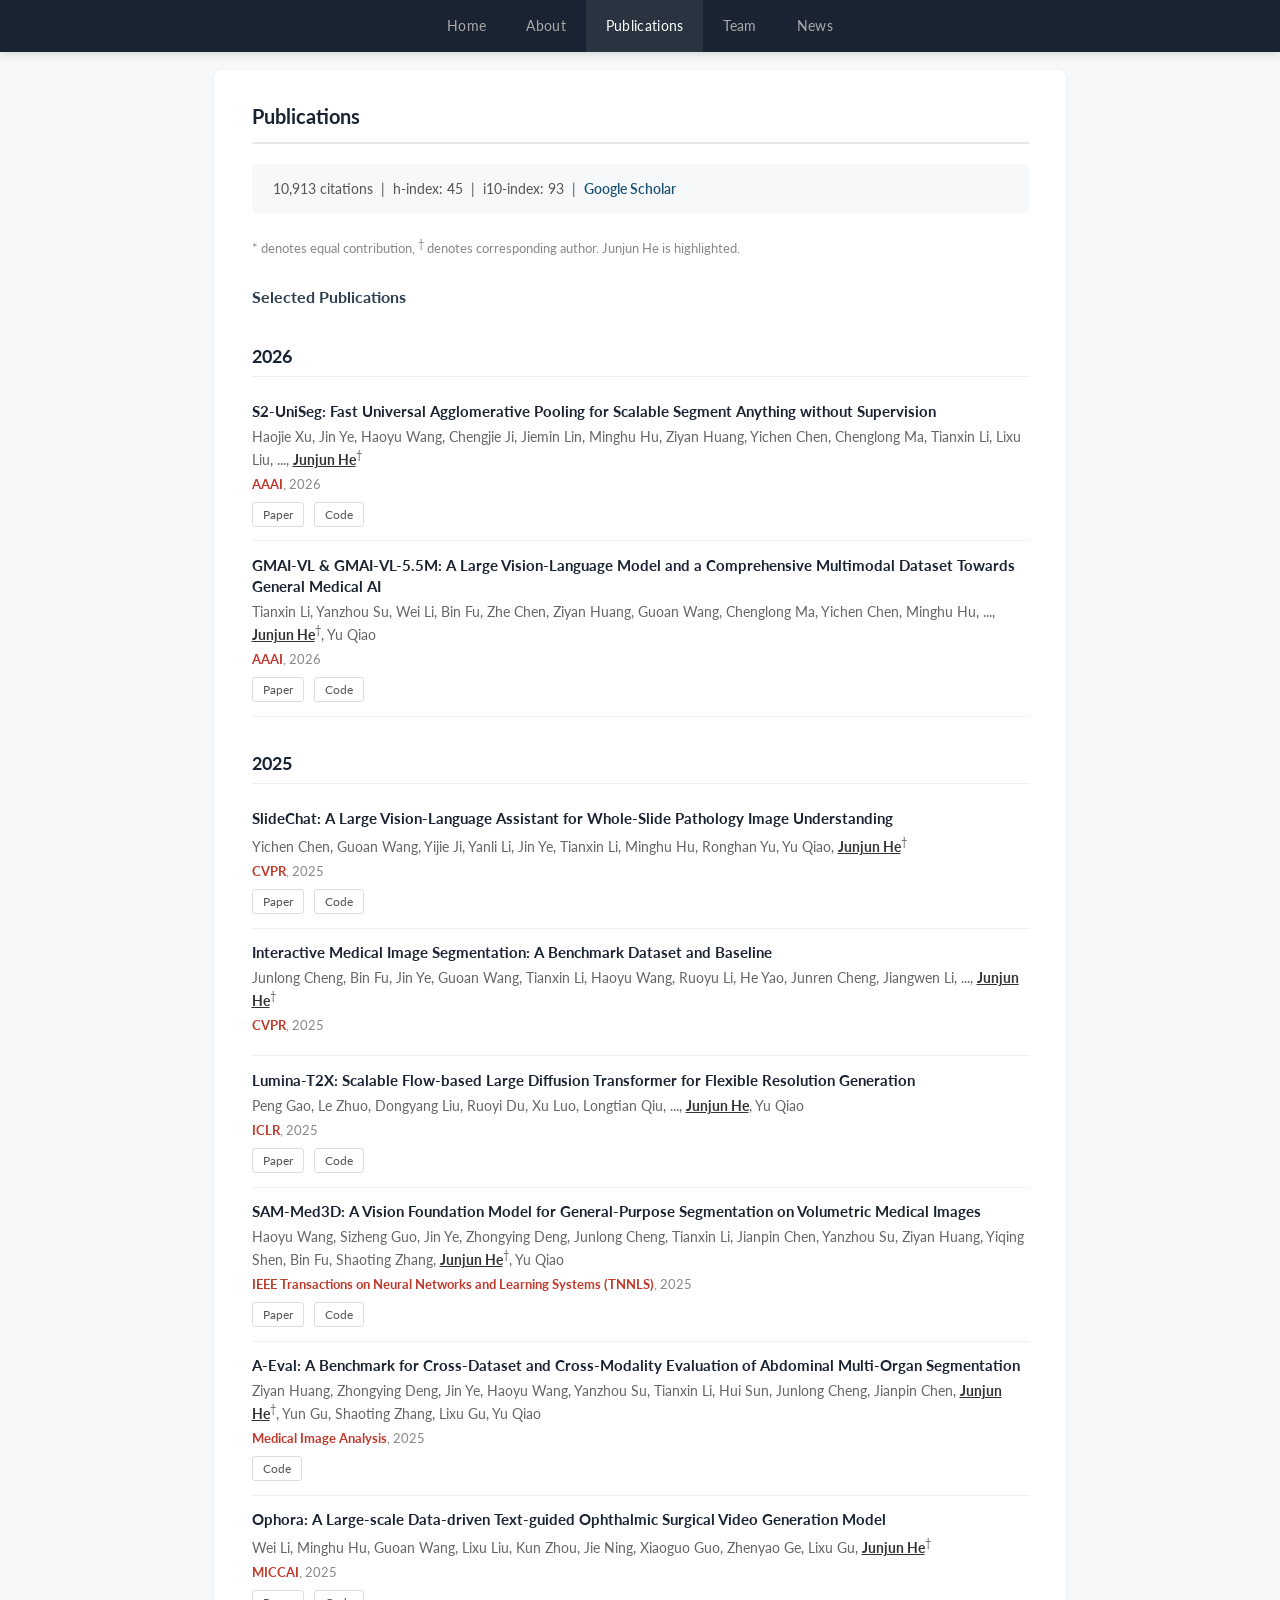
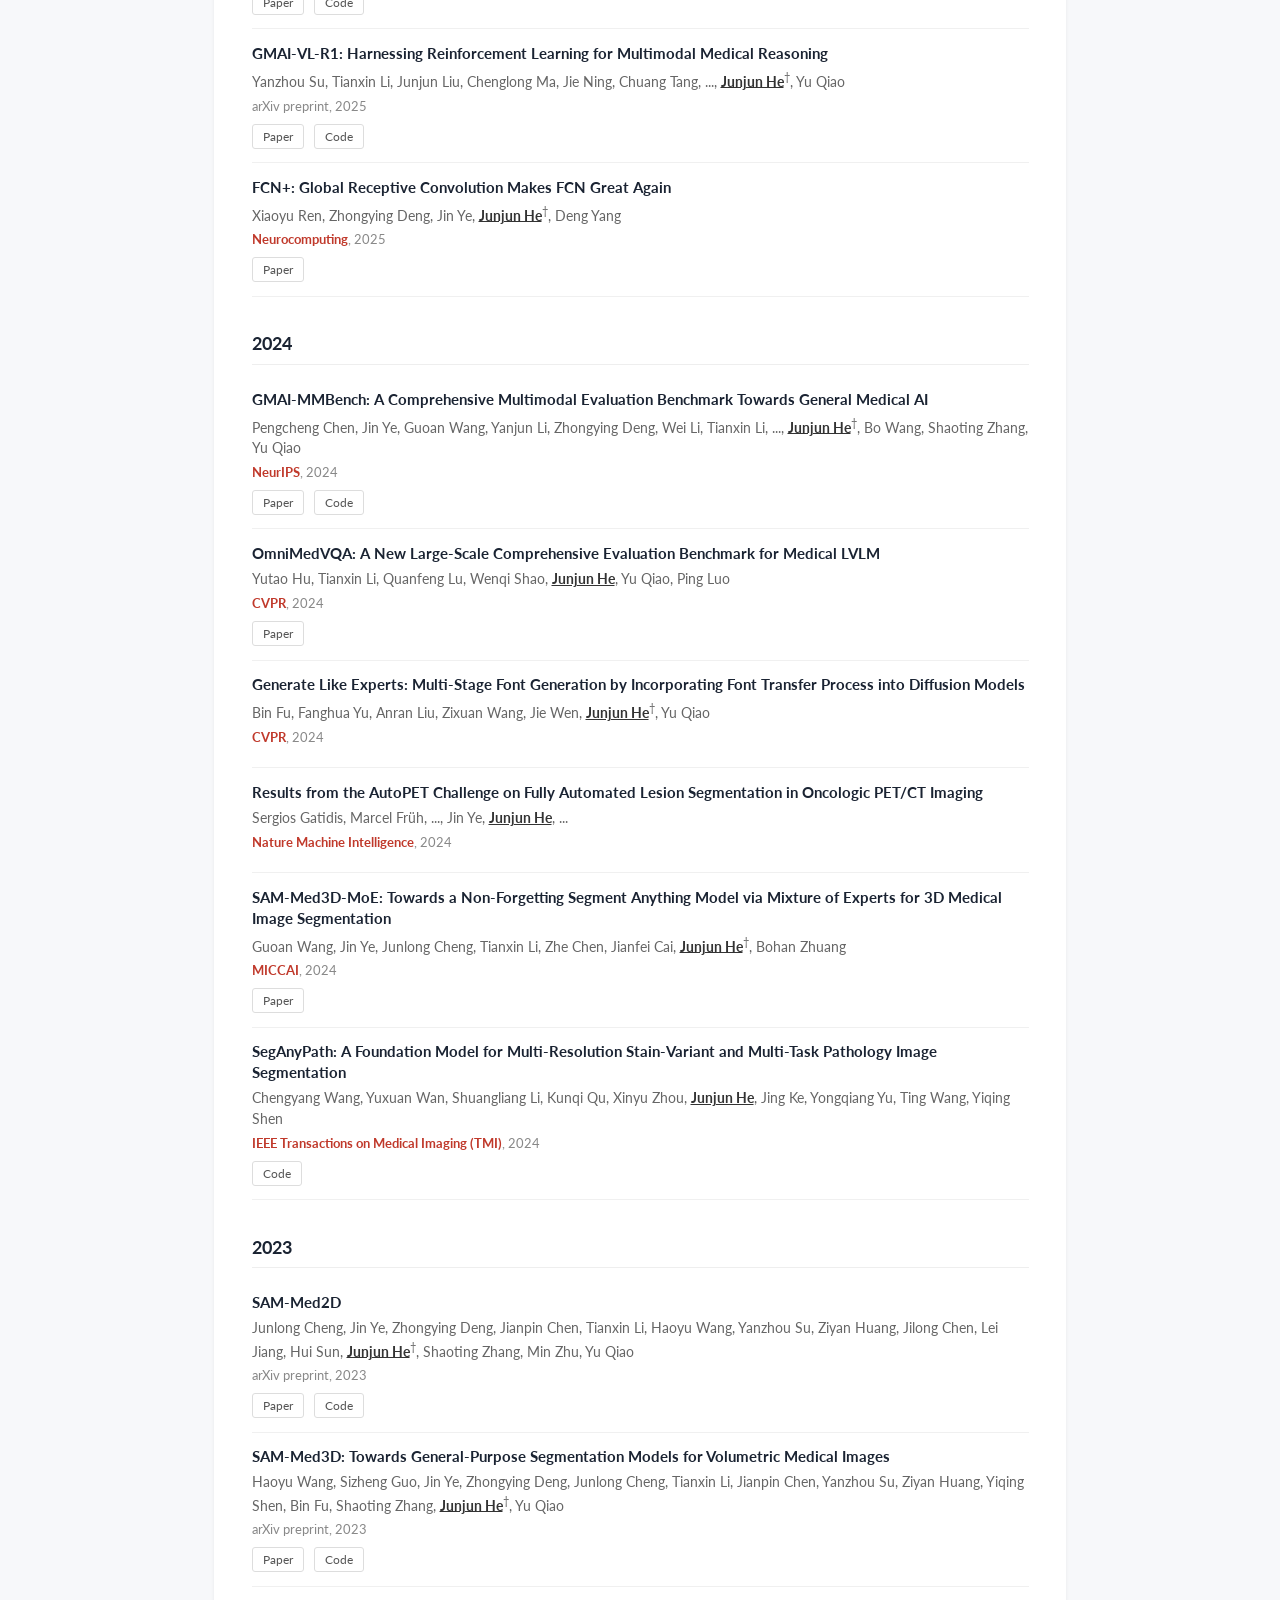
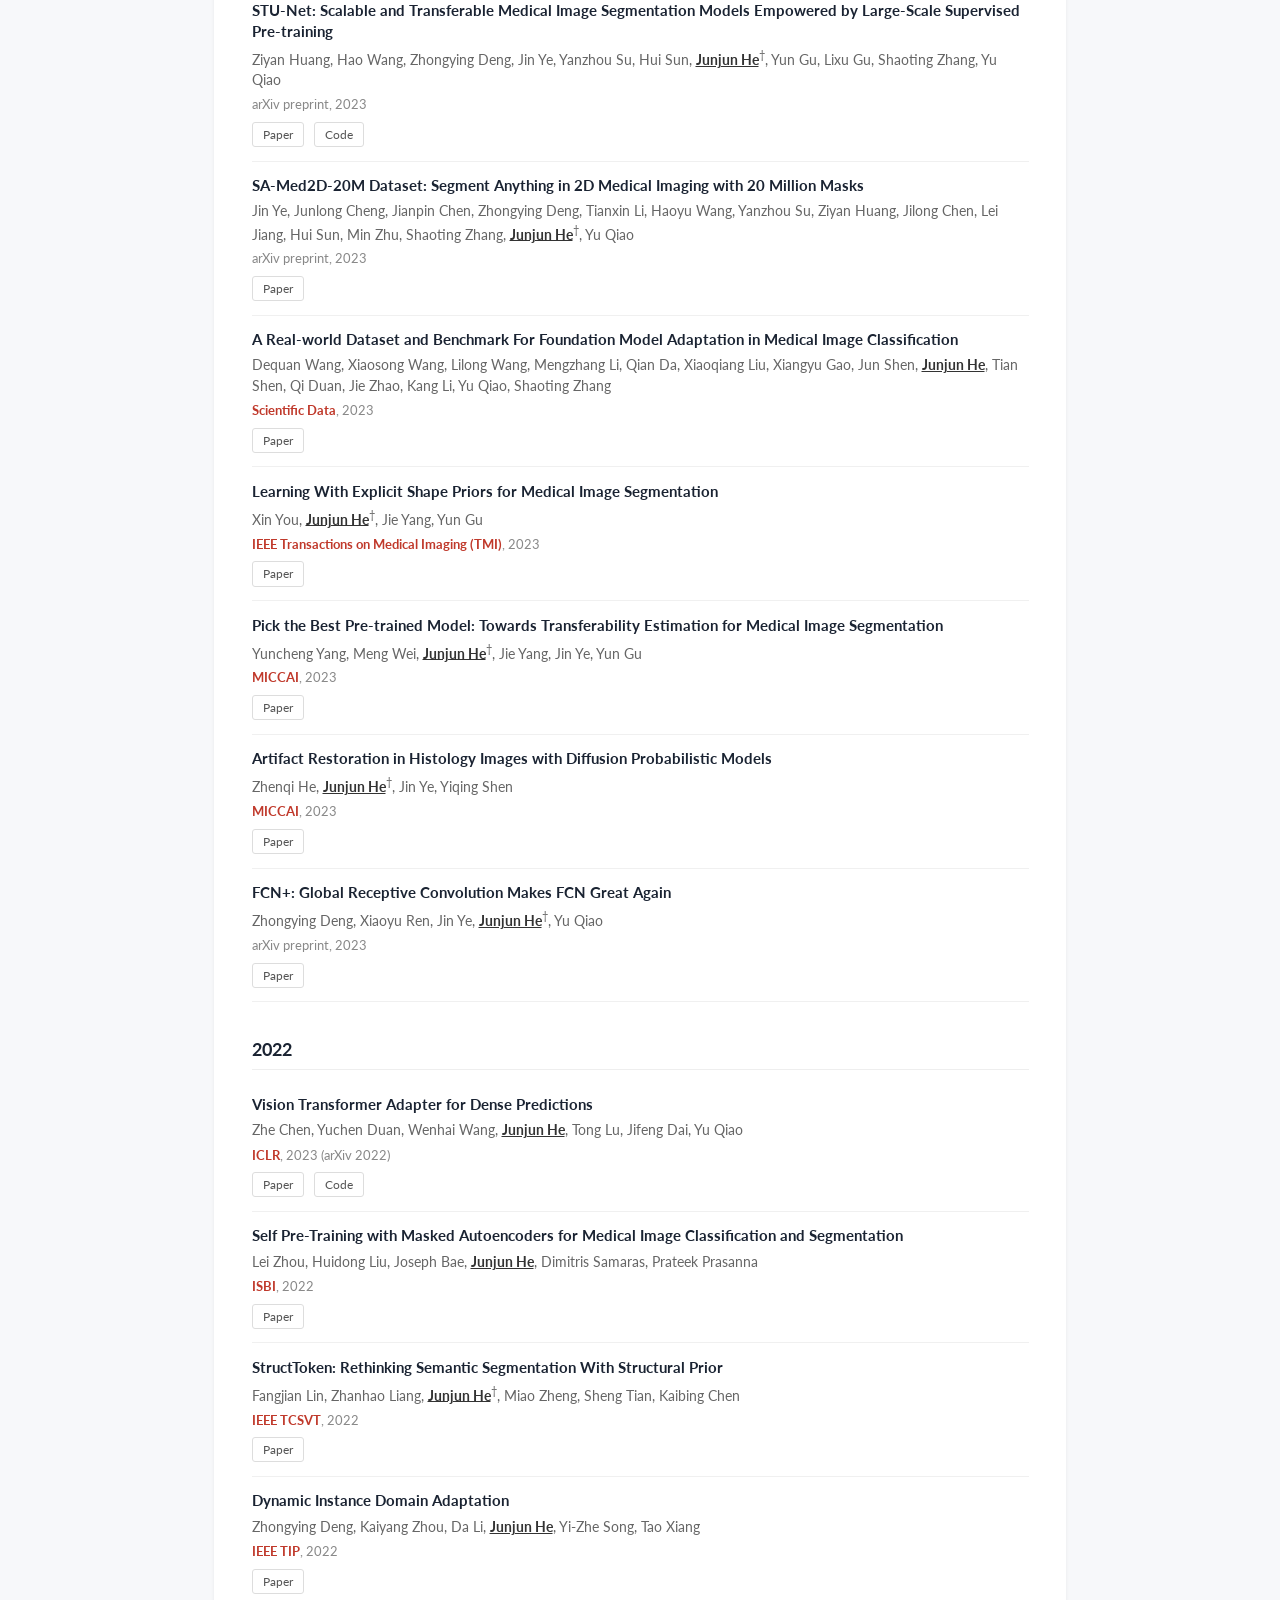
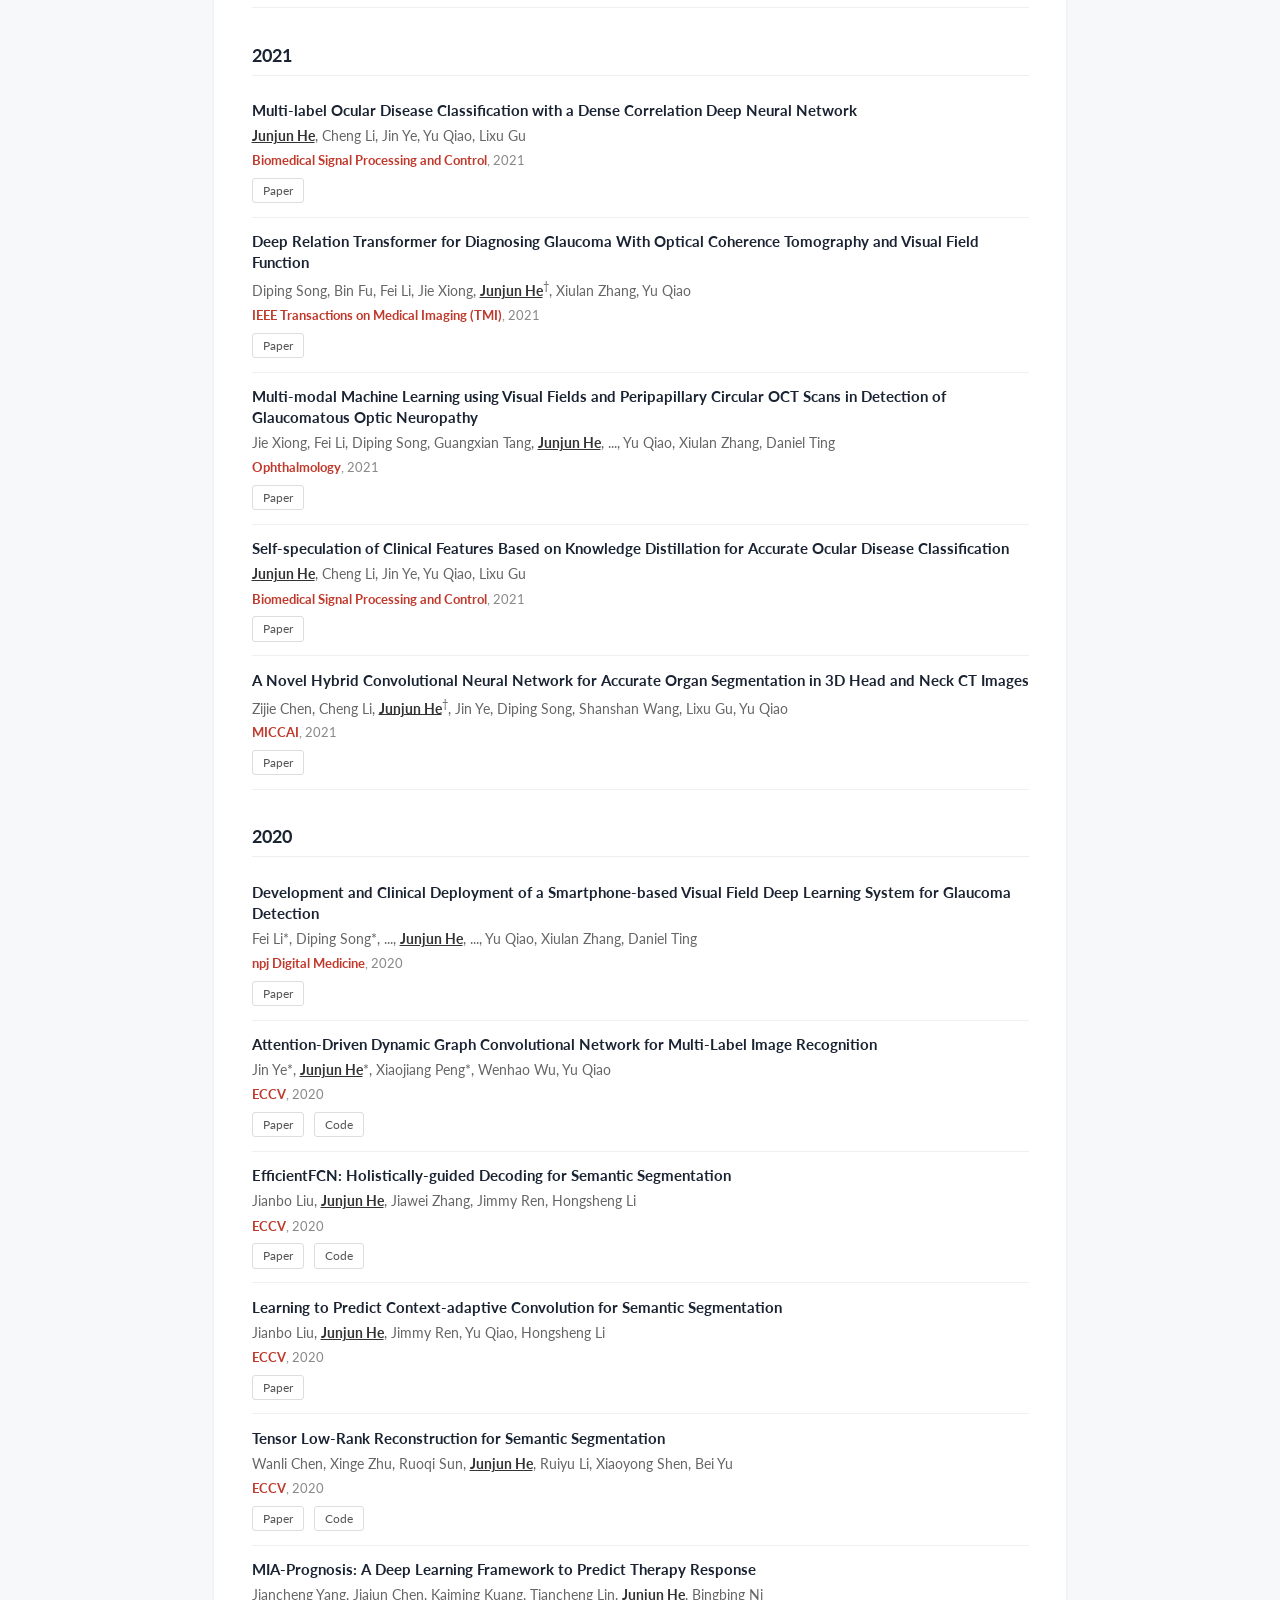
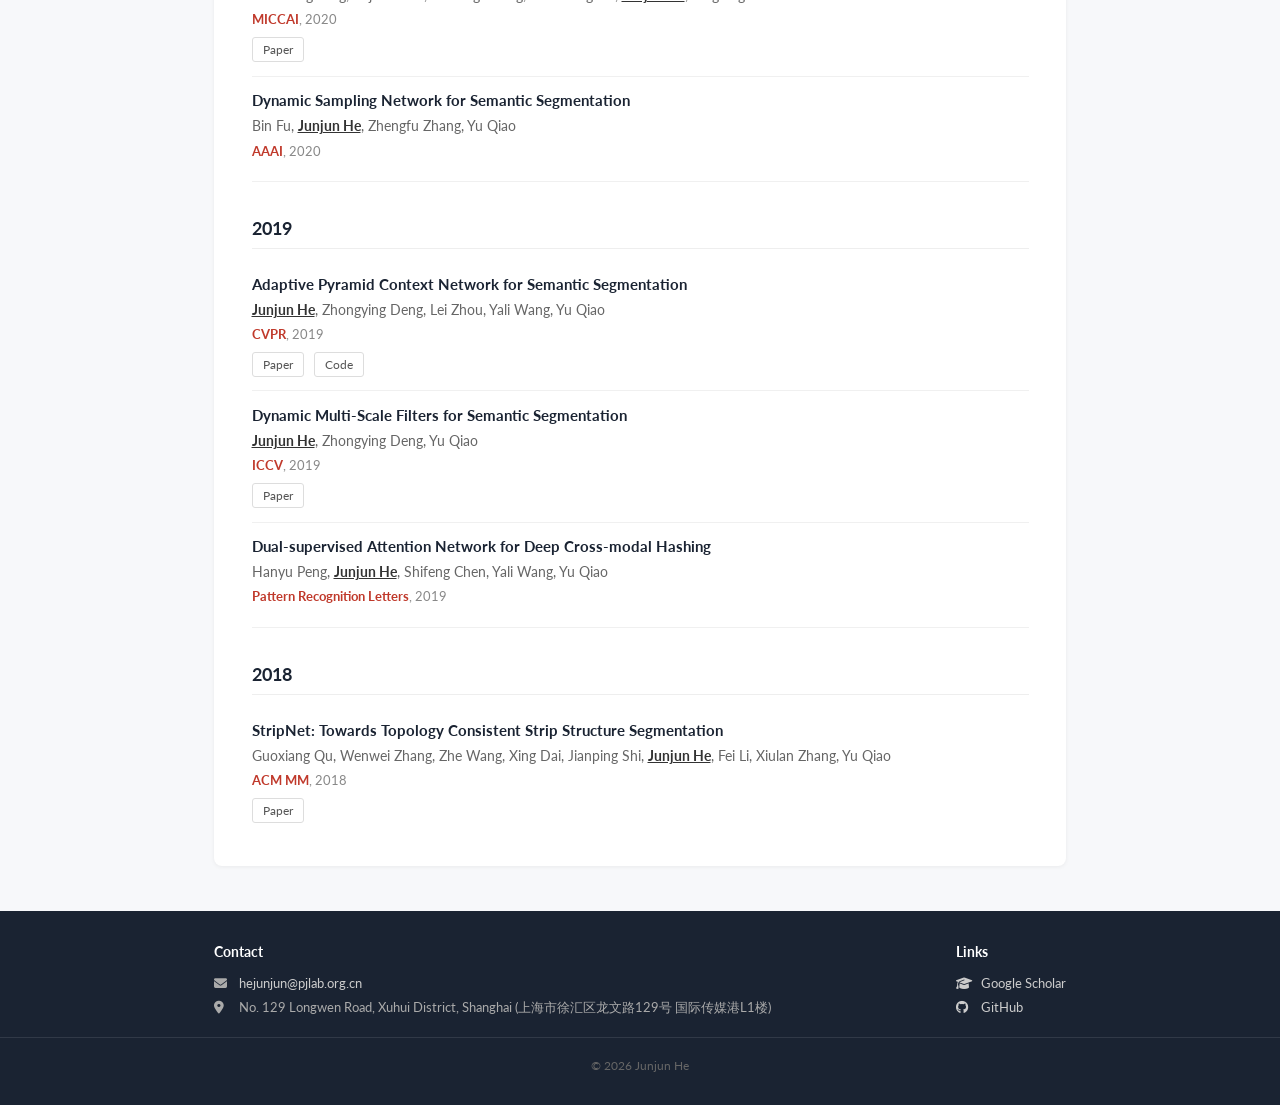
==== publications.html @ 6ff938e6 "chore: update Google Scholar citation stats" ====
<!DOCTYPE html>
<html lang="en">
<head>
  <meta charset="UTF-8" />
  <meta name="viewport" content="width=device-width, initial-scale=1.0" />
  <title>Publications - Junjun He</title>
  <link href="https://fonts.googleapis.com/css2?family=Lato:wght@300;400;700&display=swap" rel="stylesheet" />
  <link rel="stylesheet" href="https://cdnjs.cloudflare.com/ajax/libs/font-awesome/6.4.0/css/all.min.css" />
  <link rel="stylesheet" href="style.css" />
</head>
<body>

  <nav class="navbar">
    <div class="navbar-inner">
      <ul class="nav-links">
        <li><a href="index.html">Home</a></li>
        <li><a href="about.html">About</a></li>
        <li><a href="publications.html" class="active">Publications</a></li>
        <li><a href="team.html">Team</a></li>
        <li><a href="news.html">News</a></li>
      </ul>
    </div>
  </nav>

  <div class="container page-body">
    <div class="card">
      <h2>Publications</h2>

      <div class="pub-stats">
        10,913 citations &nbsp;|&nbsp;
        h-index: 45 &nbsp;|&nbsp;
        i10-index: 93
        &nbsp;|&nbsp; <a href="https://scholar.google.com/citations?user=Z4LgebkAAAAJ&hl=zh-CN">Google Scholar</a>
      </div>

      <p style="font-size:13px; color:#888; margin-bottom:0.5em;">
        * denotes equal contribution, <sup>&dagger;</sup> denotes corresponding author.
        <span class="me" style="font-size:13px;">Junjun He</span> is highlighted.
      </p>

      <!-- ============================================================ -->
      <!--                    SELECTED PUBLICATIONS                     -->
      <!-- ============================================================ -->

      <h3 style="margin-top:1.5em;">Selected Publications</h3>

      <!-- ===== 2026 ===== -->
      <div class="pub-year-divider">2026</div>

      <div class="pub-item-text">
        <div class="pub-title">S2-UniSeg: Fast Universal Agglomerative Pooling for Scalable Segment Anything without Supervision</div>
        <div class="pub-authors">
          Haojie Xu, Jin Ye, Haoyu Wang, Chengjie Ji, Jiemin Lin, Minghu Hu, Ziyan Huang, Yichen Chen, Chenglong Ma, Tianxin Li, Lixu Liu, ..., <span class="me">Junjun He</span><sup>&dagger;</sup>
        </div>
        <div class="pub-venue"><b>AAAI</b>, 2026</div>
        <div class="pub-links">
          <a href="https://arxiv.org/abs/2508.06995">Paper</a>
          <a href="https://github.com/bio-mlhui/S2-UniSeg">Code</a>
        </div>
      </div>

      <div class="pub-item-text">
        <div class="pub-title">GMAI-VL &amp; GMAI-VL-5.5M: A Large Vision-Language Model and a Comprehensive Multimodal Dataset Towards General Medical AI</div>
        <div class="pub-authors">
          Tianxin Li, Yanzhou Su, Wei Li, Bin Fu, Zhe Chen, Ziyan Huang, Guoan Wang, Chenglong Ma, Yichen Chen, Minghu Hu, ..., <span class="me">Junjun He</span><sup>&dagger;</sup>, Yu Qiao
        </div>
        <div class="pub-venue"><b>AAAI</b>, 2026</div>
        <div class="pub-links">
          <a href="https://arxiv.org/abs/2411.14522">Paper</a>
          <a href="https://github.com/uni-medical/GMAI-VL">Code</a>
        </div>
      </div>

      <!-- ===== 2025 ===== -->
      <div class="pub-year-divider">2025</div>

      <div class="pub-item-text">
        <div class="pub-title">SlideChat: A Large Vision-Language Assistant for Whole-Slide Pathology Image Understanding</div>
        <div class="pub-authors">
          Yichen Chen, Guoan Wang, Yijie Ji, Yanli Li, Jin Ye, Tianxin Li, Minghu Hu, Ronghan Yu, Yu Qiao, <span class="me">Junjun He</span><sup>&dagger;</sup>
        </div>
        <div class="pub-venue"><b>CVPR</b>, 2025</div>
        <div class="pub-links">
          <a href="https://arxiv.org/abs/2410.11761">Paper</a>
          <a href="https://github.com/uni-medical/SlideChat">Code</a>
        </div>
      </div>

      <div class="pub-item-text">
        <div class="pub-title">Interactive Medical Image Segmentation: A Benchmark Dataset and Baseline</div>
        <div class="pub-authors">
          Junlong Cheng, Bin Fu, Jin Ye, Guoan Wang, Tianxin Li, Haoyu Wang, Ruoyu Li, He Yao, Junren Cheng, Jiangwen Li, ..., <span class="me">Junjun He</span><sup>&dagger;</sup>
        </div>
        <div class="pub-venue"><b>CVPR</b>, 2025</div>
      </div>

      <div class="pub-item-text">
        <div class="pub-title">Lumina-T2X: Scalable Flow-based Large Diffusion Transformer for Flexible Resolution Generation</div>
        <div class="pub-authors">
          Peng Gao, Le Zhuo, Dongyang Liu, Ruoyi Du, Xu Luo, Longtian Qiu, ..., <span class="me">Junjun He</span>, Yu Qiao
        </div>
        <div class="pub-venue"><b>ICLR</b>, 2025</div>
        <div class="pub-links">
          <a href="https://arxiv.org/abs/2405.05945">Paper</a>
          <a href="https://github.com/Alpha-VLLM/Lumina-T2X">Code</a>
        </div>
      </div>

      <div class="pub-item-text">
        <div class="pub-title">SAM-Med3D: A Vision Foundation Model for General-Purpose Segmentation on Volumetric Medical Images</div>
        <div class="pub-authors">
          Haoyu Wang, Sizheng Guo, Jin Ye, Zhongying Deng, Junlong Cheng, Tianxin Li, Jianpin Chen, Yanzhou Su, Ziyan Huang, Yiqing Shen, Bin Fu, Shaoting Zhang, <span class="me">Junjun He</span><sup>&dagger;</sup>, Yu Qiao
        </div>
        <div class="pub-venue"><b>IEEE Transactions on Neural Networks and Learning Systems (TNNLS)</b>, 2025</div>
        <div class="pub-links">
          <a href="https://arxiv.org/abs/2310.15161">Paper</a>
          <a href="https://github.com/uni-medical/SAM-Med3D">Code</a>
        </div>
      </div>

      <div class="pub-item-text">
        <div class="pub-title">A-Eval: A Benchmark for Cross-Dataset and Cross-Modality Evaluation of Abdominal Multi-Organ Segmentation</div>
        <div class="pub-authors">
          Ziyan Huang, Zhongying Deng, Jin Ye, Haoyu Wang, Yanzhou Su, Tianxin Li, Hui Sun, Junlong Cheng, Jianpin Chen, <span class="me">Junjun He</span><sup>&dagger;</sup>, Yun Gu, Shaoting Zhang, Lixu Gu, Yu Qiao
        </div>
        <div class="pub-venue"><b>Medical Image Analysis</b>, 2025</div>
        <div class="pub-links">
          <a href="https://github.com/uni-medical/A-Eval">Code</a>
        </div>
      </div>

      <div class="pub-item-text">
        <div class="pub-title">Ophora: A Large-scale Data-driven Text-guided Ophthalmic Surgical Video Generation Model</div>
        <div class="pub-authors">
          Wei Li, Minghu Hu, Guoan Wang, Lixu Liu, Kun Zhou, Jie Ning, Xiaoguo Guo, Zhenyao Ge, Lixu Gu, <span class="me">Junjun He</span><sup>&dagger;</sup>
        </div>
        <div class="pub-venue"><b>MICCAI</b>, 2025</div>
        <div class="pub-links">
          <a href="https://arxiv.org/abs/2505.07449">Paper</a>
          <a href="https://github.com/uni-medical/Ophora">Code</a>
        </div>
      </div>

      <div class="pub-item-text">
        <div class="pub-title">GMAI-VL-R1: Harnessing Reinforcement Learning for Multimodal Medical Reasoning</div>
        <div class="pub-authors">
          Yanzhou Su, Tianxin Li, Junjun Liu, Chenglong Ma, Jie Ning, Chuang Tang, ..., <span class="me">Junjun He</span><sup>&dagger;</sup>, Yu Qiao
        </div>
        <div class="pub-venue">arXiv preprint, 2025</div>
        <div class="pub-links">
          <a href="https://arxiv.org/abs/2504.01886">Paper</a>
          <a href="https://github.com/uni-medical/GMAI-VL-R1">Code</a>
        </div>
      </div>

      <div class="pub-item-text">
        <div class="pub-title">FCN+: Global Receptive Convolution Makes FCN Great Again</div>
        <div class="pub-authors">
          Xiaoyu Ren, Zhongying Deng, Jin Ye, <span class="me">Junjun He</span><sup>&dagger;</sup>, Deng Yang
        </div>
        <div class="pub-venue"><b>Neurocomputing</b>, 2025</div>
        <div class="pub-links">
          <a href="https://arxiv.org/abs/2303.04589">Paper</a>
        </div>
      </div>

      <!-- ===== 2024 ===== -->
      <div class="pub-year-divider">2024</div>

      <div class="pub-item-text">
        <div class="pub-title">GMAI-MMBench: A Comprehensive Multimodal Evaluation Benchmark Towards General Medical AI</div>
        <div class="pub-authors">
          Pengcheng Chen, Jin Ye, Guoan Wang, Yanjun Li, Zhongying Deng, Wei Li, Tianxin Li, ..., <span class="me">Junjun He</span><sup>&dagger;</sup>, Bo Wang, Shaoting Zhang, Yu Qiao
        </div>
        <div class="pub-venue"><b>NeurIPS</b>, 2024</div>
        <div class="pub-links">
          <a href="https://arxiv.org/abs/2408.03361">Paper</a>
          <a href="https://github.com/uni-medical/GMAI-MMBench">Code</a>
        </div>
      </div>

      <div class="pub-item-text">
        <div class="pub-title">OmniMedVQA: A New Large-Scale Comprehensive Evaluation Benchmark for Medical LVLM</div>
        <div class="pub-authors">
          Yutao Hu, Tianxin Li, Quanfeng Lu, Wenqi Shao, <span class="me">Junjun He</span>, Yu Qiao, Ping Luo
        </div>
        <div class="pub-venue"><b>CVPR</b>, 2024</div>
        <div class="pub-links">
          <a href="https://arxiv.org/abs/2402.09181">Paper</a>
        </div>
      </div>

      <div class="pub-item-text">
        <div class="pub-title">Generate Like Experts: Multi-Stage Font Generation by Incorporating Font Transfer Process into Diffusion Models</div>
        <div class="pub-authors">
          Bin Fu, Fanghua Yu, Anran Liu, Zixuan Wang, Jie Wen, <span class="me">Junjun He</span><sup>&dagger;</sup>, Yu Qiao
        </div>
        <div class="pub-venue"><b>CVPR</b>, 2024</div>
      </div>

      <div class="pub-item-text">
        <div class="pub-title">Results from the AutoPET Challenge on Fully Automated Lesion Segmentation in Oncologic PET/CT Imaging</div>
        <div class="pub-authors">
          Sergios Gatidis, Marcel Früh, ..., Jin Ye, <span class="me">Junjun He</span>, ...
        </div>
        <div class="pub-venue"><b>Nature Machine Intelligence</b>, 2024</div>
      </div>

      <div class="pub-item-text">
        <div class="pub-title">SAM-Med3D-MoE: Towards a Non-Forgetting Segment Anything Model via Mixture of Experts for 3D Medical Image Segmentation</div>
        <div class="pub-authors">
          Guoan Wang, Jin Ye, Junlong Cheng, Tianxin Li, Zhe Chen, Jianfei Cai, <span class="me">Junjun He</span><sup>&dagger;</sup>, Bohan Zhuang
        </div>
        <div class="pub-venue"><b>MICCAI</b>, 2024</div>
        <div class="pub-links">
          <a href="https://arxiv.org/abs/2407.04938">Paper</a>
        </div>
      </div>

      <div class="pub-item-text">
        <div class="pub-title">SegAnyPath: A Foundation Model for Multi-Resolution Stain-Variant and Multi-Task Pathology Image Segmentation</div>
        <div class="pub-authors">
          Chengyang Wang, Yuxuan Wan, Shuangliang Li, Kunqi Qu, Xinyu Zhou, <span class="me">Junjun He</span>, Jing Ke, Yongqiang Yu, Ting Wang, Yiqing Shen
        </div>
        <div class="pub-venue"><b>IEEE Transactions on Medical Imaging (TMI)</b>, 2024</div>
        <div class="pub-links">
          <a href="https://github.com/wagnchogn/SegAnyPath">Code</a>
        </div>
      </div>

      <!-- ===== 2023 ===== -->
      <div class="pub-year-divider">2023</div>

      <div class="pub-item-text">
        <div class="pub-title">SAM-Med2D</div>
        <div class="pub-authors">
          Junlong Cheng, Jin Ye, Zhongying Deng, Jianpin Chen, Tianxin Li, Haoyu Wang, Yanzhou Su, Ziyan Huang, Jilong Chen, Lei Jiang, Hui Sun, <span class="me">Junjun He</span><sup>&dagger;</sup>, Shaoting Zhang, Min Zhu, Yu Qiao
        </div>
        <div class="pub-venue">arXiv preprint, 2023</div>
        <div class="pub-links">
          <a href="https://arxiv.org/abs/2308.16184">Paper</a>
          <a href="https://github.com/OpenGVLab/SAM-Med2D">Code</a>
        </div>
      </div>

      <div class="pub-item-text">
        <div class="pub-title">SAM-Med3D: Towards General-Purpose Segmentation Models for Volumetric Medical Images</div>
        <div class="pub-authors">
          Haoyu Wang, Sizheng Guo, Jin Ye, Zhongying Deng, Junlong Cheng, Tianxin Li, Jianpin Chen, Yanzhou Su, Ziyan Huang, Yiqing Shen, Bin Fu, Shaoting Zhang, <span class="me">Junjun He</span><sup>&dagger;</sup>, Yu Qiao
        </div>
        <div class="pub-venue">arXiv preprint, 2023</div>
        <div class="pub-links">
          <a href="https://arxiv.org/abs/2310.15161">Paper</a>
          <a href="https://github.com/uni-medical/SAM-Med3D">Code</a>
        </div>
      </div>

      <div class="pub-item-text">
        <div class="pub-title">STU-Net: Scalable and Transferable Medical Image Segmentation Models Empowered by Large-Scale Supervised Pre-training</div>
        <div class="pub-authors">
          Ziyan Huang, Hao Wang, Zhongying Deng, Jin Ye, Yanzhou Su, Hui Sun, <span class="me">Junjun He</span><sup>&dagger;</sup>, Yun Gu, Lixu Gu, Shaoting Zhang, Yu Qiao
        </div>
        <div class="pub-venue">arXiv preprint, 2023</div>
        <div class="pub-links">
          <a href="https://arxiv.org/abs/2304.06716">Paper</a>
          <a href="https://github.com/OpenGVLab/STU-Net">Code</a>
        </div>
      </div>

      <div class="pub-item-text">
        <div class="pub-title">SA-Med2D-20M Dataset: Segment Anything in 2D Medical Imaging with 20 Million Masks</div>
        <div class="pub-authors">
          Jin Ye, Junlong Cheng, Jianpin Chen, Zhongying Deng, Tianxin Li, Haoyu Wang, Yanzhou Su, Ziyan Huang, Jilong Chen, Lei Jiang, Hui Sun, Min Zhu, Shaoting Zhang, <span class="me">Junjun He</span><sup>&dagger;</sup>, Yu Qiao
        </div>
        <div class="pub-venue">arXiv preprint, 2023</div>
        <div class="pub-links">
          <a href="https://arxiv.org/abs/2311.11969">Paper</a>
        </div>
      </div>

      <div class="pub-item-text">
        <div class="pub-title">A Real-world Dataset and Benchmark For Foundation Model Adaptation in Medical Image Classification</div>
        <div class="pub-authors">
          Dequan Wang, Xiaosong Wang, Lilong Wang, Mengzhang Li, Qian Da, Xiaoqiang Liu, Xiangyu Gao, Jun Shen, <span class="me">Junjun He</span>, Tian Shen, Qi Duan, Jie Zhao, Kang Li, Yu Qiao, Shaoting Zhang
        </div>
        <div class="pub-venue"><b>Scientific Data</b>, 2023</div>
        <div class="pub-links">
          <a href="https://www.nature.com/articles/s41597-023-02460-0">Paper</a>
        </div>
      </div>

      <div class="pub-item-text">
        <div class="pub-title">Learning With Explicit Shape Priors for Medical Image Segmentation</div>
        <div class="pub-authors">
          Xin You, <span class="me">Junjun He</span><sup>&dagger;</sup>, Jie Yang, Yun Gu
        </div>
        <div class="pub-venue"><b>IEEE Transactions on Medical Imaging (TMI)</b>, 2023</div>
        <div class="pub-links">
          <a href="https://ieeexplore.ieee.org/document/10197276">Paper</a>
        </div>
      </div>

      <div class="pub-item-text">
        <div class="pub-title">Pick the Best Pre-trained Model: Towards Transferability Estimation for Medical Image Segmentation</div>
        <div class="pub-authors">
          Yuncheng Yang, Meng Wei, <span class="me">Junjun He</span><sup>&dagger;</sup>, Jie Yang, Jin Ye, Yun Gu
        </div>
        <div class="pub-venue"><b>MICCAI</b>, 2023</div>
        <div class="pub-links">
          <a href="https://arxiv.org/abs/2307.11958">Paper</a>
        </div>
      </div>

      <div class="pub-item-text">
        <div class="pub-title">Artifact Restoration in Histology Images with Diffusion Probabilistic Models</div>
        <div class="pub-authors">
          Zhenqi He, <span class="me">Junjun He</span><sup>&dagger;</sup>, Jin Ye, Yiqing Shen
        </div>
        <div class="pub-venue"><b>MICCAI</b>, 2023</div>
        <div class="pub-links">
          <a href="https://arxiv.org/abs/2307.14262">Paper</a>
        </div>
      </div>

      <div class="pub-item-text">
        <div class="pub-title">FCN+: Global Receptive Convolution Makes FCN Great Again</div>
        <div class="pub-authors">
          Zhongying Deng, Xiaoyu Ren, Jin Ye, <span class="me">Junjun He</span><sup>&dagger;</sup>, Yu Qiao
        </div>
        <div class="pub-venue">arXiv preprint, 2023</div>
        <div class="pub-links">
          <a href="https://arxiv.org/abs/2307.12084">Paper</a>
        </div>
      </div>

      <!-- ===== 2022 ===== -->
      <div class="pub-year-divider">2022</div>

      <div class="pub-item-text">
        <div class="pub-title">Vision Transformer Adapter for Dense Predictions</div>
        <div class="pub-authors">
          Zhe Chen, Yuchen Duan, Wenhai Wang, <span class="me">Junjun He</span>, Tong Lu, Jifeng Dai, Yu Qiao
        </div>
        <div class="pub-venue"><b>ICLR</b>, 2023 (arXiv 2022)</div>
        <div class="pub-links">
          <a href="https://arxiv.org/abs/2205.08534">Paper</a>
          <a href="https://github.com/czczup/ViT-Adapter">Code</a>
        </div>
      </div>

      <div class="pub-item-text">
        <div class="pub-title">Self Pre-Training with Masked Autoencoders for Medical Image Classification and Segmentation</div>
        <div class="pub-authors">
          Lei Zhou, Huidong Liu, Joseph Bae, <span class="me">Junjun He</span>, Dimitris Samaras, Prateek Prasanna
        </div>
        <div class="pub-venue"><b>ISBI</b>, 2022</div>
        <div class="pub-links">
          <a href="https://arxiv.org/abs/2203.05573">Paper</a>
        </div>
      </div>

      <div class="pub-item-text">
        <div class="pub-title">StructToken: Rethinking Semantic Segmentation With Structural Prior</div>
        <div class="pub-authors">
          Fangjian Lin, Zhanhao Liang, <span class="me">Junjun He</span><sup>&dagger;</sup>, Miao Zheng, Sheng Tian, Kaibing Chen
        </div>
        <div class="pub-venue"><b>IEEE TCSVT</b>, 2022</div>
        <div class="pub-links">
          <a href="https://ieeexplore.ieee.org/document/9881701">Paper</a>
        </div>
      </div>

      <div class="pub-item-text">
        <div class="pub-title">Dynamic Instance Domain Adaptation</div>
        <div class="pub-authors">
          Zhongying Deng, Kaiyang Zhou, Da Li, <span class="me">Junjun He</span>, Yi-Zhe Song, Tao Xiang
        </div>
        <div class="pub-venue"><b>IEEE TIP</b>, 2022</div>
        <div class="pub-links">
          <a href="https://ieeexplore.ieee.org/document/9868084">Paper</a>
        </div>
      </div>

      <!-- ===== 2021 ===== -->
      <div class="pub-year-divider">2021</div>

      <div class="pub-item-text">
        <div class="pub-title">Multi-label Ocular Disease Classification with a Dense Correlation Deep Neural Network</div>
        <div class="pub-authors">
          <span class="me">Junjun He</span>, Cheng Li, Jin Ye, Yu Qiao, Lixu Gu
        </div>
        <div class="pub-venue"><b>Biomedical Signal Processing and Control</b>, 2021</div>
        <div class="pub-links">
          <a href="https://www.sciencedirect.com/science/article/pii/S1746809421000367">Paper</a>
        </div>
      </div>

      <div class="pub-item-text">
        <div class="pub-title">Deep Relation Transformer for Diagnosing Glaucoma With Optical Coherence Tomography and Visual Field Function</div>
        <div class="pub-authors">
          Diping Song, Bin Fu, Fei Li, Jie Xiong, <span class="me">Junjun He</span><sup>&dagger;</sup>, Xiulan Zhang, Yu Qiao
        </div>
        <div class="pub-venue"><b>IEEE Transactions on Medical Imaging (TMI)</b>, 2021</div>
        <div class="pub-links">
          <a href="https://ieeexplore.ieee.org/document/9585498">Paper</a>
        </div>
      </div>

      <div class="pub-item-text">
        <div class="pub-title">Multi-modal Machine Learning using Visual Fields and Peripapillary Circular OCT Scans in Detection of Glaucomatous Optic Neuropathy</div>
        <div class="pub-authors">
          Jie Xiong, Fei Li, Diping Song, Guangxian Tang, <span class="me">Junjun He</span>, ..., Yu Qiao, Xiulan Zhang, Daniel Ting
        </div>
        <div class="pub-venue"><b>Ophthalmology</b>, 2021</div>
        <div class="pub-links">
          <a href="https://pubmed.ncbi.nlm.nih.gov/34562542/">Paper</a>
        </div>
      </div>

      <div class="pub-item-text">
        <div class="pub-title">Self-speculation of Clinical Features Based on Knowledge Distillation for Accurate Ocular Disease Classification</div>
        <div class="pub-authors">
          <span class="me">Junjun He</span>, Cheng Li, Jin Ye, Yu Qiao, Lixu Gu
        </div>
        <div class="pub-venue"><b>Biomedical Signal Processing and Control</b>, 2021</div>
        <div class="pub-links">
          <a href="https://www.sciencedirect.com/science/article/pii/S1746809421003104">Paper</a>
        </div>
      </div>

      <div class="pub-item-text">
        <div class="pub-title">A Novel Hybrid Convolutional Neural Network for Accurate Organ Segmentation in 3D Head and Neck CT Images</div>
        <div class="pub-authors">
          Zijie Chen, Cheng Li, <span class="me">Junjun He</span><sup>&dagger;</sup>, Jin Ye, Diping Song, Shanshan Wang, Lixu Gu, Yu Qiao
        </div>
        <div class="pub-venue"><b>MICCAI</b>, 2021</div>
        <div class="pub-links">
          <a href="https://link.springer.com/chapter/10.1007/978-3-030-87193-2_52">Paper</a>
        </div>
      </div>

      <!-- ===== 2020 ===== -->
      <div class="pub-year-divider">2020</div>

      <div class="pub-item-text">
        <div class="pub-title">Development and Clinical Deployment of a Smartphone-based Visual Field Deep Learning System for Glaucoma Detection</div>
        <div class="pub-authors">
          Fei Li*, Diping Song*, ..., <span class="me">Junjun He</span>, ..., Yu Qiao, Xiulan Zhang, Daniel Ting
        </div>
        <div class="pub-venue"><b>npj Digital Medicine</b>, 2020</div>
        <div class="pub-links">
          <a href="https://www.nature.com/articles/s41746-020-0229-y">Paper</a>
        </div>
      </div>

      <div class="pub-item-text">
        <div class="pub-title">Attention-Driven Dynamic Graph Convolutional Network for Multi-Label Image Recognition</div>
        <div class="pub-authors">
          Jin Ye*, <span class="me">Junjun He</span>*, Xiaojiang Peng*, Wenhao Wu, Yu Qiao
        </div>
        <div class="pub-venue"><b>ECCV</b>, 2020</div>
        <div class="pub-links">
          <a href="https://arxiv.org/abs/2012.02994">Paper</a>
          <a href="https://github.com/Yejin0111/ADD-GCN">Code</a>
        </div>
      </div>

      <div class="pub-item-text">
        <div class="pub-title">EfficientFCN: Holistically-guided Decoding for Semantic Segmentation</div>
        <div class="pub-authors">
          Jianbo Liu, <span class="me">Junjun He</span>, Jiawei Zhang, Jimmy Ren, Hongsheng Li
        </div>
        <div class="pub-venue"><b>ECCV</b>, 2020</div>
        <div class="pub-links">
          <a href="http://www.ecva.net/papers/eccv_2020/papers_ECCV/papers/123710001.pdf">Paper</a>
          <a href="https://github.com/jianbo909/efficientFCN">Code</a>
        </div>
      </div>

      <div class="pub-item-text">
        <div class="pub-title">Learning to Predict Context-adaptive Convolution for Semantic Segmentation</div>
        <div class="pub-authors">
          Jianbo Liu, <span class="me">Junjun He</span>, Jimmy Ren, Yu Qiao, Hongsheng Li
        </div>
        <div class="pub-venue"><b>ECCV</b>, 2020</div>
        <div class="pub-links">
          <a href="https://arxiv.org/abs/2004.08222">Paper</a>
        </div>
      </div>

      <div class="pub-item-text">
        <div class="pub-title">Tensor Low-Rank Reconstruction for Semantic Segmentation</div>
        <div class="pub-authors">
          Wanli Chen, Xinge Zhu, Ruoqi Sun, <span class="me">Junjun He</span>, Ruiyu Li, Xiaoyong Shen, Bei Yu
        </div>
        <div class="pub-venue"><b>ECCV</b>, 2020</div>
        <div class="pub-links">
          <a href="https://arxiv.org/abs/2008.00490">Paper</a>
          <a href="https://github.com/CWanli/RecoNet">Code</a>
        </div>
      </div>

      <div class="pub-item-text">
        <div class="pub-title">MIA-Prognosis: A Deep Learning Framework to Predict Therapy Response</div>
        <div class="pub-authors">
          Jiancheng Yang, Jiajun Chen, Kaiming Kuang, Tiancheng Lin, <span class="me">Junjun He</span>, Bingbing Ni
        </div>
        <div class="pub-venue"><b>MICCAI</b>, 2020</div>
        <div class="pub-links">
          <a href="https://arxiv.org/abs/2010.04062">Paper</a>
        </div>
      </div>

      <div class="pub-item-text">
        <div class="pub-title">Dynamic Sampling Network for Semantic Segmentation</div>
        <div class="pub-authors">
          Bin Fu, <span class="me">Junjun He</span>, Zhengfu Zhang, Yu Qiao
        </div>
        <div class="pub-venue"><b>AAAI</b>, 2020</div>
      </div>

      <!-- ===== 2019 ===== -->
      <div class="pub-year-divider">2019</div>

      <div class="pub-item-text">
        <div class="pub-title">Adaptive Pyramid Context Network for Semantic Segmentation</div>
        <div class="pub-authors">
          <span class="me">Junjun He</span>, Zhongying Deng, Lei Zhou, Yali Wang, Yu Qiao
        </div>
        <div class="pub-venue"><b>CVPR</b>, 2019</div>
        <div class="pub-links">
          <a href="https://openaccess.thecvf.com/content_CVPR_2019/papers/He_Adaptive_Pyramid_Context_Network_for_Semantic_Segmentation_CVPR_2019_paper.pdf">Paper</a>
          <a href="https://github.com/Junjun2016/APCNet">Code</a>
        </div>
      </div>

      <div class="pub-item-text">
        <div class="pub-title">Dynamic Multi-Scale Filters for Semantic Segmentation</div>
        <div class="pub-authors">
          <span class="me">Junjun He</span>, Zhongying Deng, Yu Qiao
        </div>
        <div class="pub-venue"><b>ICCV</b>, 2019</div>
        <div class="pub-links">
          <a href="https://openaccess.thecvf.com/content_ICCV_2019/papers/He_Dynamic_Multi-Scale_Filters_for_Semantic_Segmentation_ICCV_2019_paper.pdf">Paper</a>
        </div>
      </div>

      <div class="pub-item-text">
        <div class="pub-title">Dual-supervised Attention Network for Deep Cross-modal Hashing</div>
        <div class="pub-authors">
          Hanyu Peng, <span class="me">Junjun He</span>, Shifeng Chen, Yali Wang, Yu Qiao
        </div>
        <div class="pub-venue"><b>Pattern Recognition Letters</b>, 2019</div>
      </div>

      <!-- ===== 2018 ===== -->
      <div class="pub-year-divider">2018</div>

      <div class="pub-item-text">
        <div class="pub-title">StripNet: Towards Topology Consistent Strip Structure Segmentation</div>
        <div class="pub-authors">
          Guoxiang Qu, Wenwei Zhang, Zhe Wang, Xing Dai, Jianping Shi, <span class="me">Junjun He</span>, Fei Li, Xiulan Zhang, Yu Qiao
        </div>
        <div class="pub-venue"><b>ACM MM</b>, 2018</div>
        <div class="pub-links">
          <a href="https://wang-zhe.me/welcome_files/papers/stripnet-topology-consistent_1xz.pdf">Paper</a>
        </div>
      </div>

    </div>
  </div>

  <footer class="footer">
    <div class="footer-inner">
      <div>
        <h4>Contact</h4>
        <p>
          <i class="fas fa-envelope"></i> <a href="mailto:hejunjun@pjlab.org.cn">hejunjun@pjlab.org.cn</a><br/>
          <i class="fas fa-map-marker-alt"></i> No. 129 Longwen Road, Xuhui District, Shanghai (上海市徐汇区龙文路129号 国际传媒港L1楼)
        </p>
      </div>
      <div>
        <h4>Links</h4>
        <p>
          <a href="https://scholar.google.com/citations?user=Z4LgebkAAAAJ&hl=zh-CN"><i class="fas fa-graduation-cap"></i> Google Scholar</a><br/>
          <a href="https://github.com/Junjun2016"><i class="fab fa-github"></i> GitHub</a>
        </p>
      </div>
    </div>
    <div class="footer-bottom">&copy; 2026 Junjun He</div>
  </footer>

</body>
</html>
---- style.css ----
/* ========== Reset & Base ========== */
* {
  margin: 0;
  padding: 0;
  box-sizing: border-box;
}

body {
  font-family: 'Lato', 'Helvetica Neue', Arial, sans-serif;
  font-size: 15px;
  color: #333;
  background-color: #f7f8fa;
  line-height: 1.6;
}

a {
  color: #1a5276;
  text-decoration: none;
  transition: color 0.2s;
}

a:hover {
  color: #e67e22;
}

/* ========== Navigation ========== */
.navbar {
  position: fixed;
  top: 0;
  width: 100%;
  background: #1a2332;
  z-index: 1000;
  box-shadow: 0 2px 8px rgba(0, 0, 0, 0.15);
}

.navbar-inner {
  max-width: 960px;
  margin: 0 auto;
  display: flex;
  align-items: center;
  justify-content: center;
  padding: 0 20px;
}

.nav-links {
  display: flex;
  list-style: none;
}

.nav-links li a {
  display: block;
  color: #aaa;
  padding: 15px 20px;
  font-size: 14px;
  font-weight: 400;
  letter-spacing: 0.3px;
  transition: color 0.2s, background 0.2s;
}

.nav-links li a:hover,
.nav-links li a.active {
  color: #fff;
  background: rgba(255, 255, 255, 0.07);
}

/* ========== Layout ========== */
.container {
  max-width: 900px;
  margin: 0 auto;
  padding: 0 24px;
}

.page-body {
  margin-top: 70px;
}

/* ========== Card ========== */
.card {
  background: #fff;
  border-radius: 8px;
  padding: 2em 2.5em;
  box-shadow: 0 1px 4px rgba(0, 0, 0, 0.06);
  margin-bottom: 1.8em;
}

.card h2 {
  font-size: 20px;
  font-weight: 700;
  color: #1a2332;
  margin-bottom: 1em;
  padding-bottom: 0.5em;
  border-bottom: 2px solid #e8e8e8;
}

.card h3 {
  font-size: 16px;
  font-weight: 700;
  color: #2c3e50;
  margin-top: 1.4em;
  margin-bottom: 0.6em;
}

/* ========== Hero (index.html) ========== */
.hero {
  display: flex;
  align-items: center;
  gap: 2.8em;
}

.hero-photo {
  width: 190px;
  height: 190px;
  border-radius: 50%;
  object-fit: cover;
  flex-shrink: 0;
  border: 3px solid #e8e8e8;
}

.hero-info h1 {
  font-size: 30px;
  font-weight: 700;
  color: #1a2332;
  margin-bottom: 4px;
}

.hero-info .title {
  font-size: 16px;
  color: #555;
  margin-bottom: 3px;
}

.hero-info .affiliation {
  font-size: 14px;
  color: #777;
  margin-bottom: 14px;
}

.hero-info .bio-brief {
  font-size: 14.5px;
  color: #555;
  line-height: 1.6;
  margin-bottom: 14px;
}

.hero-links {
  display: flex;
  gap: 16px;
  flex-wrap: wrap;
  align-items: center;
}

.hero-links a {
  font-size: 14px;
  color: #555;
  display: flex;
  align-items: center;
  gap: 5px;
}

.hero-links a:hover {
  color: #e67e22;
}

.hero-links i {
  font-size: 16px;
}

/* ========== Highlight boxes on Home ========== */
.highlights {
  display: grid;
  grid-template-columns: 1fr 1fr;
  gap: 1.2em;
}

.highlight-box {
  background: #fff;
  border-radius: 8px;
  padding: 1.5em 1.8em;
  box-shadow: 0 1px 4px rgba(0, 0, 0, 0.06);
  transition: box-shadow 0.2s;
}

.highlight-box:hover {
  box-shadow: 0 2px 12px rgba(0, 0, 0, 0.1);
}

.highlight-box h3 {
  font-size: 15px;
  font-weight: 700;
  color: #1a2332;
  margin-bottom: 0.5em;
}

.highlight-box h3 i {
  margin-right: 6px;
  color: #1a5276;
}

.highlight-box p,
.highlight-box li {
  font-size: 13.5px;
  color: #666;
  line-height: 1.5;
}

.highlight-box ul {
  list-style: none;
  padding: 0;
}

.highlight-box ul li {
  padding: 3px 0;
}

.highlight-box .more-link {
  display: inline-block;
  margin-top: 0.8em;
  font-size: 13px;
  color: #1a5276;
  font-weight: 600;
}

/* ========== Bio text ========== */
.bio-text {
  line-height: 1.75;
  color: #444;
  font-size: 14.5px;
}

.bio-text p {
  margin-bottom: 0.8em;
}

/* ========== Timeline ========== */
.timeline {
  list-style: none;
}

.timeline li {
  position: relative;
  padding-left: 22px;
  margin-bottom: 0.7em;
  font-size: 14px;
  color: #444;
}

.timeline li::before {
  content: '';
  position: absolute;
  left: 0;
  top: 8px;
  width: 8px;
  height: 8px;
  border-radius: 50%;
  background: #1a5276;
}

.timeline .time {
  font-weight: 700;
  color: #1a2332;
  min-width: 100px;
  display: inline-block;
}

.timeline .role {
  font-weight: 600;
}

.timeline .org {
  color: #666;
}

/* ========== Research interests ========== */
.interests-grid {
  display: grid;
  grid-template-columns: 1fr 1fr;
  gap: 1em;
}

.interest-item {
  background: #f7f8fa;
  border-radius: 6px;
  padding: 1em 1.2em;
}

.interest-item h4 {
  font-size: 14px;
  font-weight: 700;
  color: #1a2332;
  margin-bottom: 0.3em;
}

.interest-item p {
  font-size: 13px;
  color: #666;
  line-height: 1.5;
}

/* ========== Awards ========== */
.awards-list {
  list-style: none;
}

.awards-list li {
  padding: 0.45em 0;
  font-size: 14px;
  color: #444;
}

.awards-list li i {
  color: #e67e22;
  margin-right: 8px;
  width: 16px;
}

/* ========== Publications ========== */
.pub-stats {
  background: #f7f8fa;
  border-radius: 6px;
  padding: 1em 1.5em;
  margin-bottom: 1.5em;
  font-size: 14px;
  color: #555;
}

.pub-stats a {
  font-weight: 600;
}

.pub-year-divider {
  font-size: 18px;
  font-weight: 700;
  color: #1a2332;
  margin-top: 1.8em;
  margin-bottom: 0.6em;
  padding-bottom: 0.3em;
  border-bottom: 1px solid #eee;
}

.pub-year-divider:first-of-type {
  margin-top: 0.5em;
}

.pub-item {
  display: flex;
  gap: 1.2em;
  padding: 1em 0;
  border-bottom: 1px solid #f0f0f0;
}

.pub-item:last-of-type {
  border-bottom: none;
}

.pub-thumb {
  width: 180px;
  min-width: 180px;
  height: auto;
  border-radius: 4px;
  object-fit: contain;
  align-self: flex-start;
}

.pub-info {
  flex: 1;
}

.pub-title {
  font-weight: 700;
  font-size: 14px;
  color: #1a2332;
  margin-bottom: 4px;
  line-height: 1.45;
}

.pub-authors {
  font-size: 13px;
  color: #666;
  margin-bottom: 4px;
  line-height: 1.4;
}

.pub-authors .me {
  font-weight: 700;
  color: #333;
  text-decoration: underline;
}

.pub-venue {
  font-size: 13px;
  color: #888;
  margin-bottom: 6px;
}

.pub-venue b {
  color: #c0392b;
}

/* Text-only pub item (no thumbnail) */
.pub-item-text {
  padding: 0.9em 0;
  border-bottom: 1px solid #f0f0f0;
}

.pub-item-text:last-of-type {
  border-bottom: none;
}

.pub-item-text .pub-title {
  font-weight: 700;
  font-size: 14.5px;
  color: #1a2332;
  margin-bottom: 5px;
  line-height: 1.45;
}

.pub-item-text .pub-authors {
  font-size: 13.5px;
  color: #666;
  margin-bottom: 4px;
  line-height: 1.5;
}

.pub-item-text .pub-authors .me {
  font-weight: 700;
  color: #333;
  text-decoration: underline;
}

.pub-item-text .pub-venue {
  font-size: 13px;
  color: #888;
  margin-bottom: 6px;
}

.pub-item-text .pub-venue b {
  color: #c0392b;
}

.cite-count {
  display: inline-block;
  background: #eef2f7;
  color: #1a5276;
  font-size: 11.5px;
  font-weight: 600;
  padding: 1px 8px;
  border-radius: 3px;
  margin-left: 4px;
  vertical-align: middle;
}

.pub-links a {
  display: inline-block;
  font-size: 12px;
  padding: 2px 10px;
  border: 1px solid #ddd;
  border-radius: 3px;
  color: #555;
  margin-right: 6px;
  transition: all 0.2s;
}

.pub-links a:hover {
  border-color: #e67e22;
  color: #e67e22;
}

.pub-full-list {
  list-style: none;
}

.pub-full-list li {
  padding: 0.5em 0;
  font-size: 13.5px;
  color: #444;
  line-height: 1.55;
  border-bottom: 1px solid #f5f5f5;
}

.pub-full-list li:last-child {
  border-bottom: none;
}

.pub-full-list .me {
  font-weight: 700;
  text-decoration: underline;
}

/* ========== Team ========== */
.opening-box {
  background: linear-gradient(135deg, #fef9e7, #fdebd0);
  border-left: 4px solid #e67e22;
  border-radius: 4px;
  padding: 1em 1.5em;
  margin-bottom: 1.5em;
  font-size: 14px;
  color: #7d6608;
}

.opening-box strong {
  color: #c0392b;
}

.team-group {
  margin-bottom: 1.5em;
}

.team-sub-title {
  font-size: 14px;
  color: #888;
  font-weight: 400;
  margin-top: 0.8em;
  margin-bottom: 0.4em;
}

.team-member {
  padding: 0.4em 0;
  font-size: 14px;
  color: #444;
}

.team-member .name {
  font-weight: 600;
}

.team-member .info {
  color: #888;
  font-size: 13px;
}

/* ========== News ========== */
.news-list {
  list-style: none;
}

.news-list li {
  padding: 0.5em 0;
  font-size: 14px;
  color: #444;
  border-bottom: 1px solid #f5f5f5;
}

.news-list li:last-child {
  border-bottom: none;
}

.news-date {
  font-weight: 700;
  color: #1a2332;
  display: inline-block;
  min-width: 80px;
}

.news-list b {
  color: #c0392b;
}

/* ========== Contact / Footer ========== */
.footer {
  background: #1a2332;
  color: #aaa;
  margin-top: 3em;
  padding: 2em 0;
}

.footer-inner {
  max-width: 900px;
  margin: 0 auto;
  padding: 0 24px;
  display: flex;
  justify-content: space-between;
  align-items: flex-start;
  gap: 2em;
}

.footer h4 {
  color: #fff;
  font-size: 14px;
  margin-bottom: 0.6em;
}

.footer p {
  font-size: 13px;
  line-height: 1.8;
}

.footer a {
  color: #ccc;
}

.footer a:hover {
  color: #e67e22;
}

.footer i {
  width: 18px;
  margin-right: 4px;
}

.footer-bottom {
  text-align: center;
  padding-top: 1.5em;
  margin-top: 1.5em;
  border-top: 1px solid rgba(255, 255, 255, 0.1);
  font-size: 12px;
  color: #666;
}

/* ========== Responsive ========== */
@media (max-width: 768px) {
  .hero {
    flex-direction: column;
    text-align: center;
    gap: 1.5em;
  }

  .hero-links {
    justify-content: center;
  }

  .card {
    padding: 1.5em;
  }

  .highlights {
    grid-template-columns: 1fr;
  }

  .interests-grid {
    grid-template-columns: 1fr;
  }

  .pub-item {
    flex-direction: column;
  }

  .pub-thumb {
    width: 100%;
    min-width: auto;
    max-width: 300px;
  }

  .nav-links li a {
    padding: 12px 12px;
    font-size: 13px;
  }

  .navbar .site-name {
    font-size: 14px;
  }

  .footer-inner {
    flex-direction: column;
  }
}

@media (max-width: 480px) {
  .nav-links li a {
    padding: 10px 8px;
    font-size: 12px;
  }
}
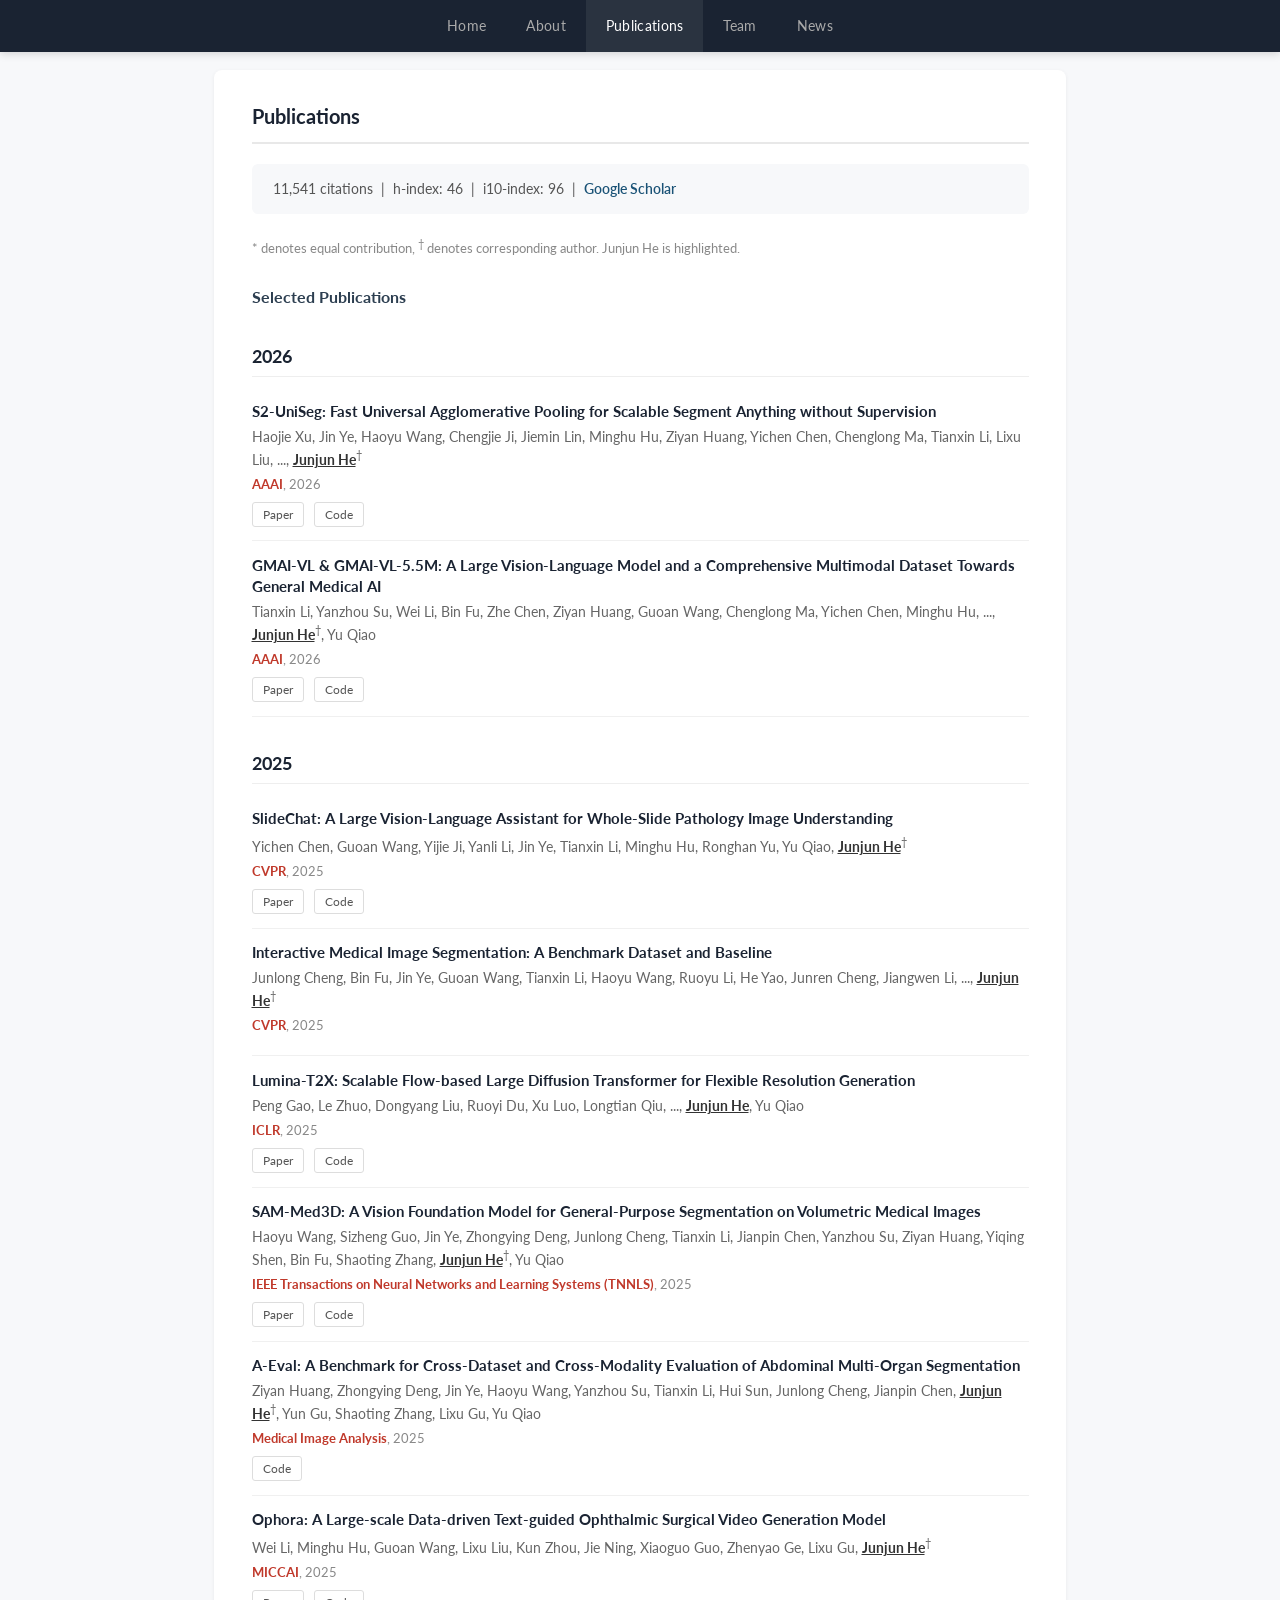
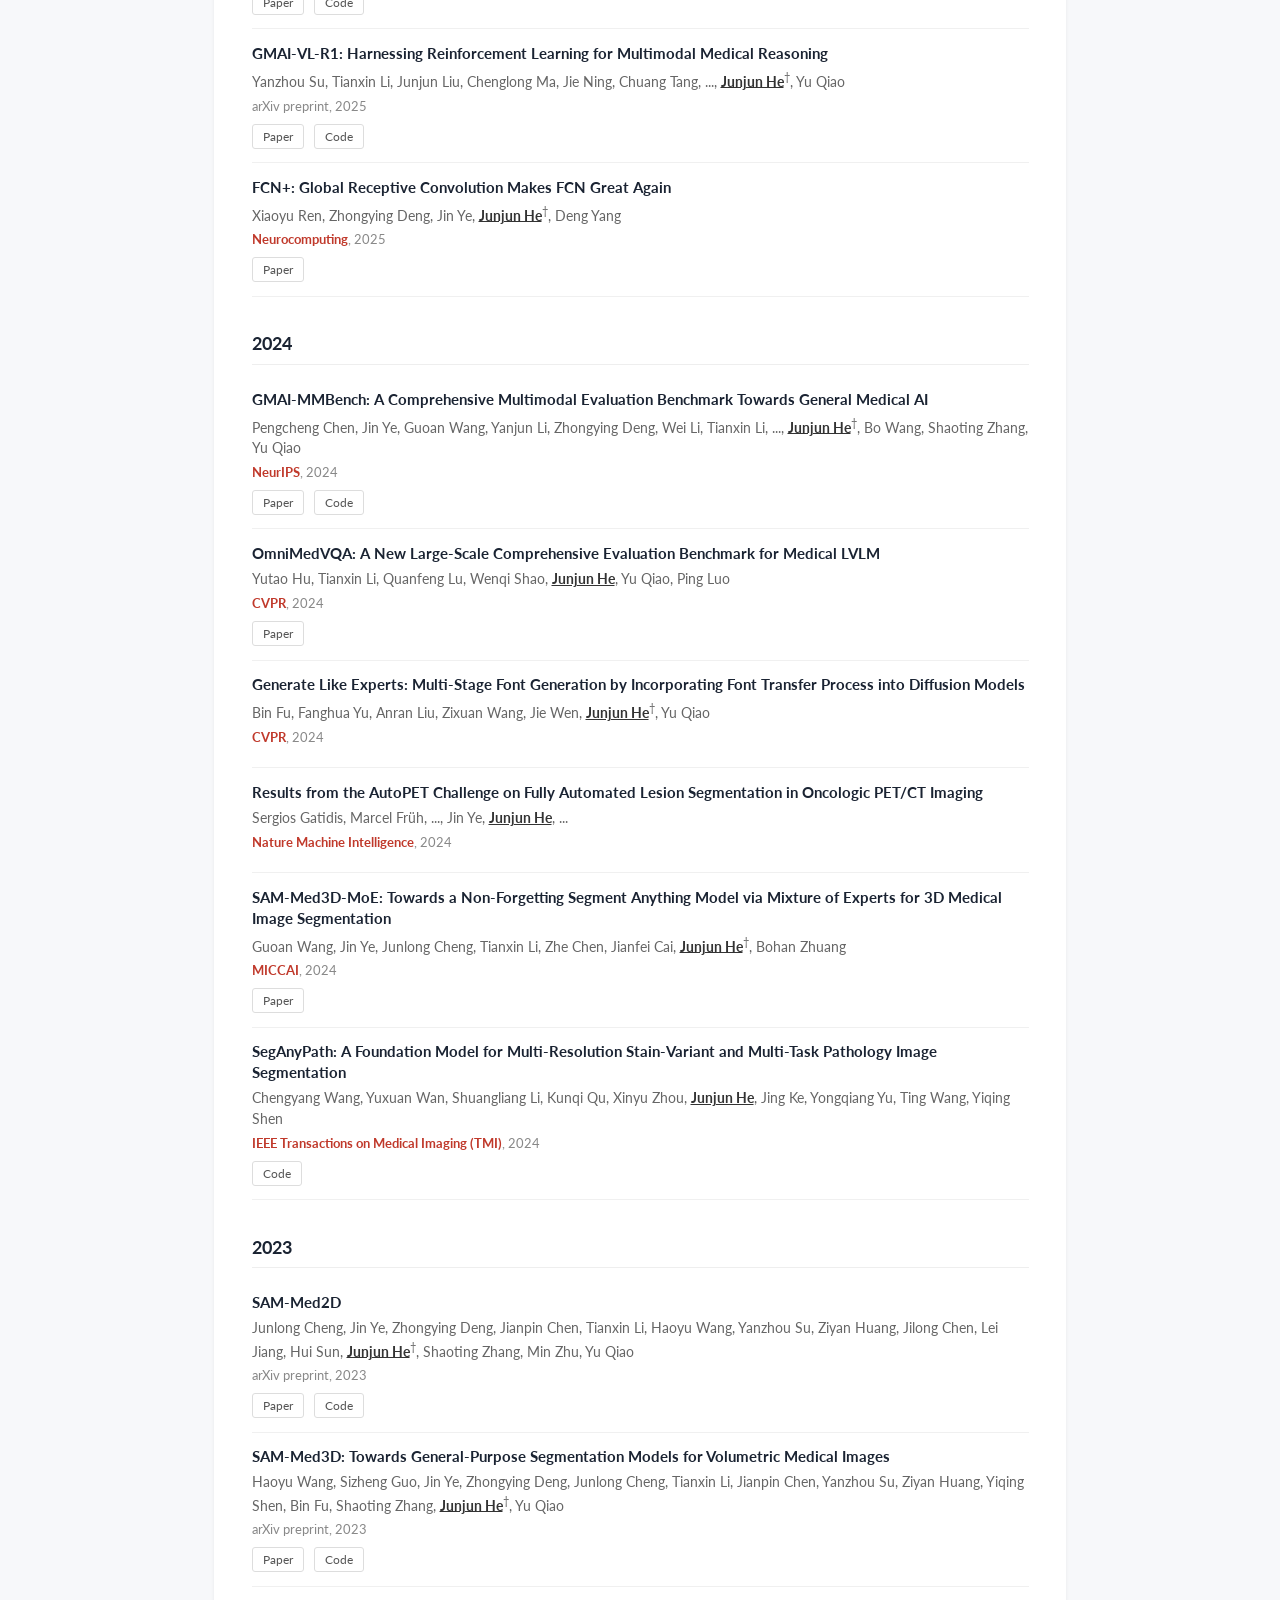
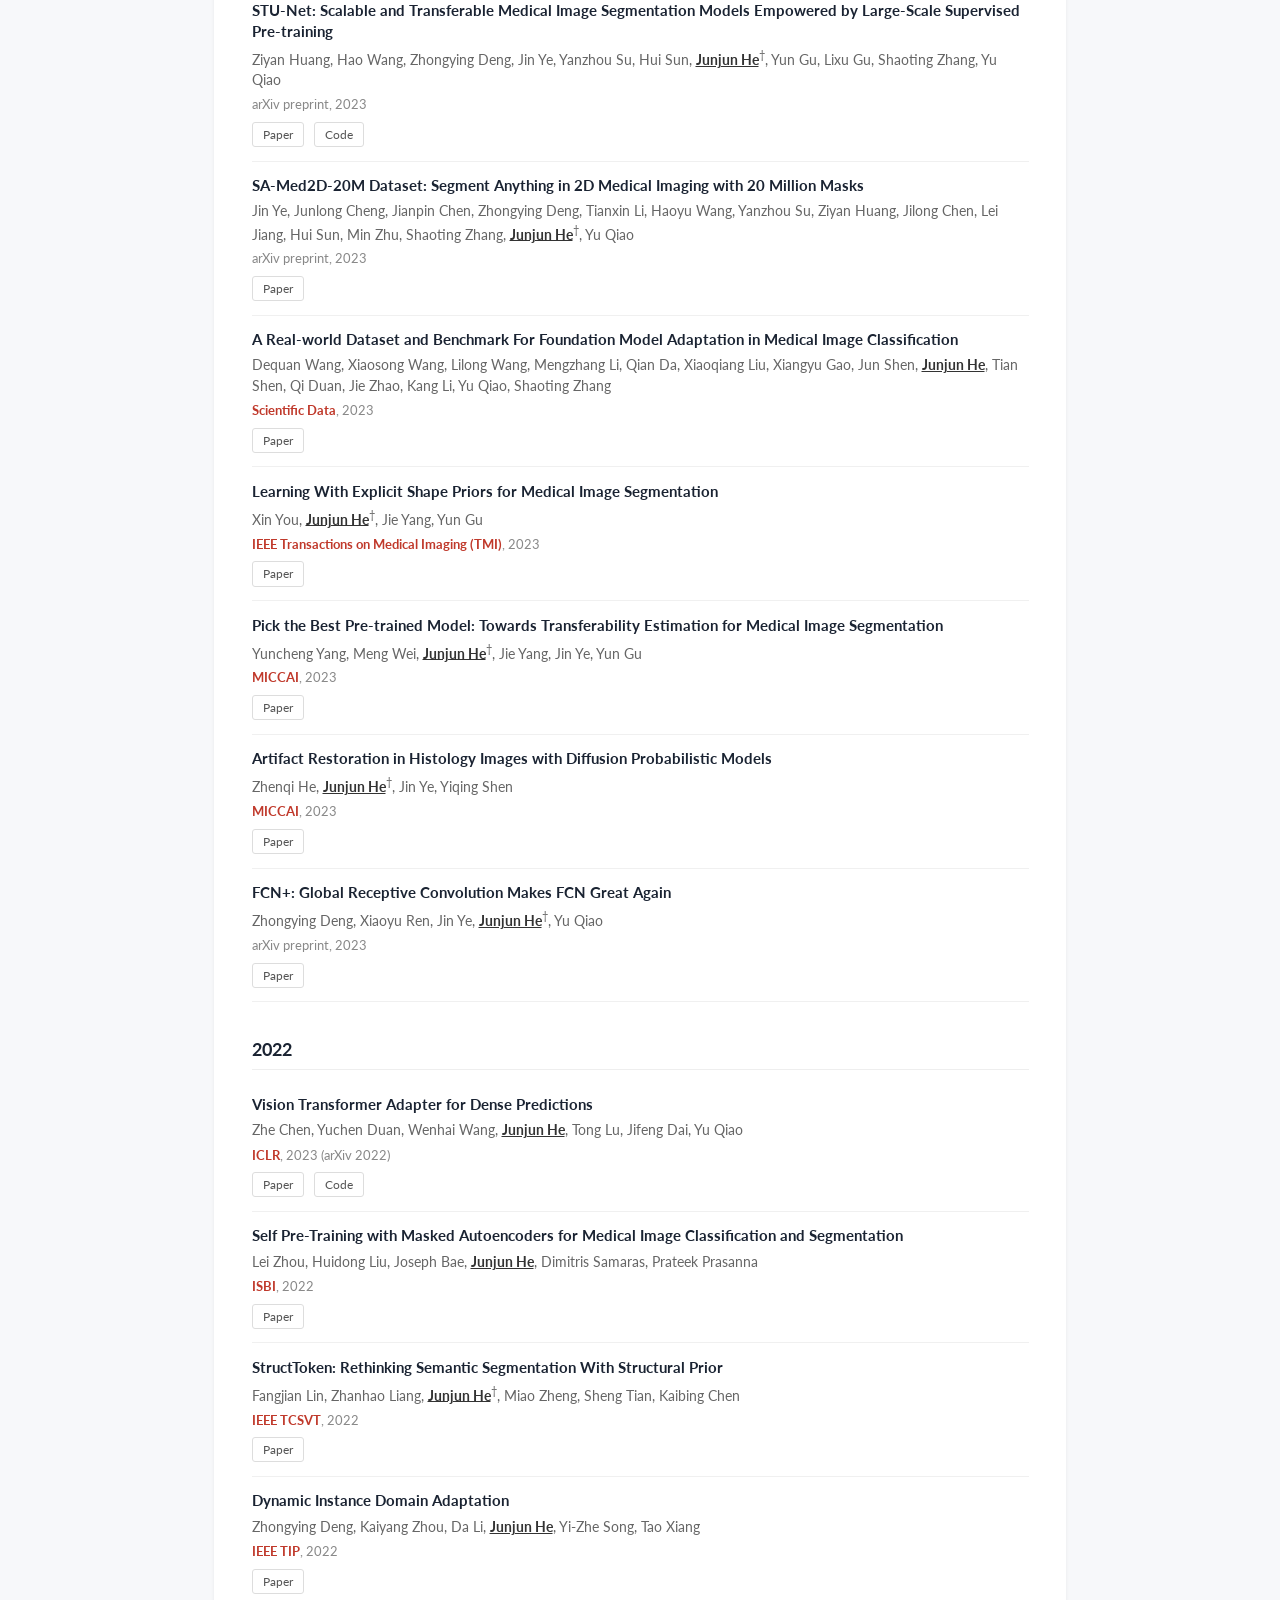
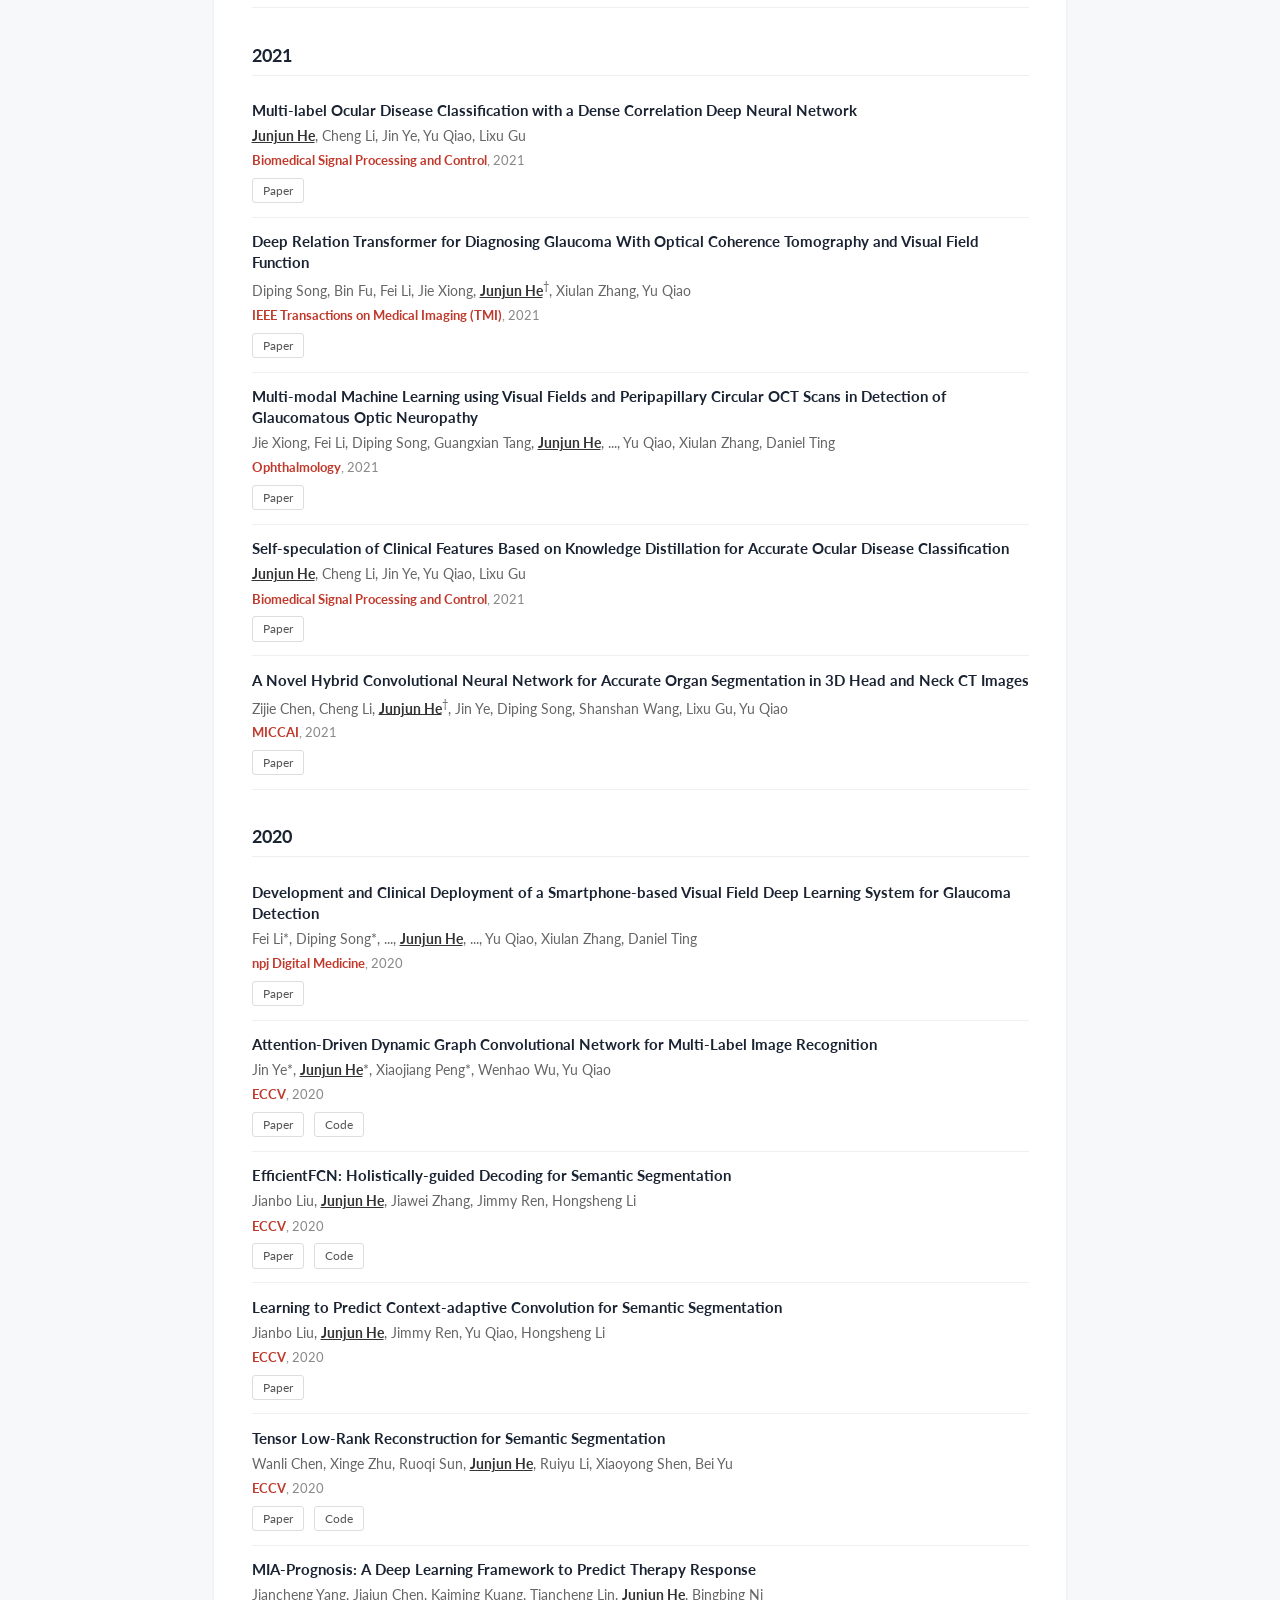
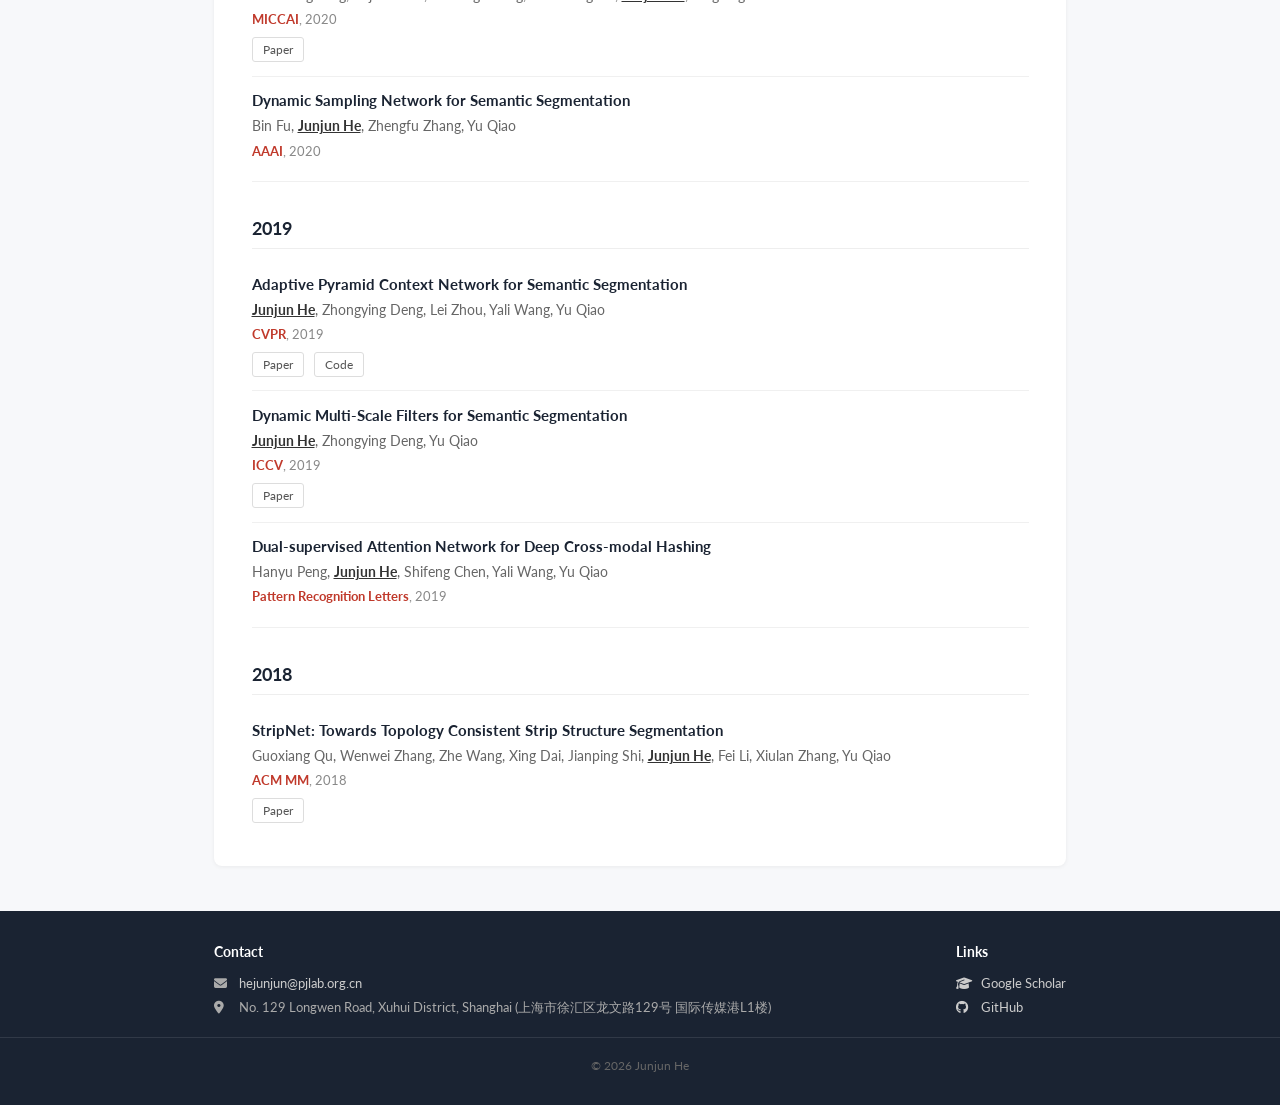
==== commit 1c9bed3f: "chore: update Google Scholar citation stats" ====
--- a/publications.html
+++ b/publications.html
@@ -27,9 +27,9 @@
       <h2>Publications</h2>
 
       <div class="pub-stats">
-        10,913 citations &nbsp;|&nbsp;
-        h-index: 45 &nbsp;|&nbsp;
-        i10-index: 93
+        11,541 citations &nbsp;|&nbsp;
+        h-index: 46 &nbsp;|&nbsp;
+        i10-index: 96
         &nbsp;|&nbsp; <a href="https://scholar.google.com/citations?user=Z4LgebkAAAAJ&hl=zh-CN">Google Scholar</a>
       </div>
 
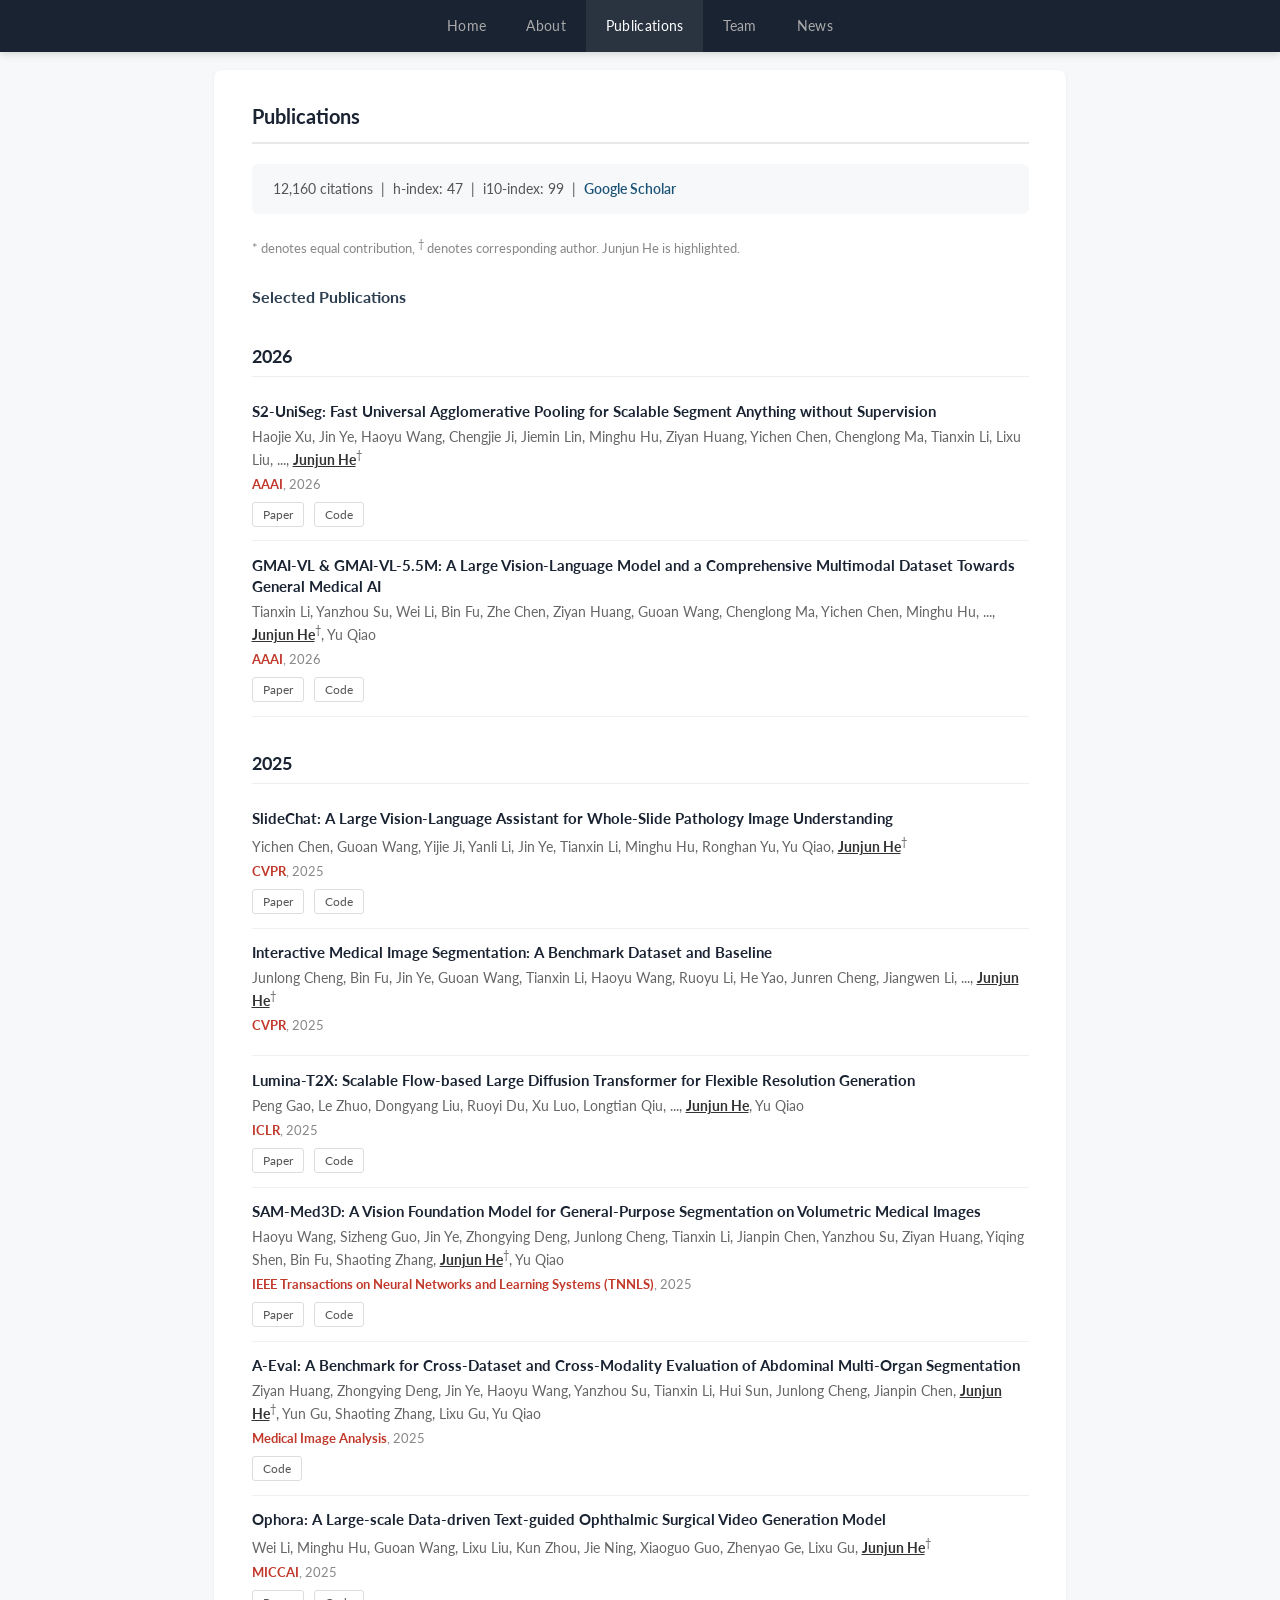
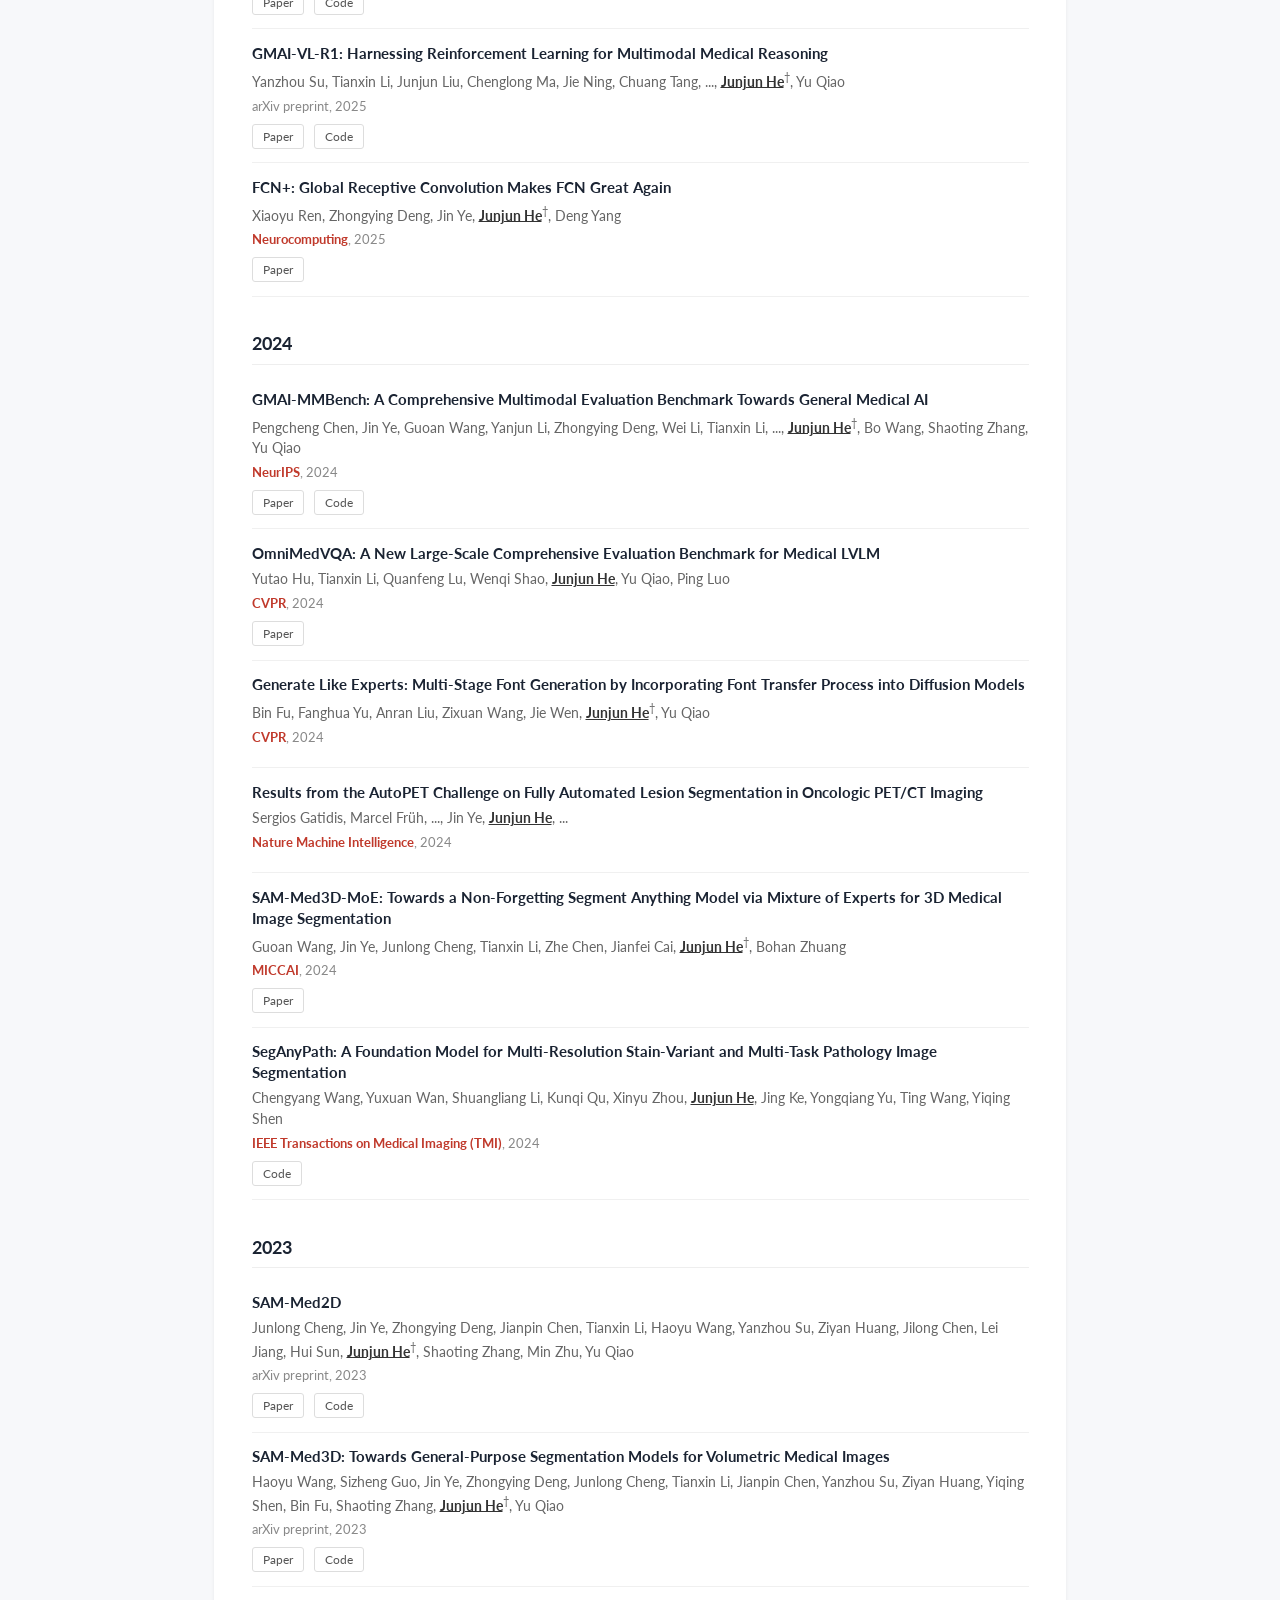
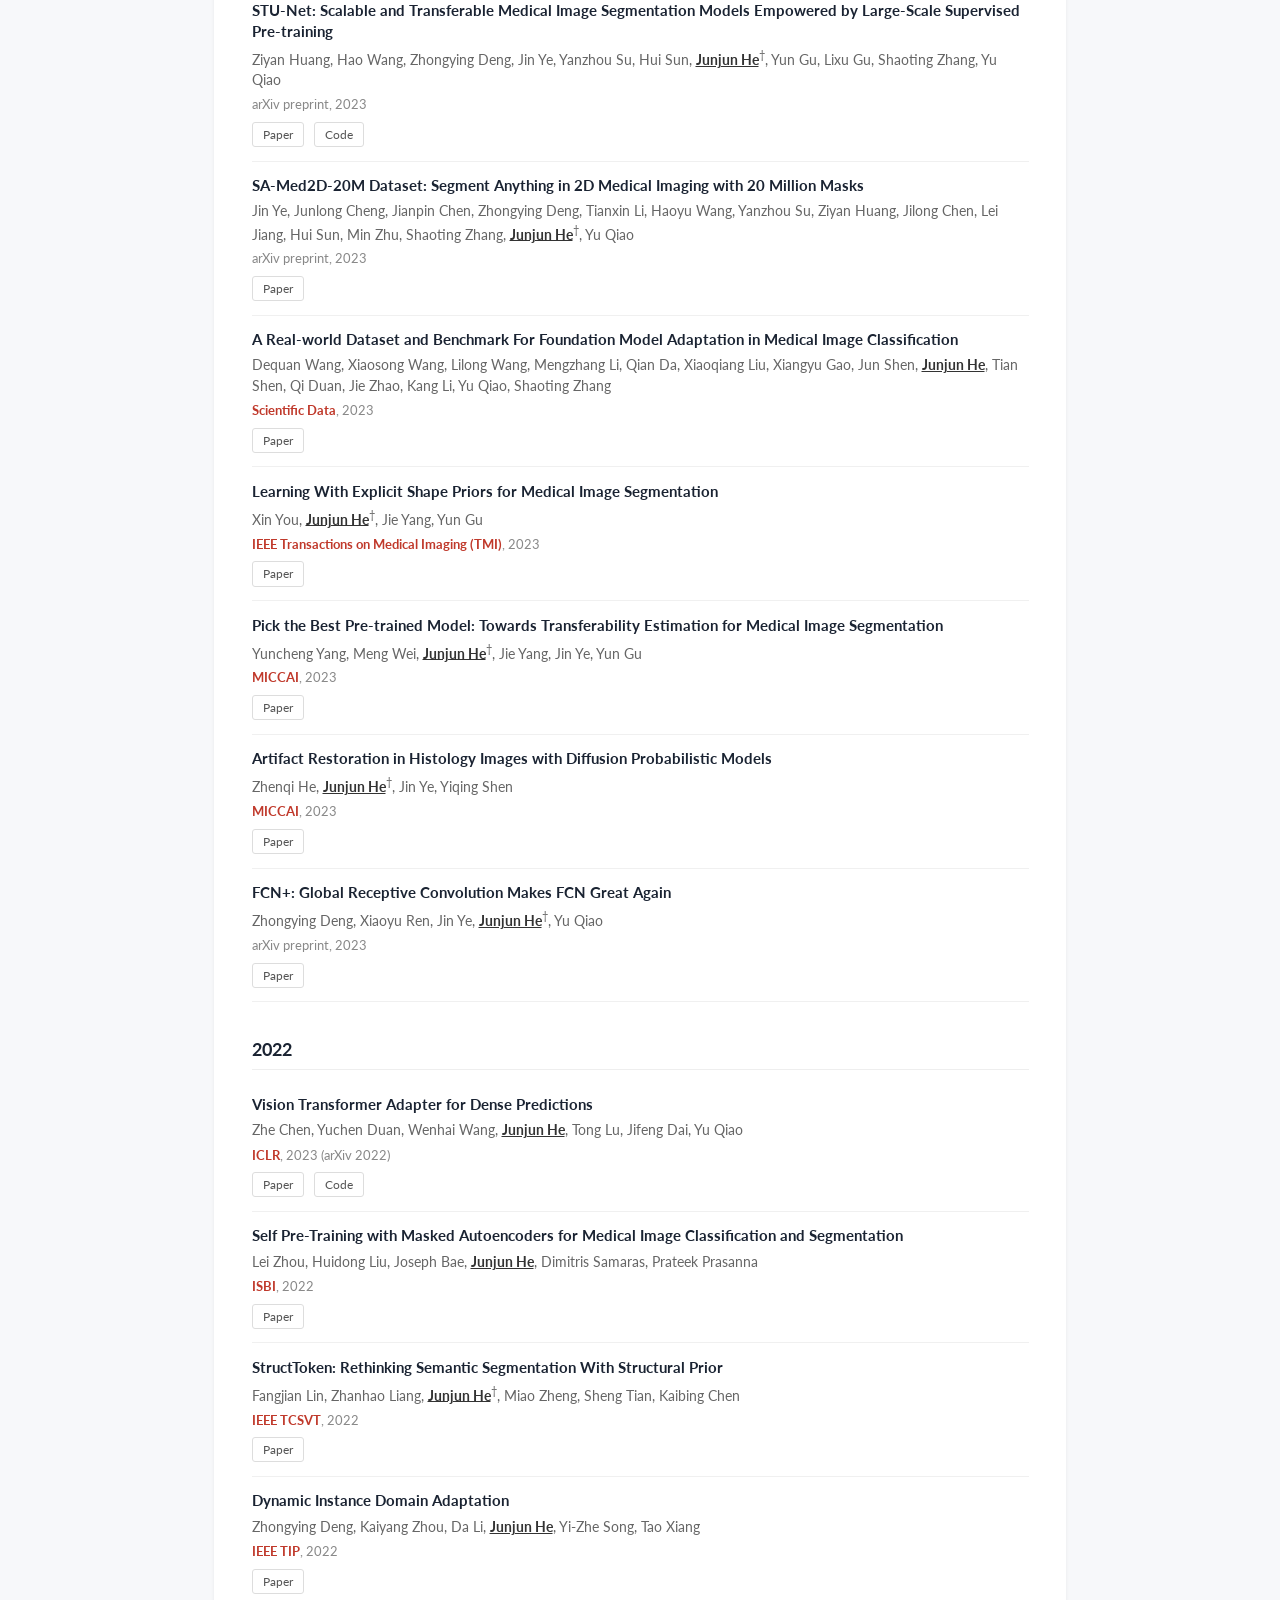
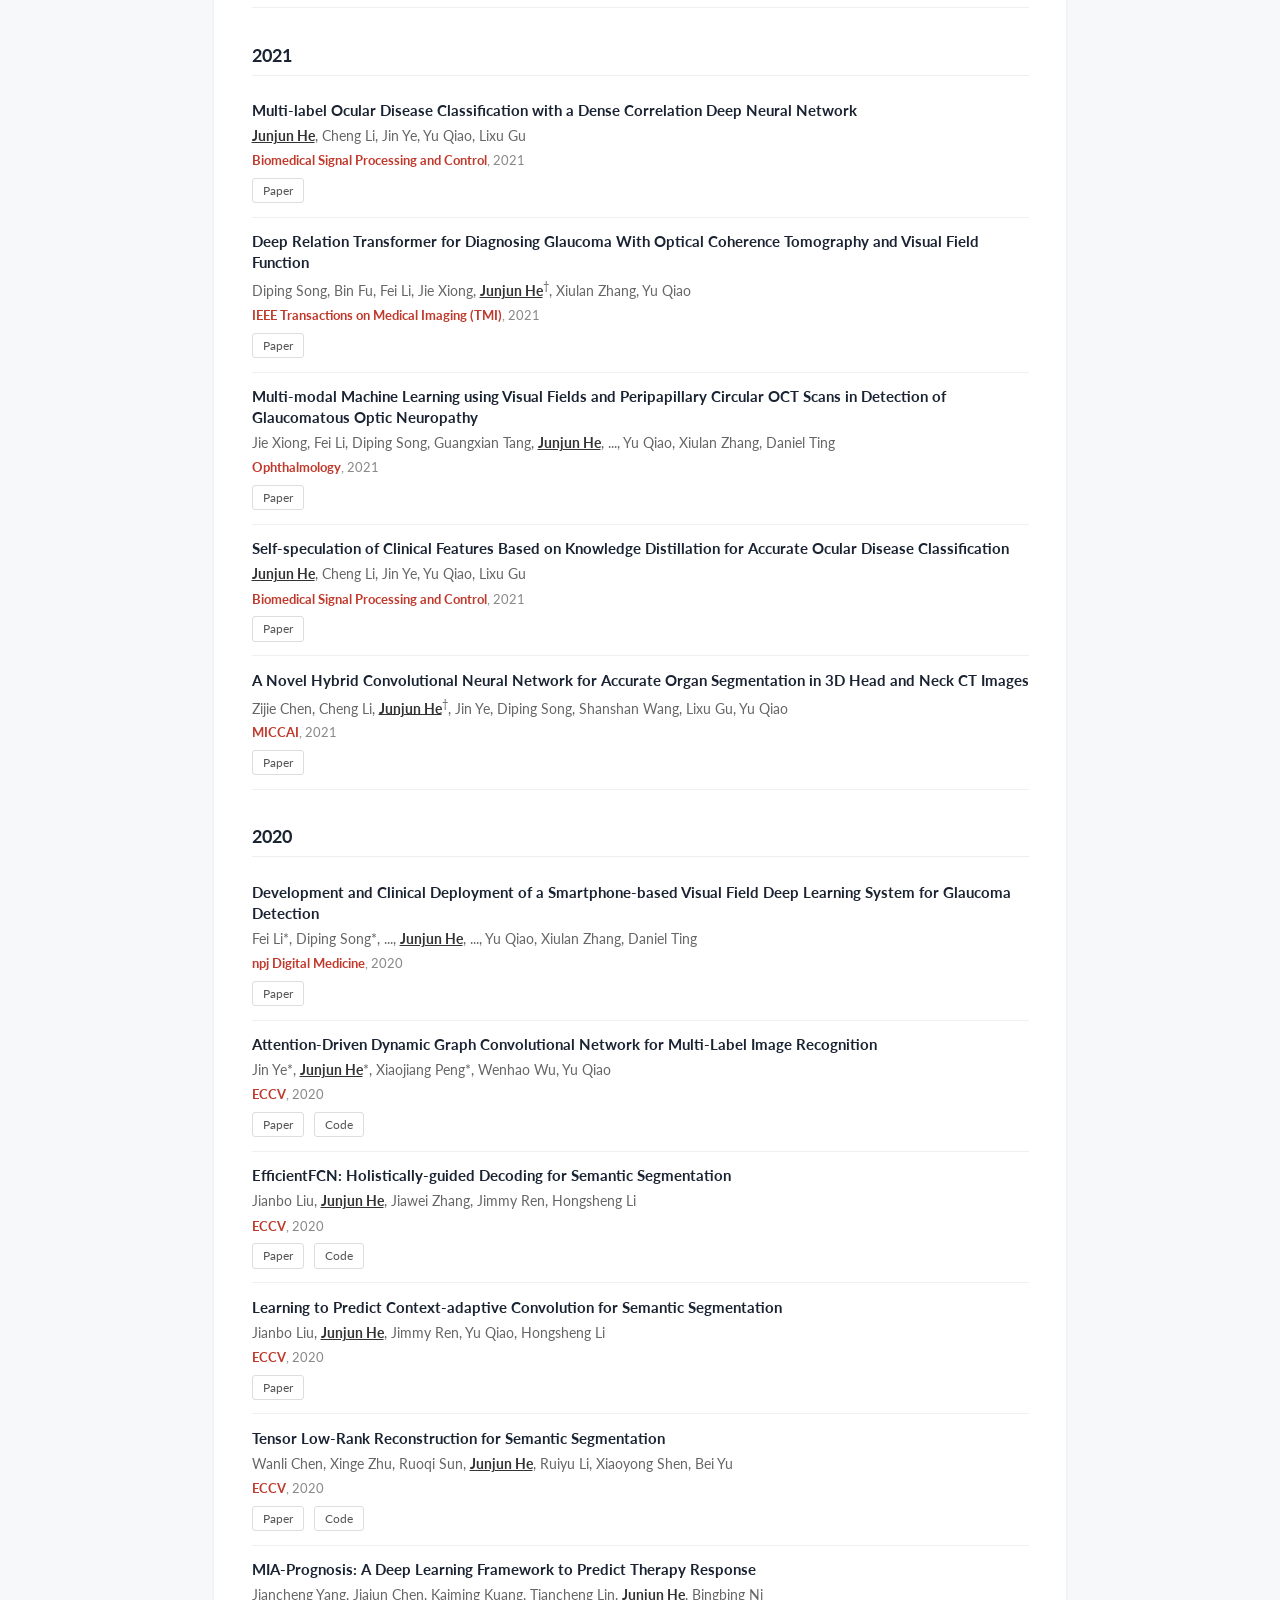
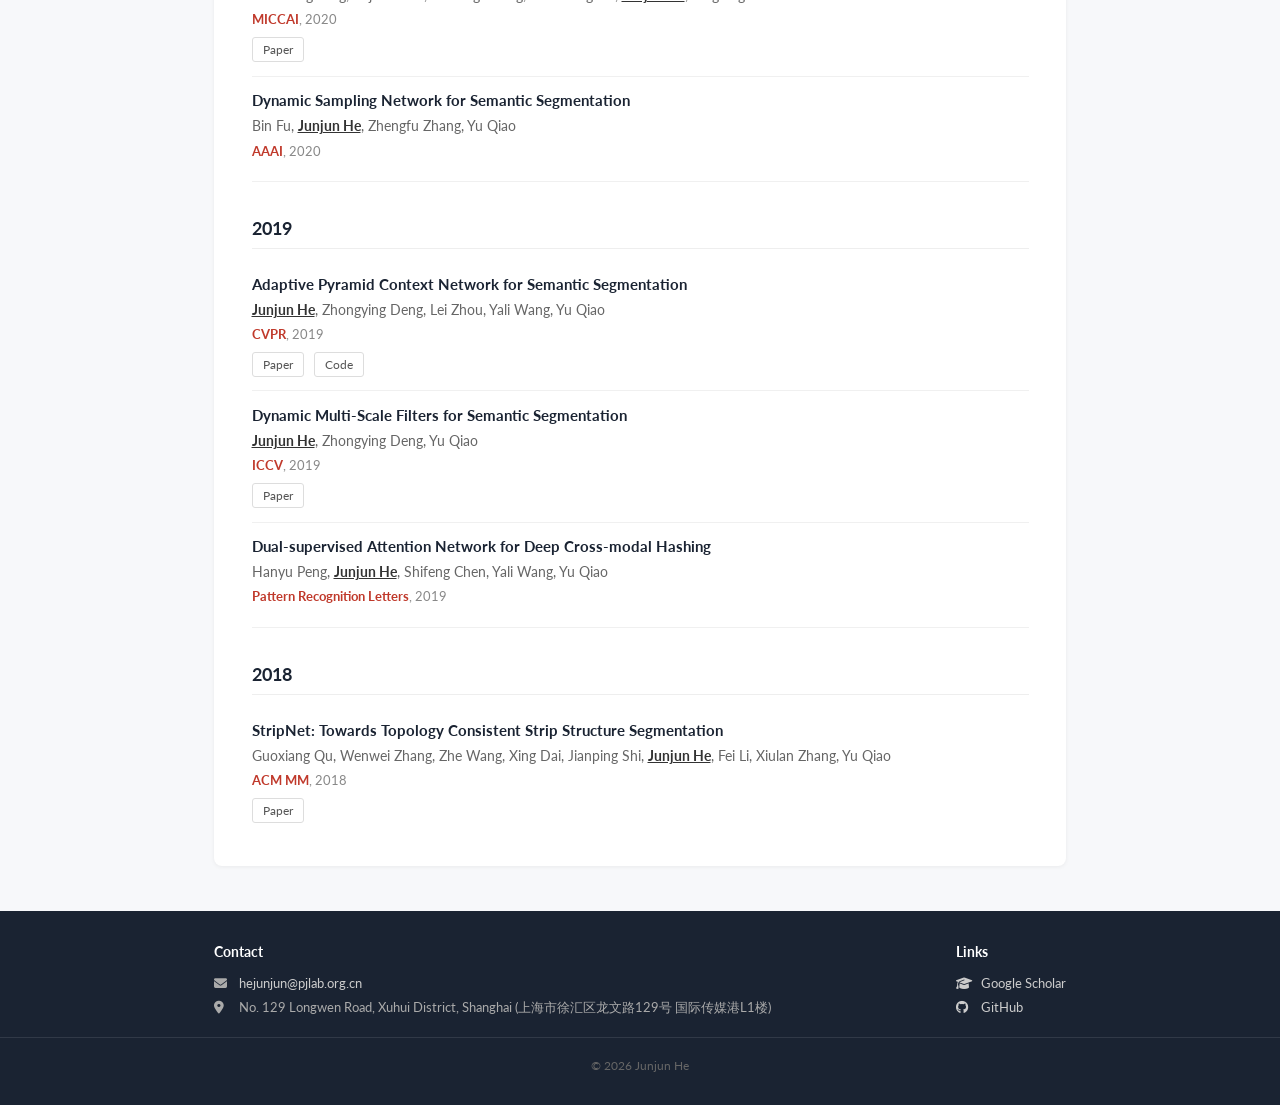
==== commit 0949d7eb: "chore: update Google Scholar citation stats" ====
--- a/publications.html
+++ b/publications.html
@@ -27,9 +27,9 @@
       <h2>Publications</h2>
 
       <div class="pub-stats">
-        11,541 citations &nbsp;|&nbsp;
-        h-index: 46 &nbsp;|&nbsp;
-        i10-index: 96
+        12,160 citations &nbsp;|&nbsp;
+        h-index: 47 &nbsp;|&nbsp;
+        i10-index: 99
         &nbsp;|&nbsp; <a href="https://scholar.google.com/citations?user=Z4LgebkAAAAJ&hl=zh-CN">Google Scholar</a>
       </div>
 
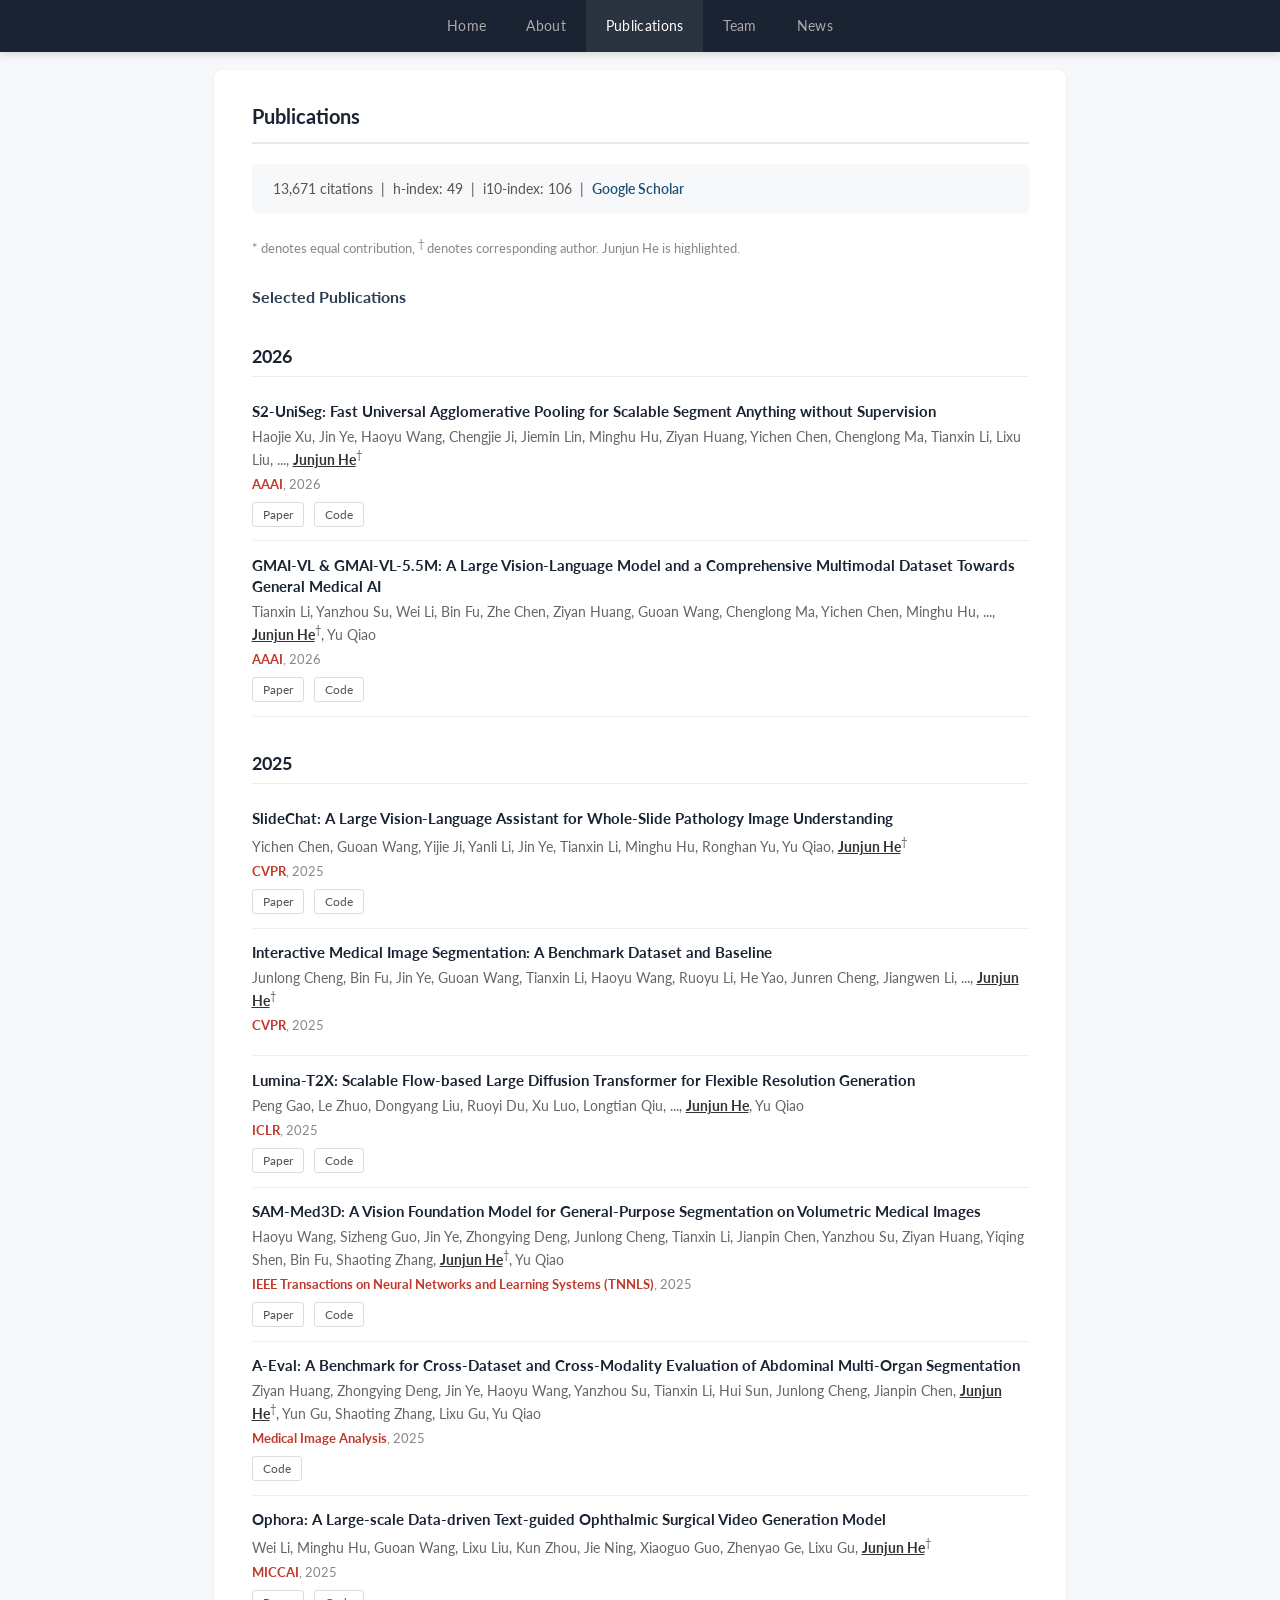
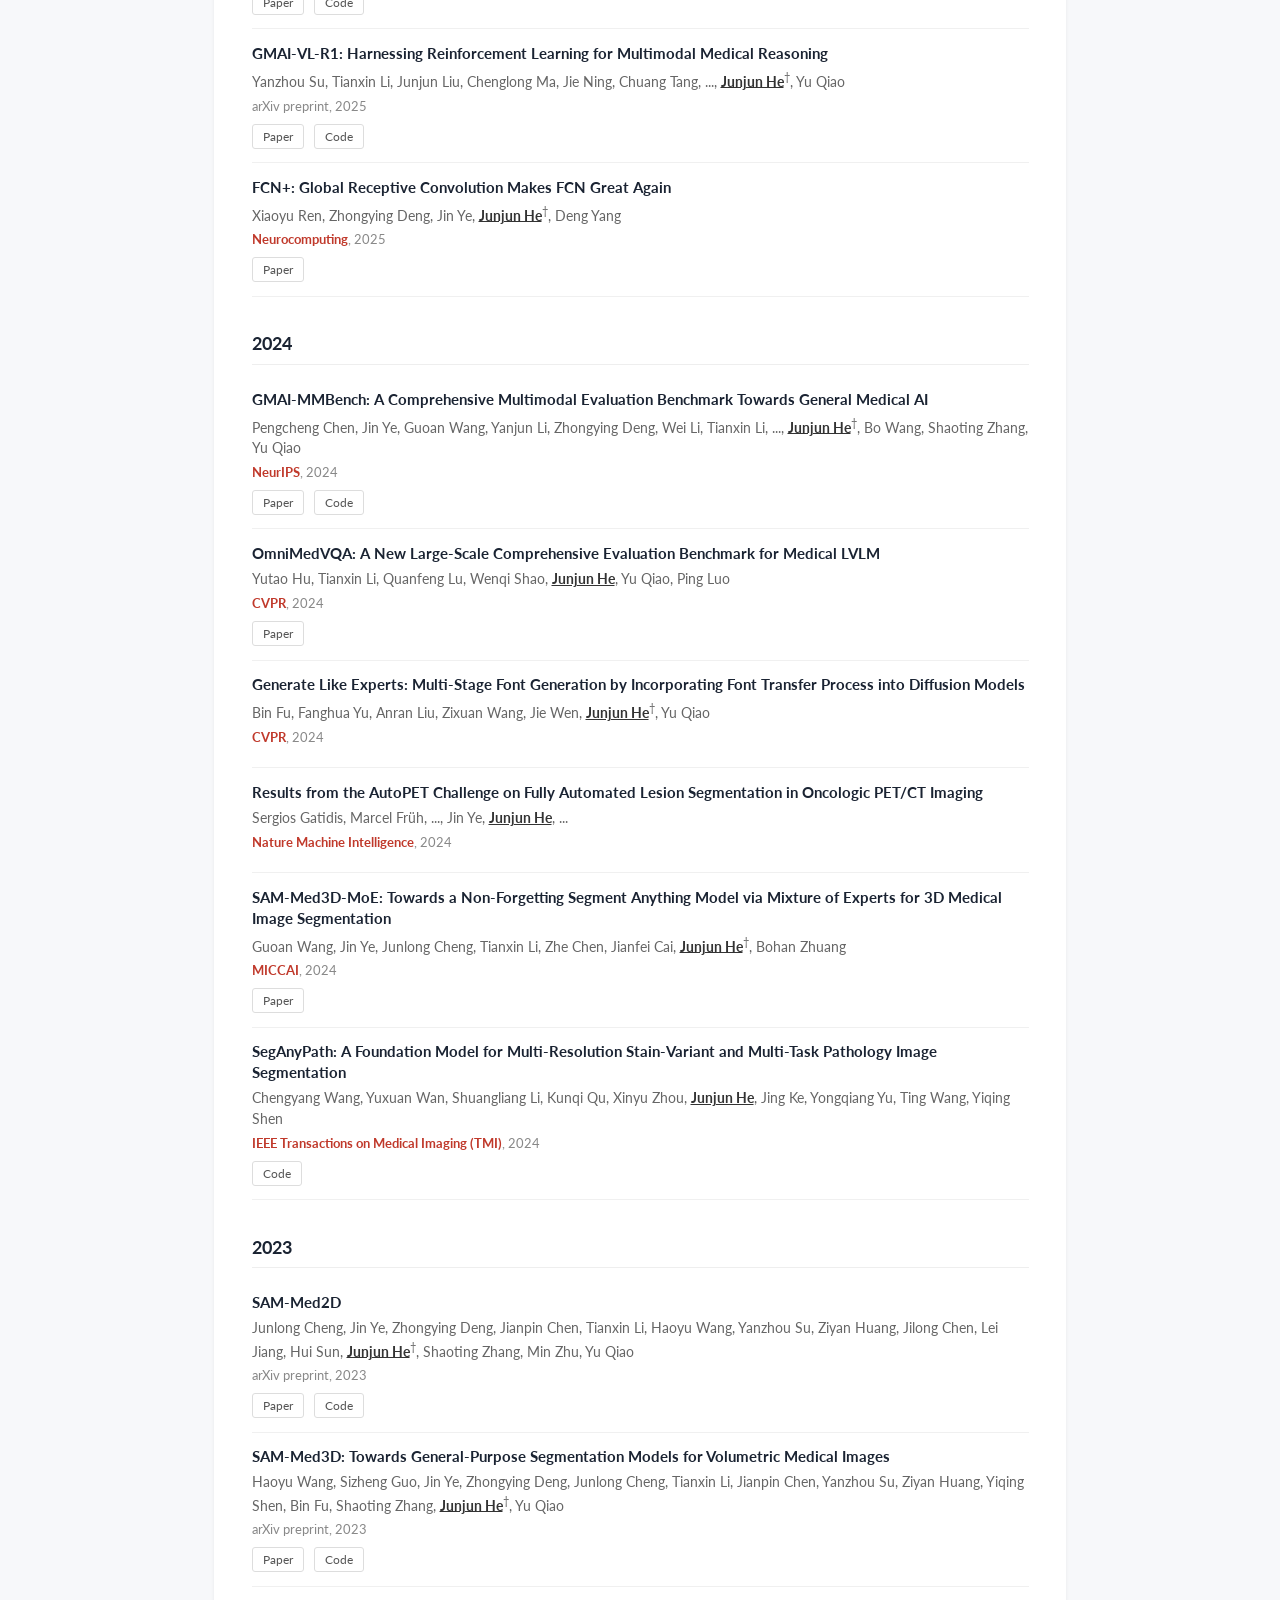
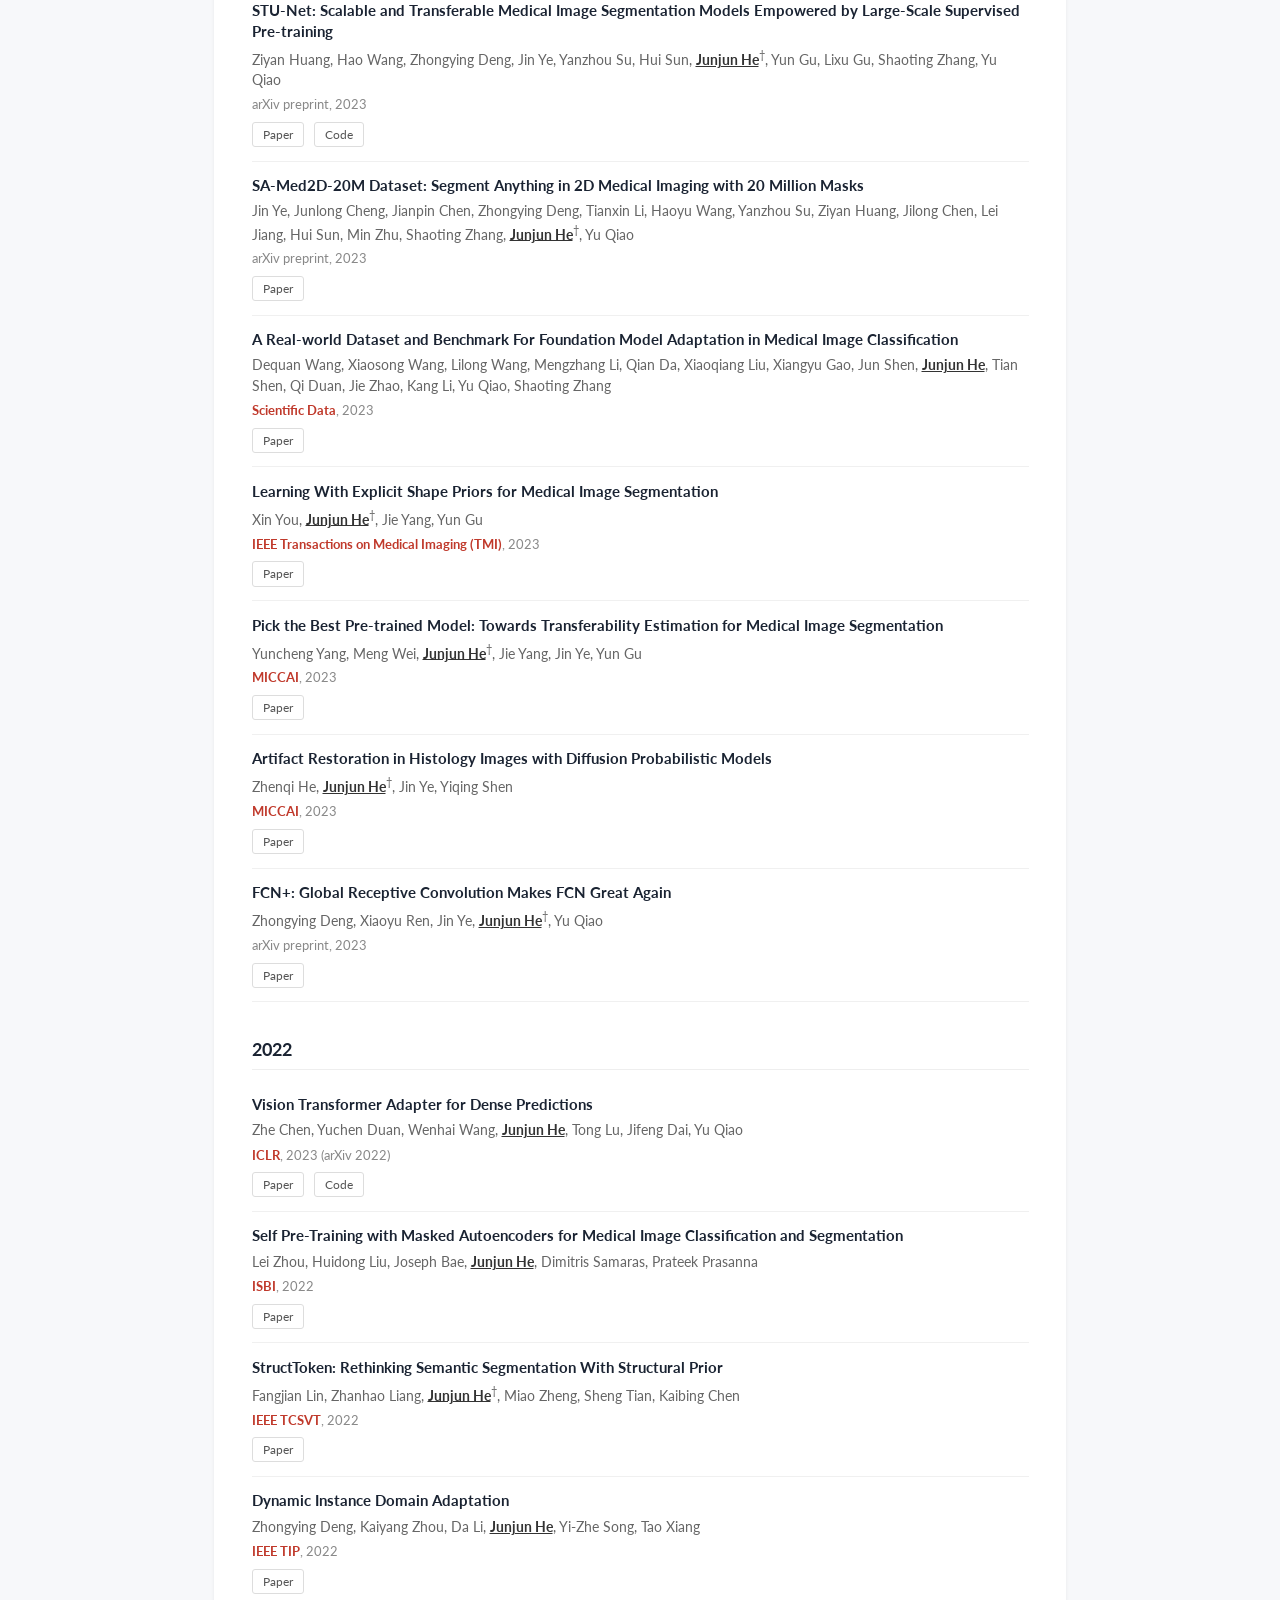
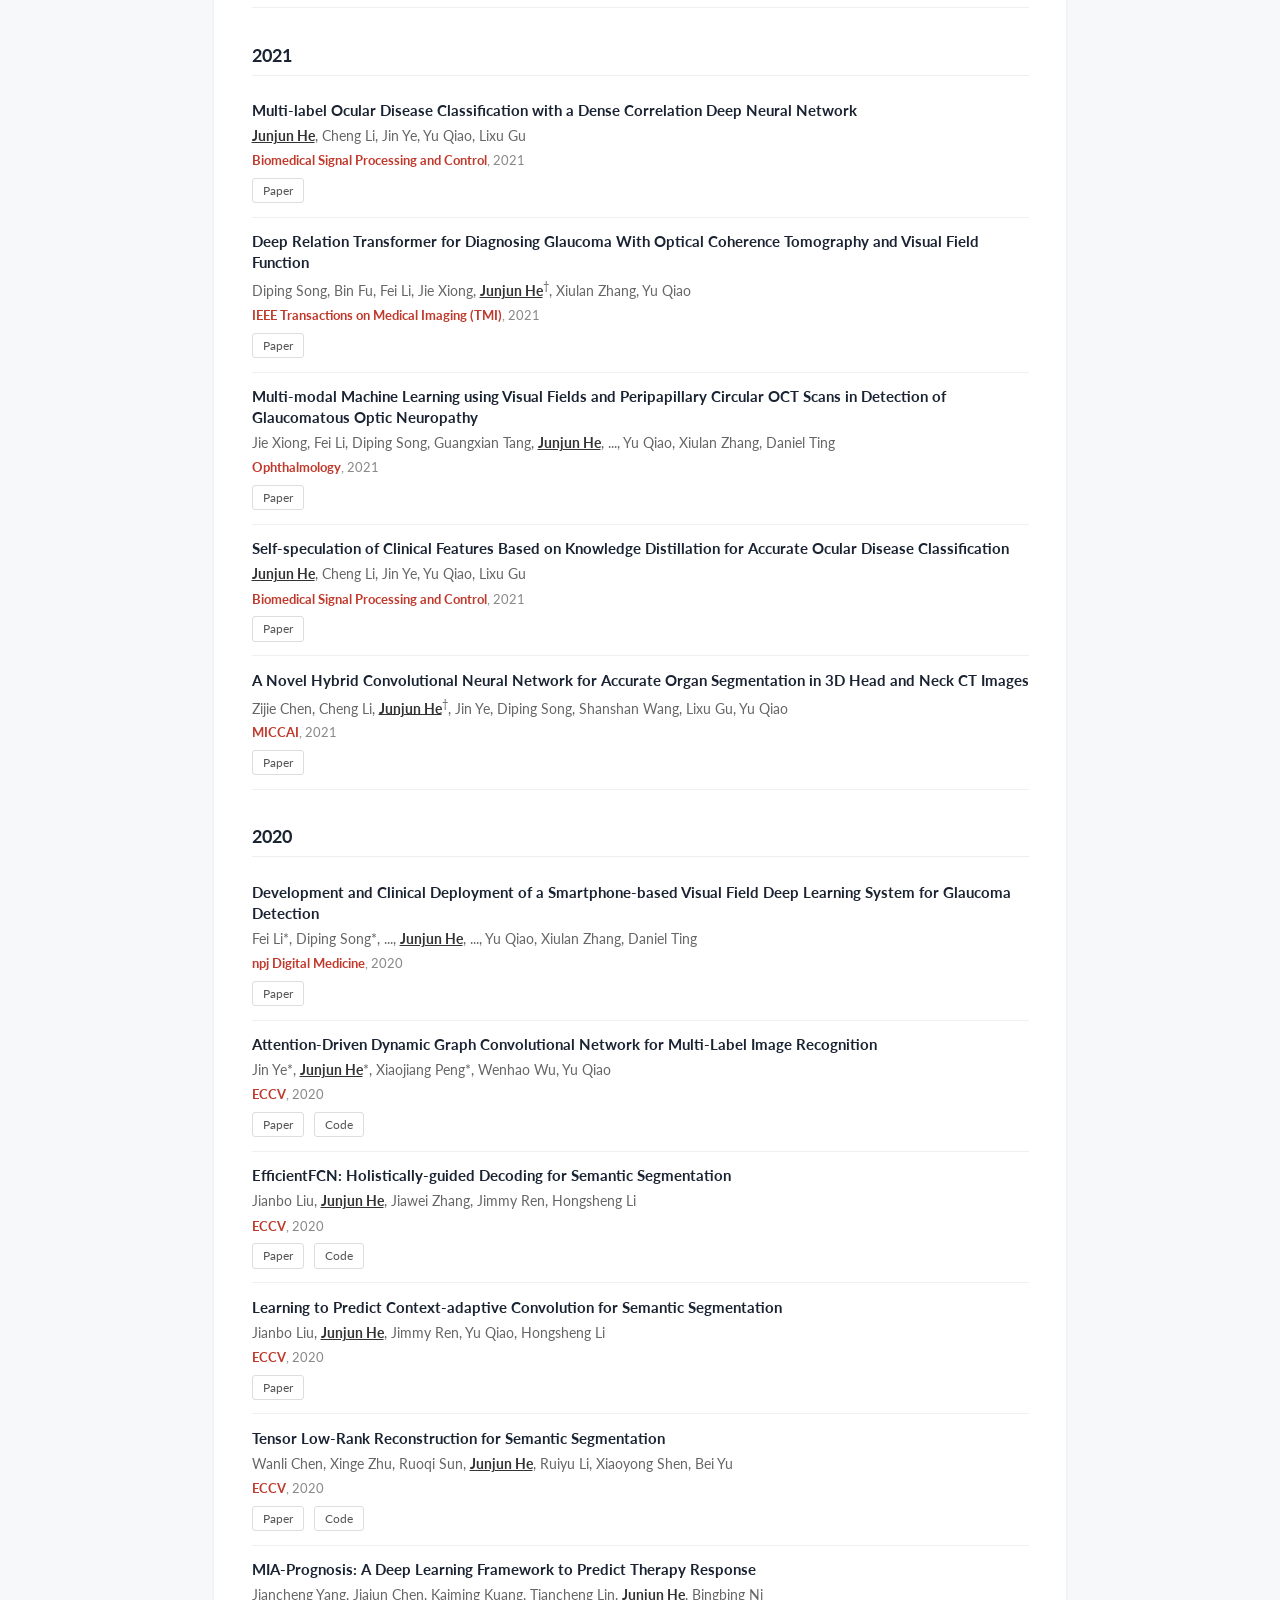
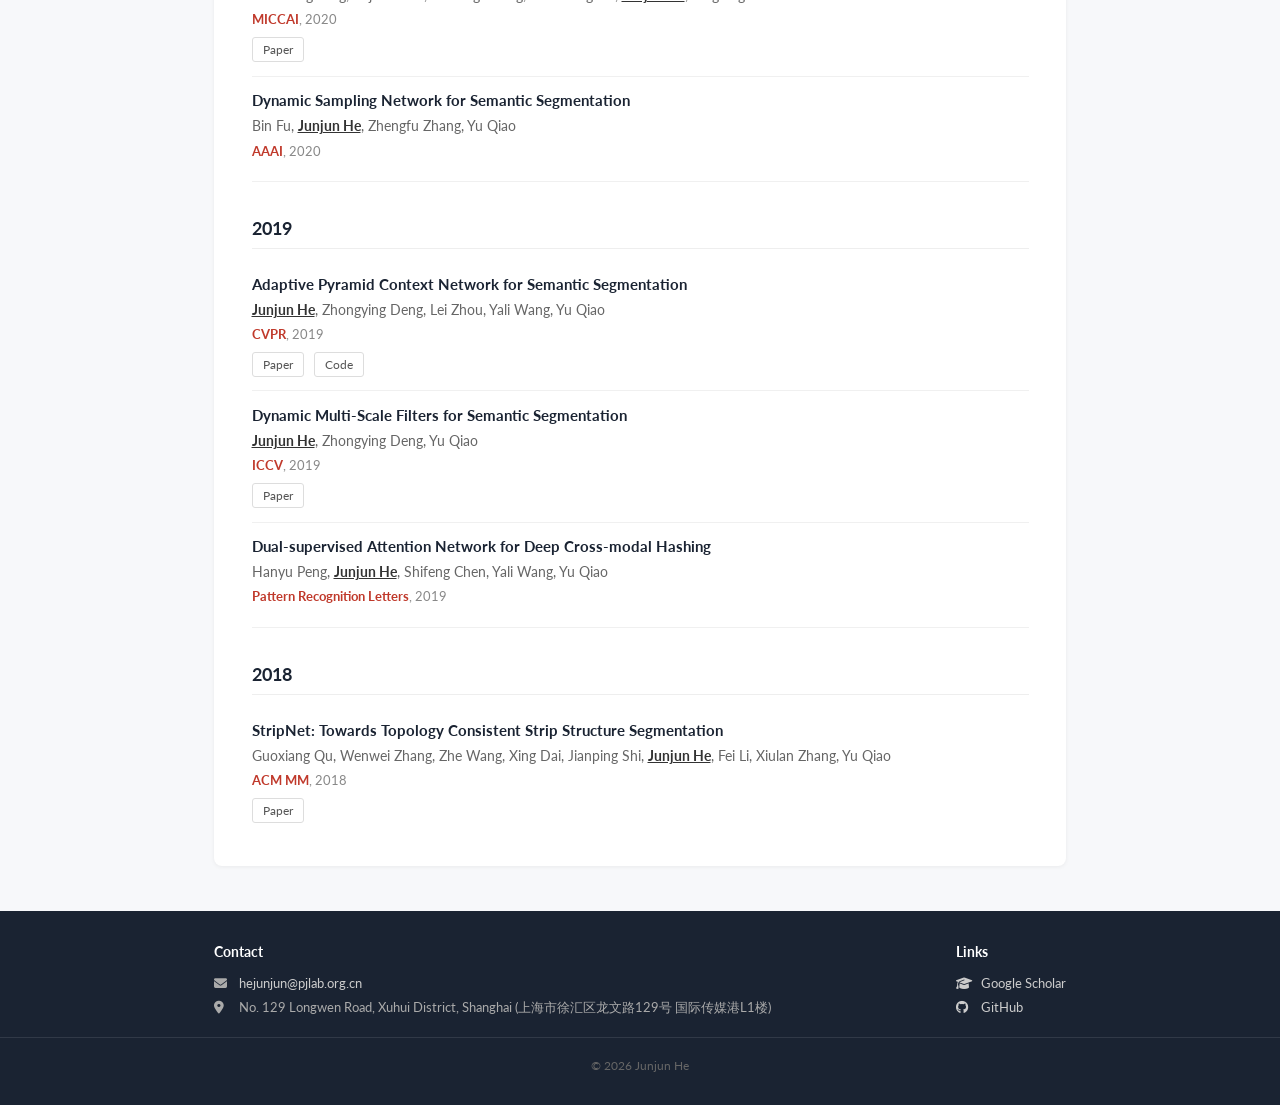
==== commit 77da37c3: "chore: update Google Scholar citation stats" ====
--- a/publications.html
+++ b/publications.html
@@ -27,9 +27,9 @@
       <h2>Publications</h2>
 
       <div class="pub-stats">
-        12,160 citations &nbsp;|&nbsp;
-        h-index: 47 &nbsp;|&nbsp;
-        i10-index: 99
+        13,671 citations &nbsp;|&nbsp;
+        h-index: 49 &nbsp;|&nbsp;
+        i10-index: 106
         &nbsp;|&nbsp; <a href="https://scholar.google.com/citations?user=Z4LgebkAAAAJ&hl=zh-CN">Google Scholar</a>
       </div>
 
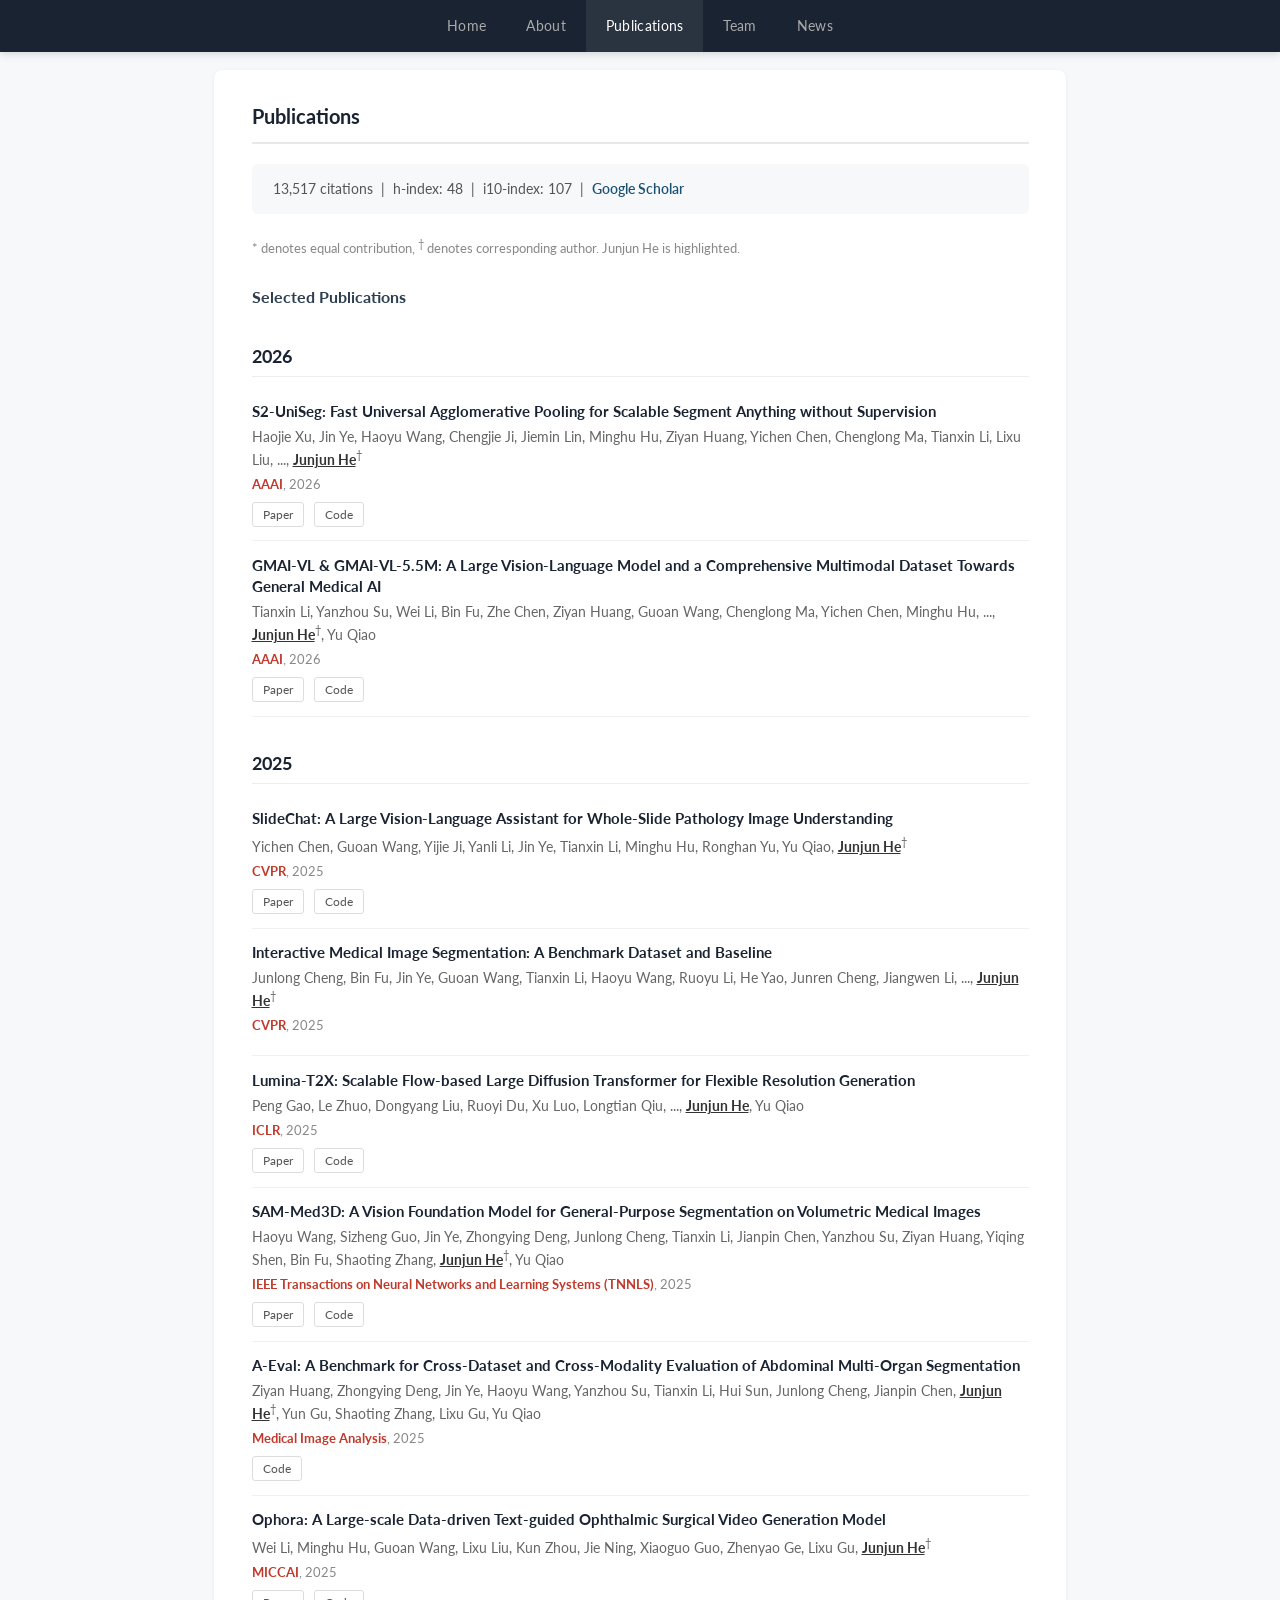
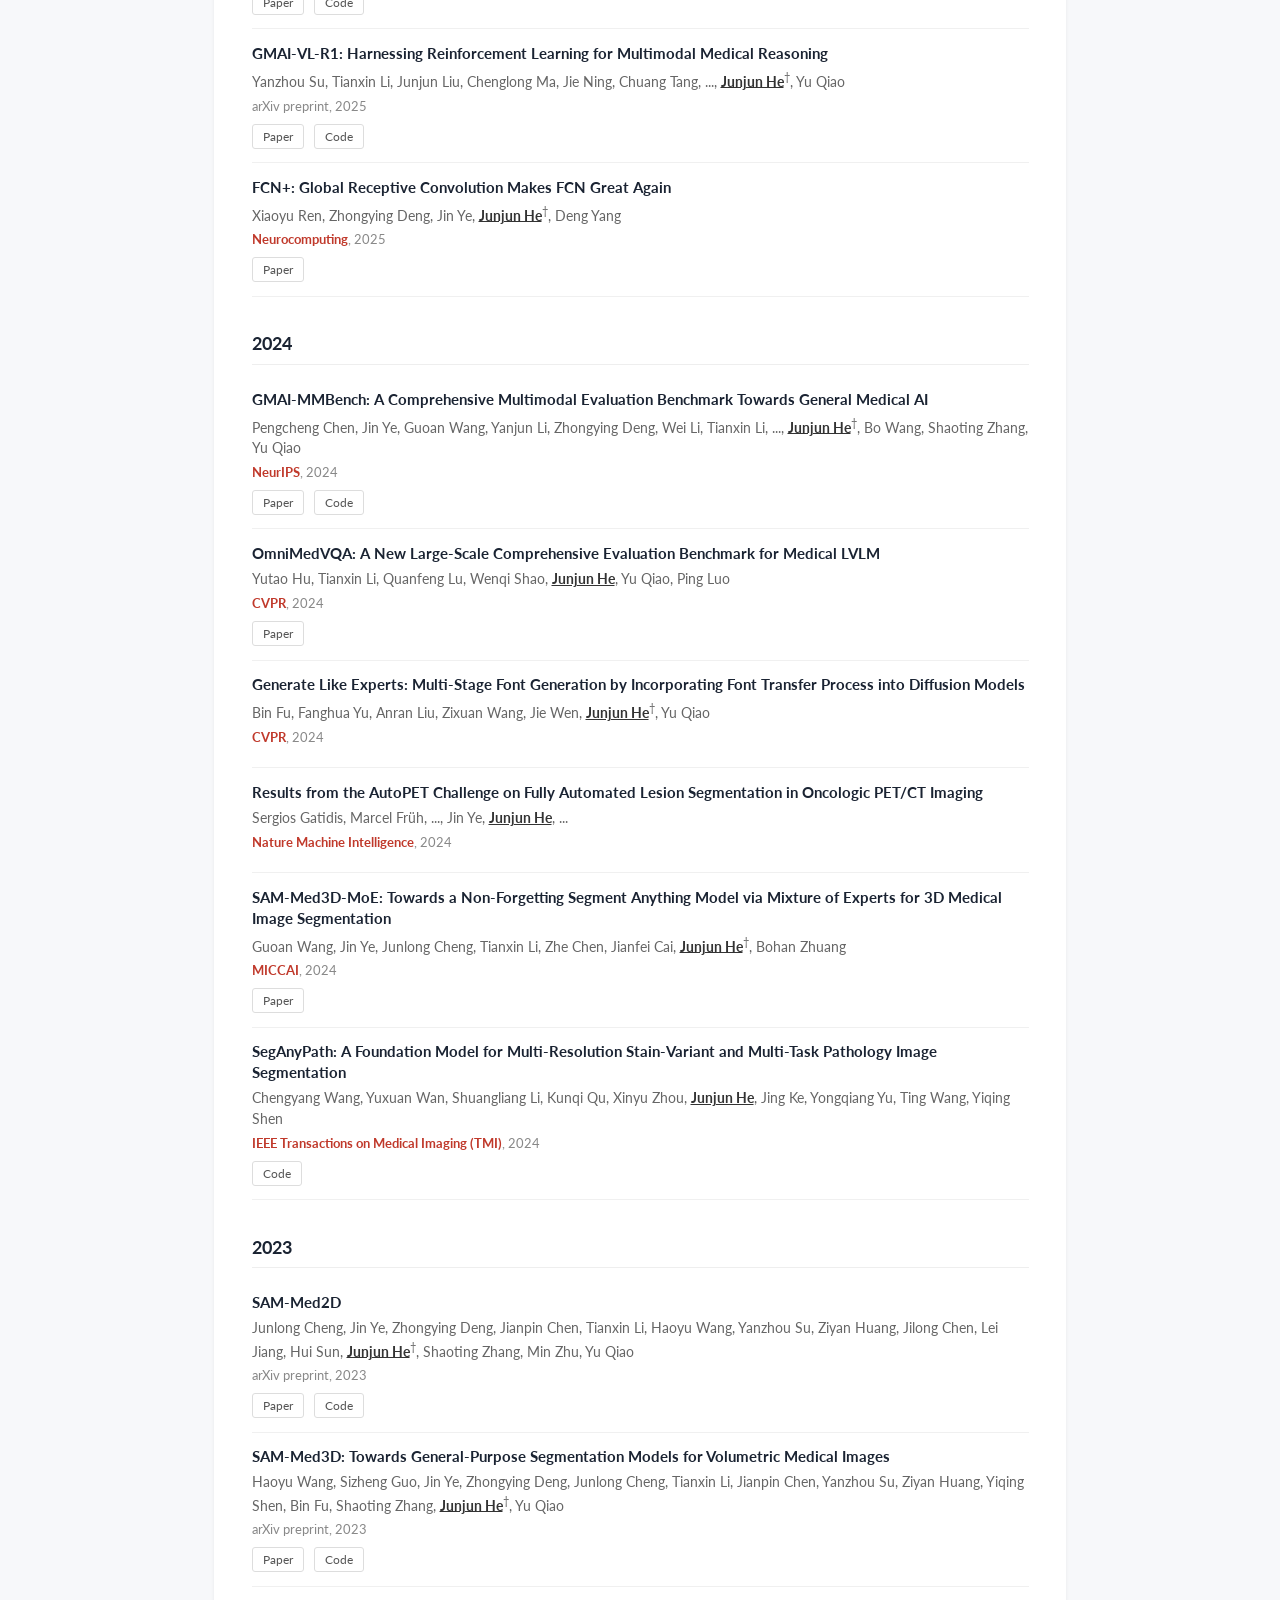
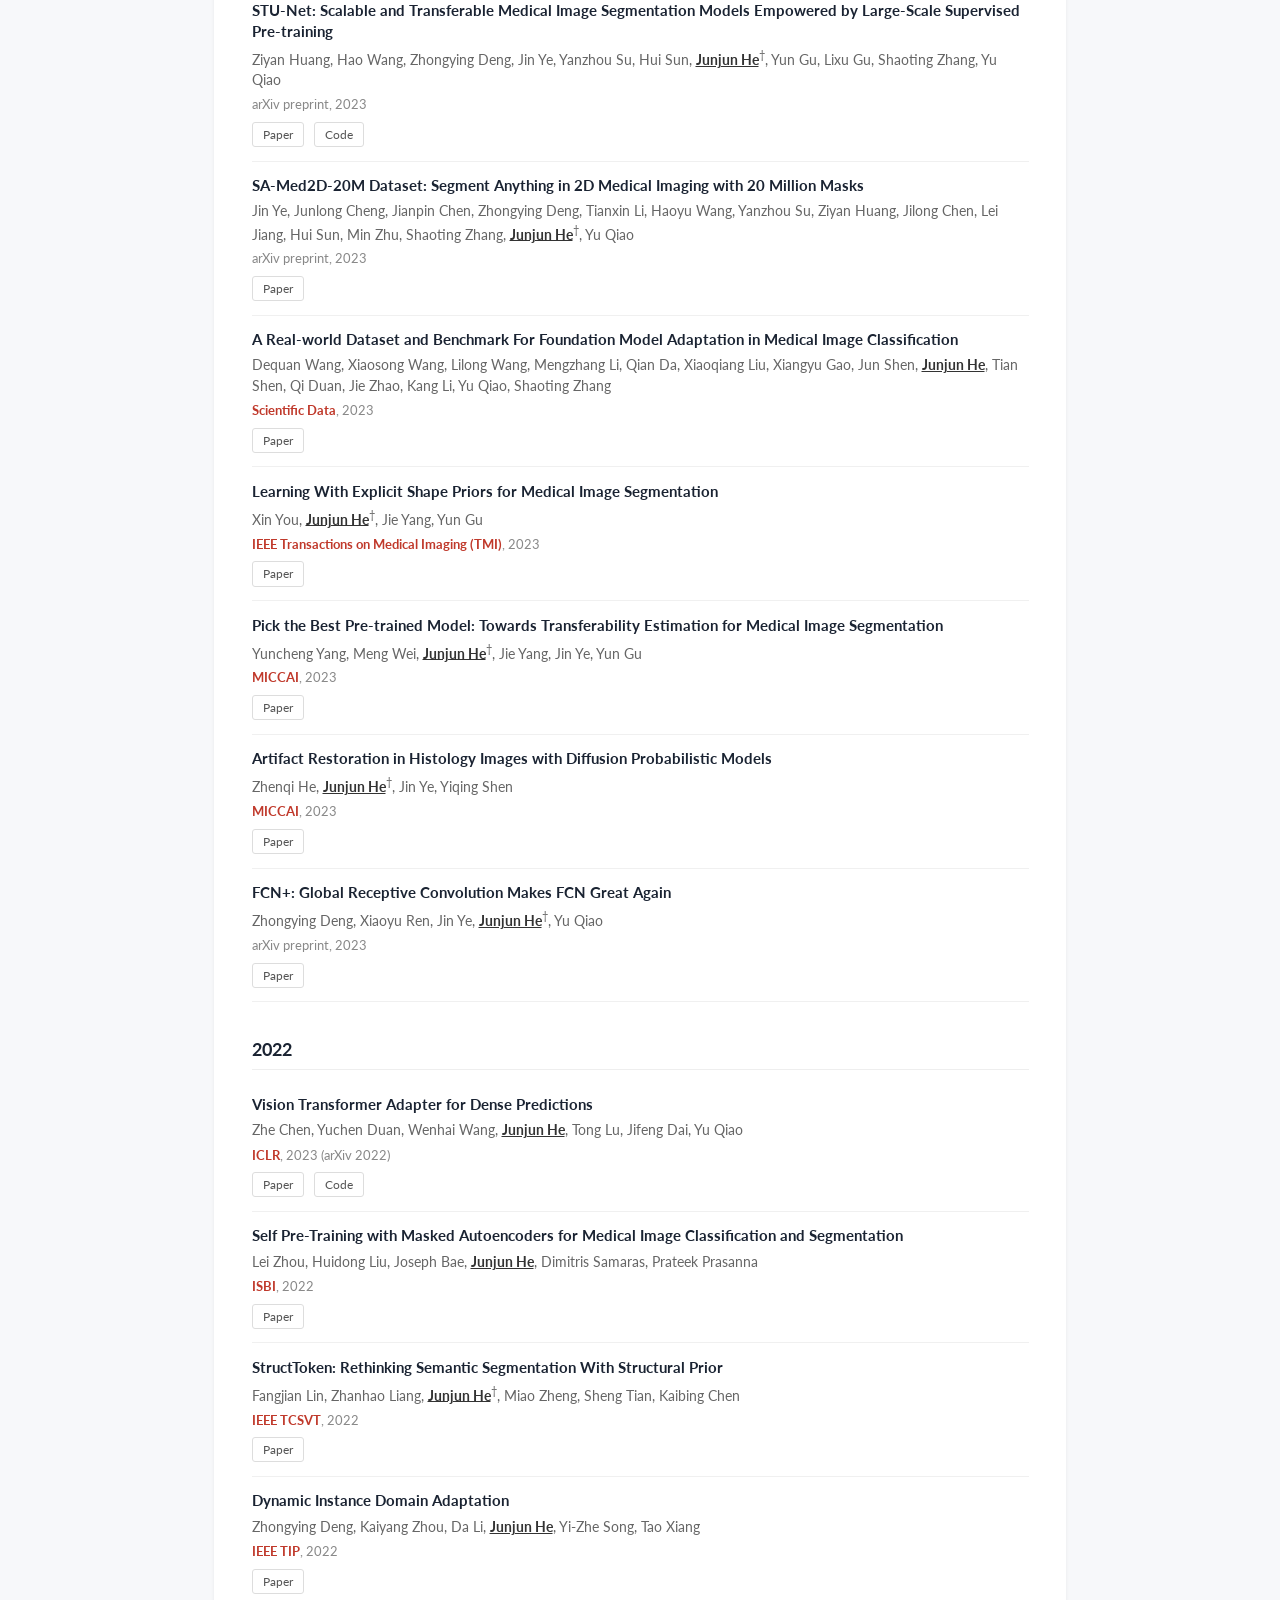
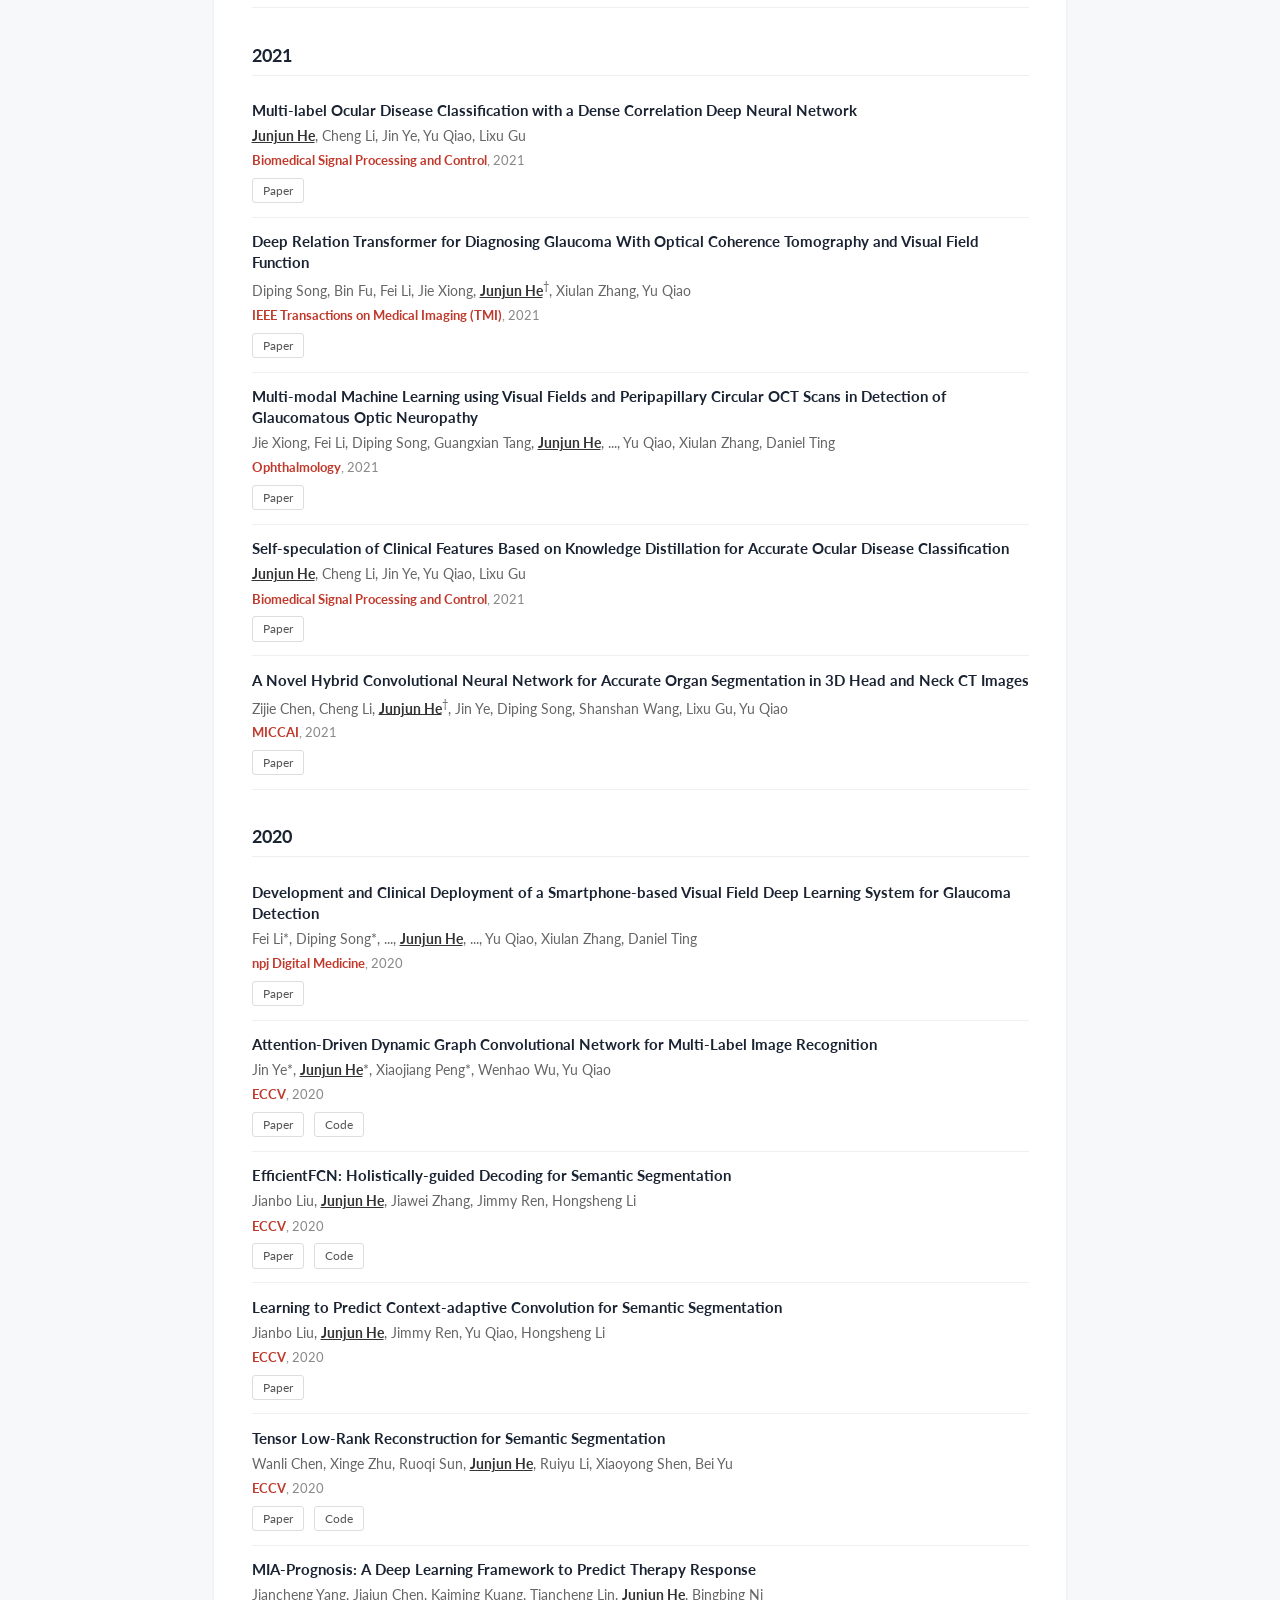
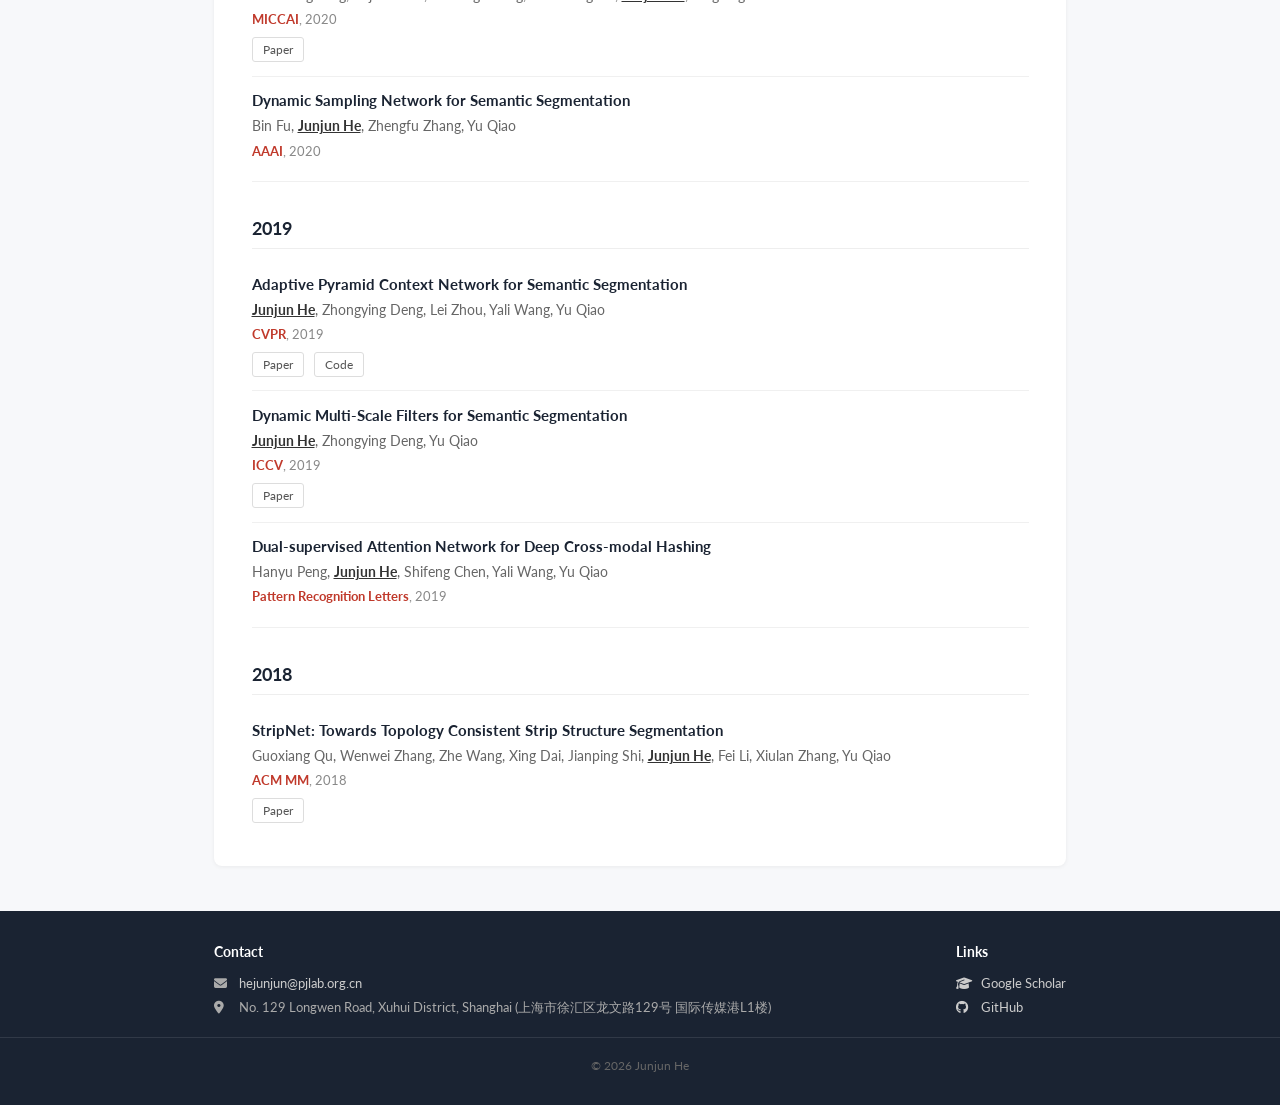
==== commit a00b9809: "chore: update Google Scholar citation stats" ====
--- a/publications.html
+++ b/publications.html
@@ -27,9 +27,9 @@
       <h2>Publications</h2>
 
       <div class="pub-stats">
-        13,671 citations &nbsp;|&nbsp;
-        h-index: 49 &nbsp;|&nbsp;
-        i10-index: 106
+        13,517 citations &nbsp;|&nbsp;
+        h-index: 48 &nbsp;|&nbsp;
+        i10-index: 107
         &nbsp;|&nbsp; <a href="https://scholar.google.com/citations?user=Z4LgebkAAAAJ&hl=zh-CN">Google Scholar</a>
       </div>
 
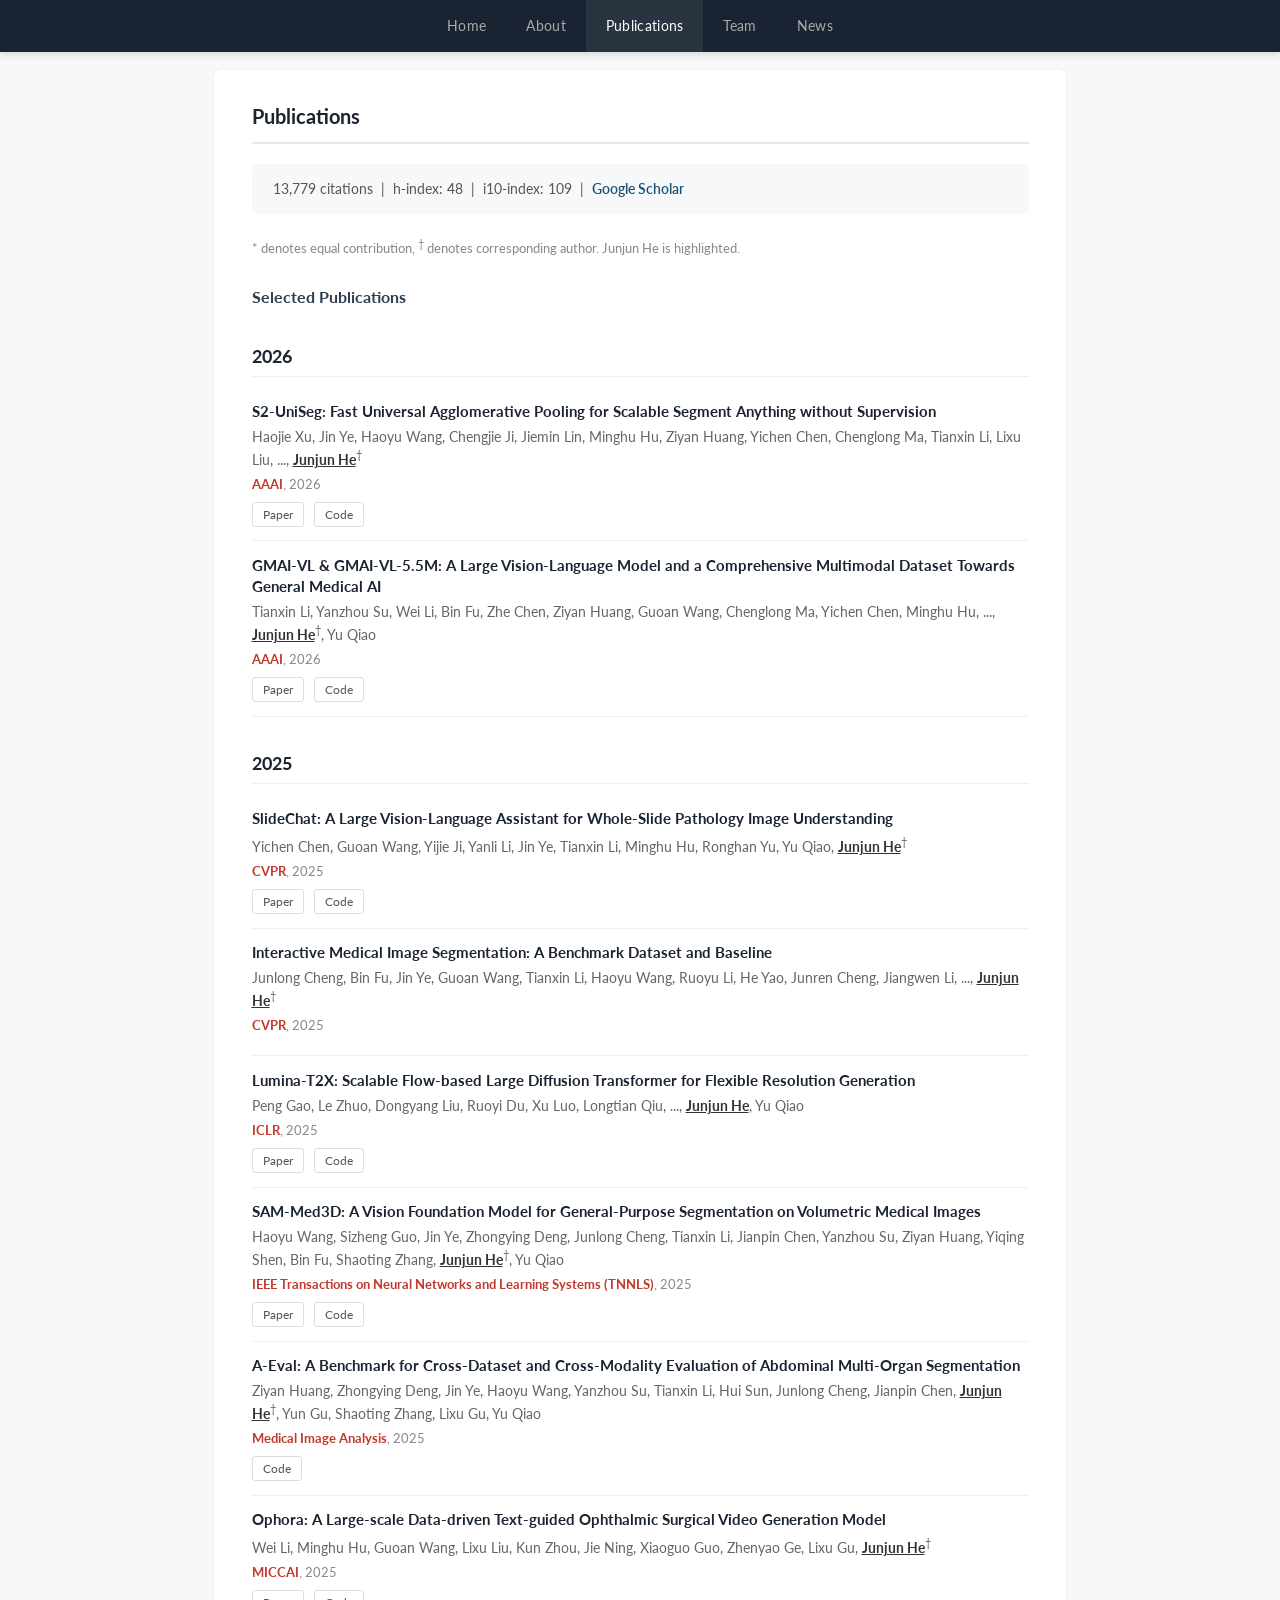
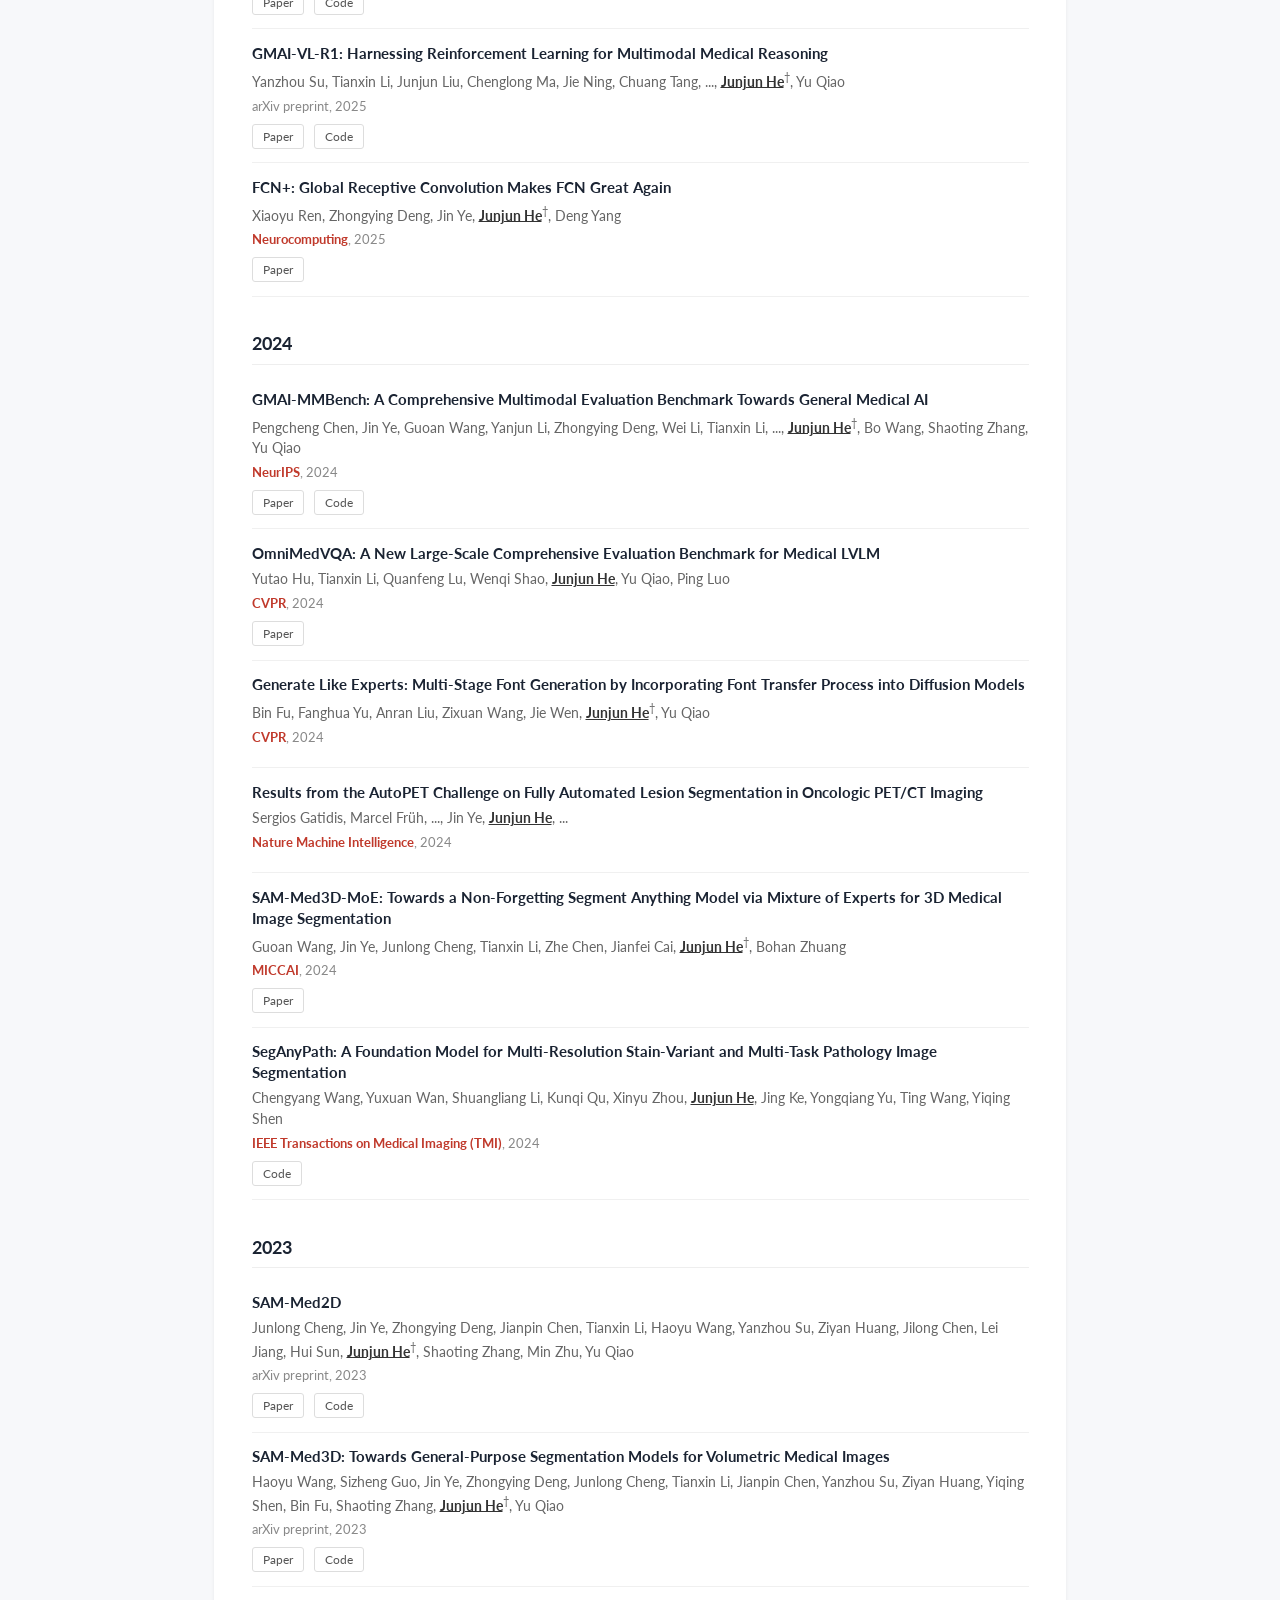
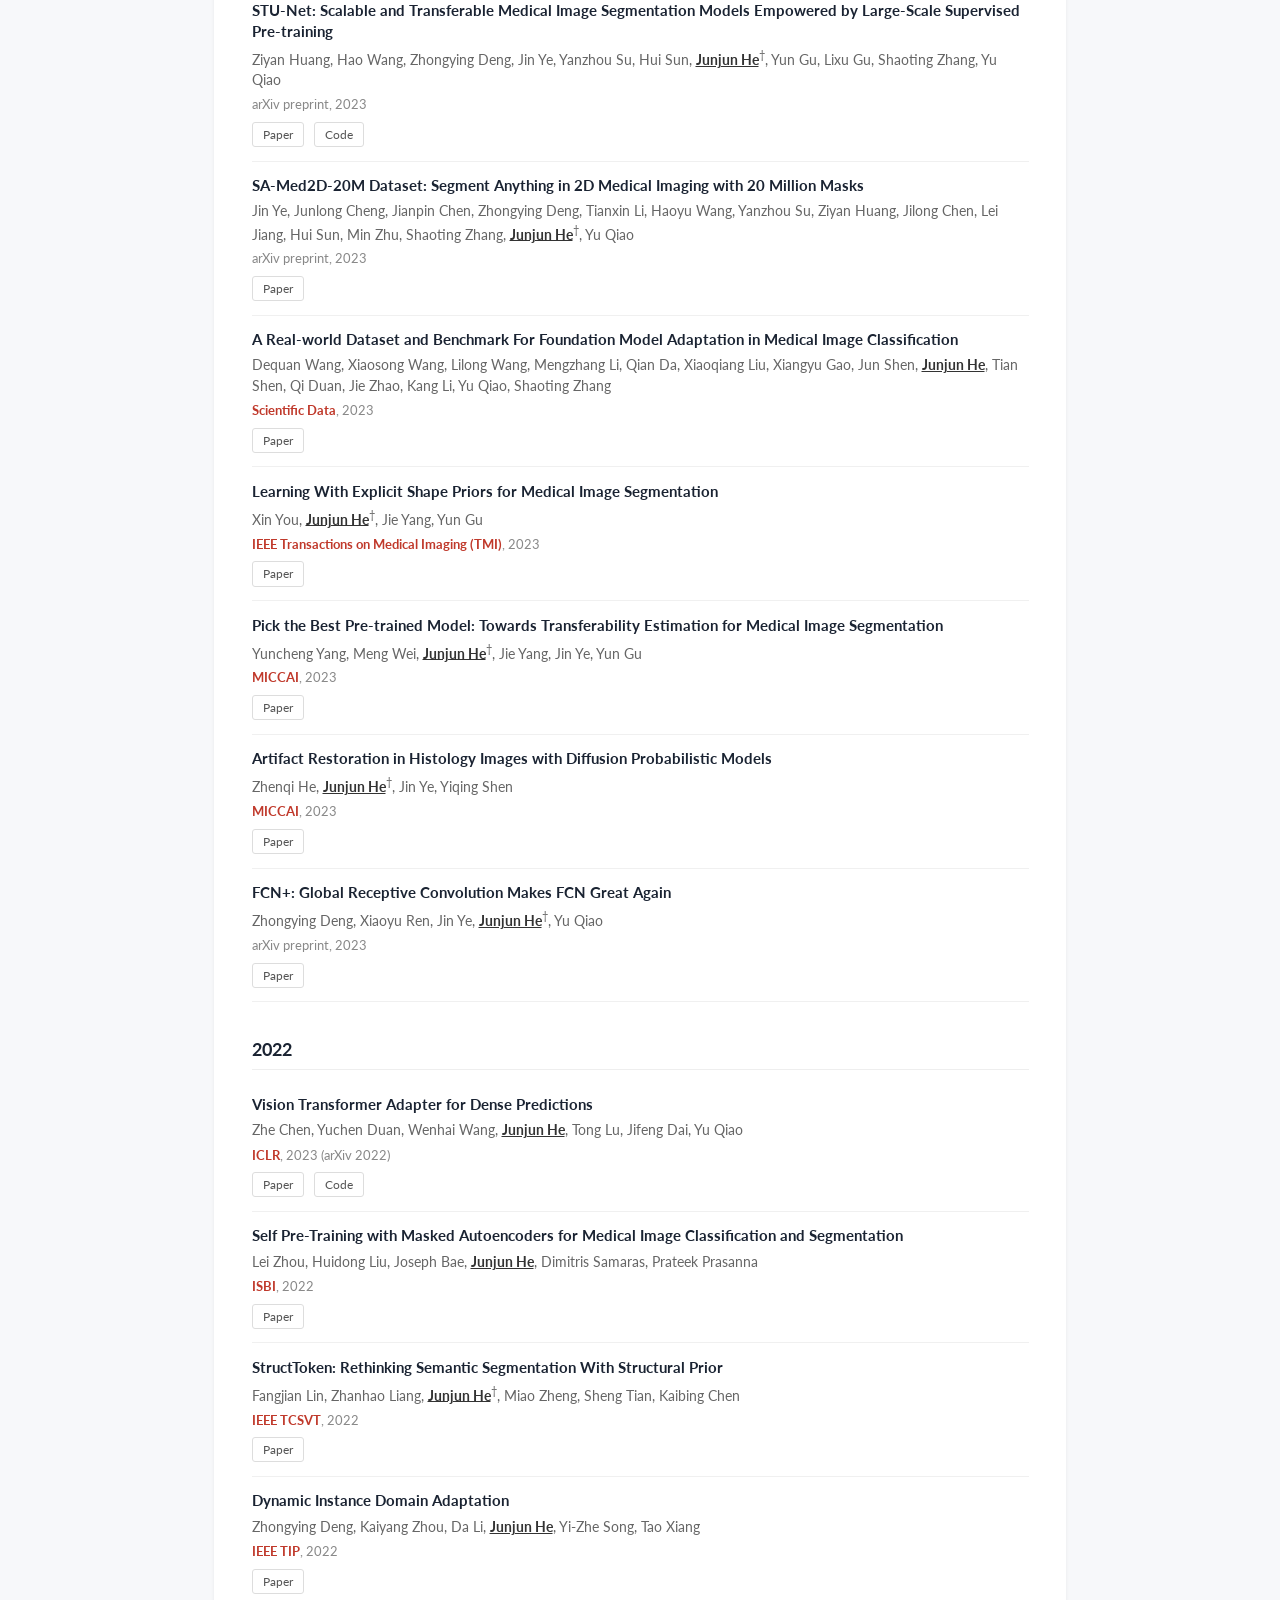
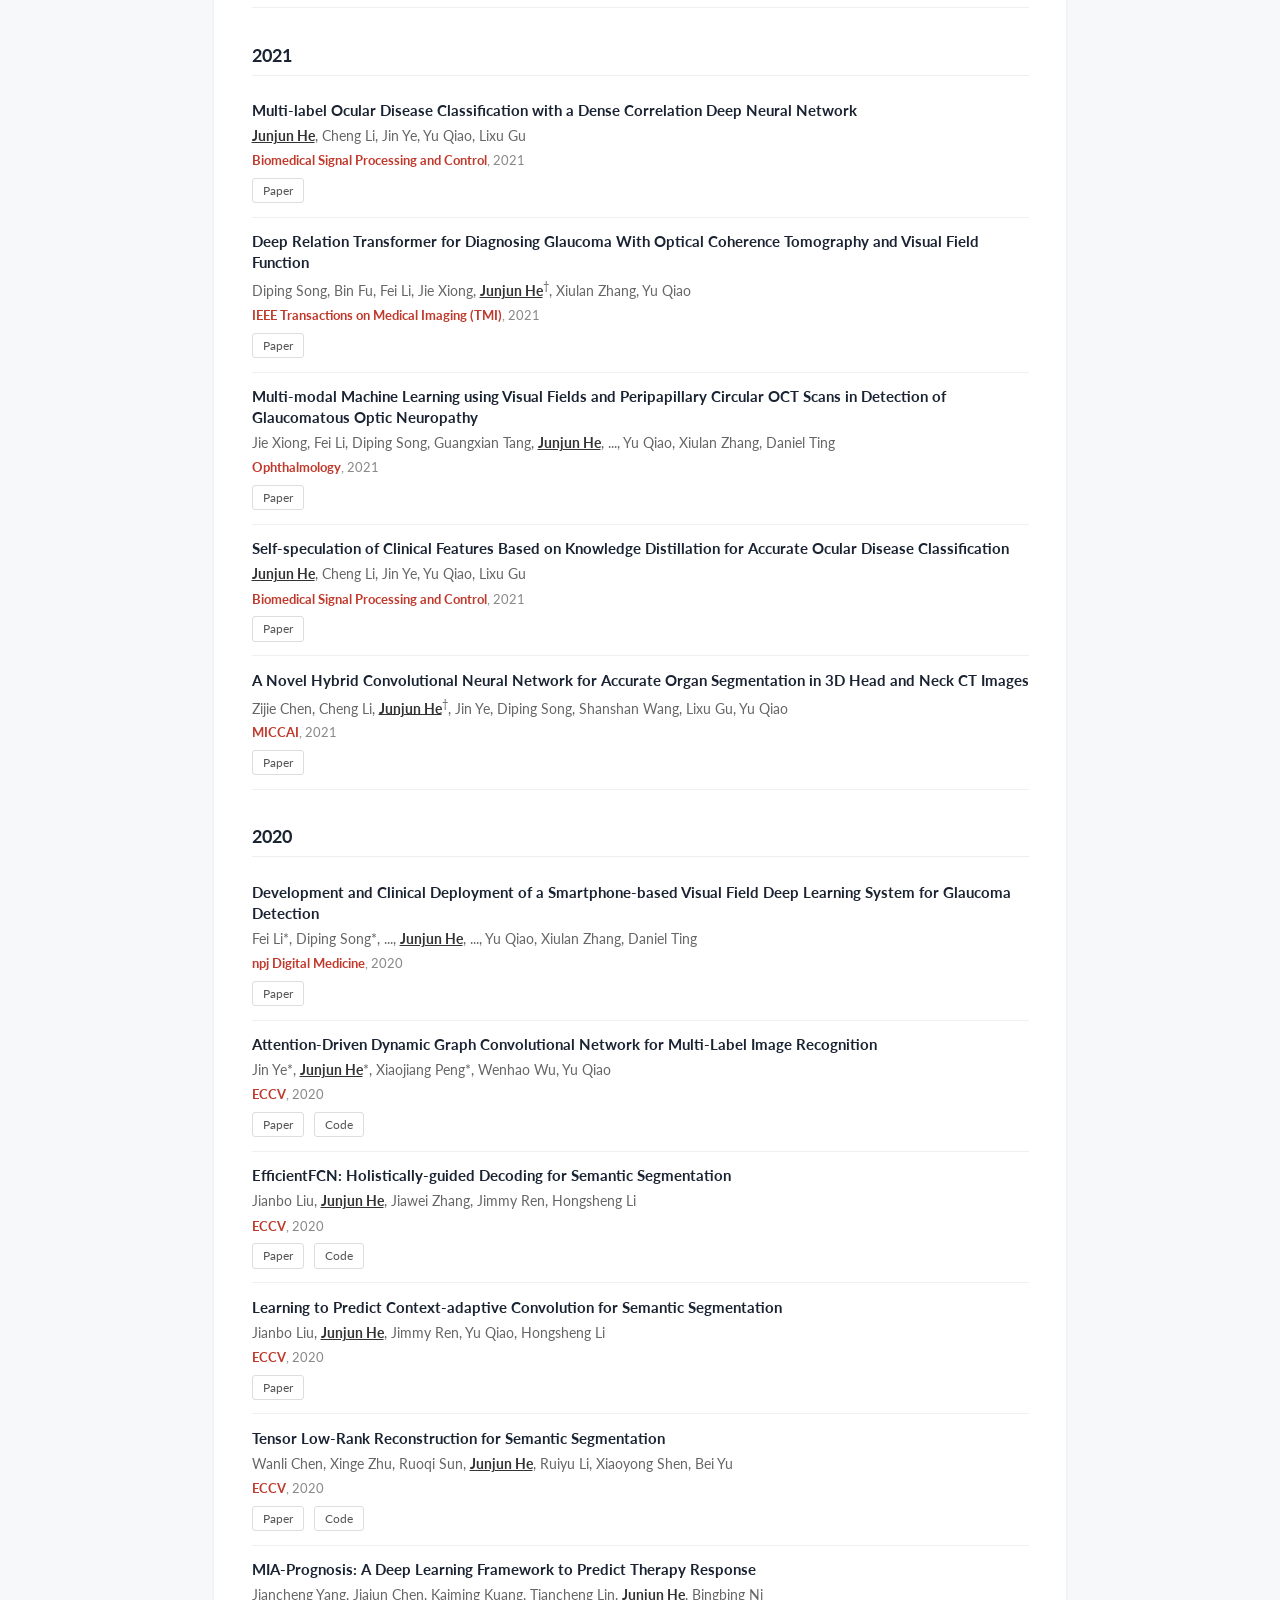
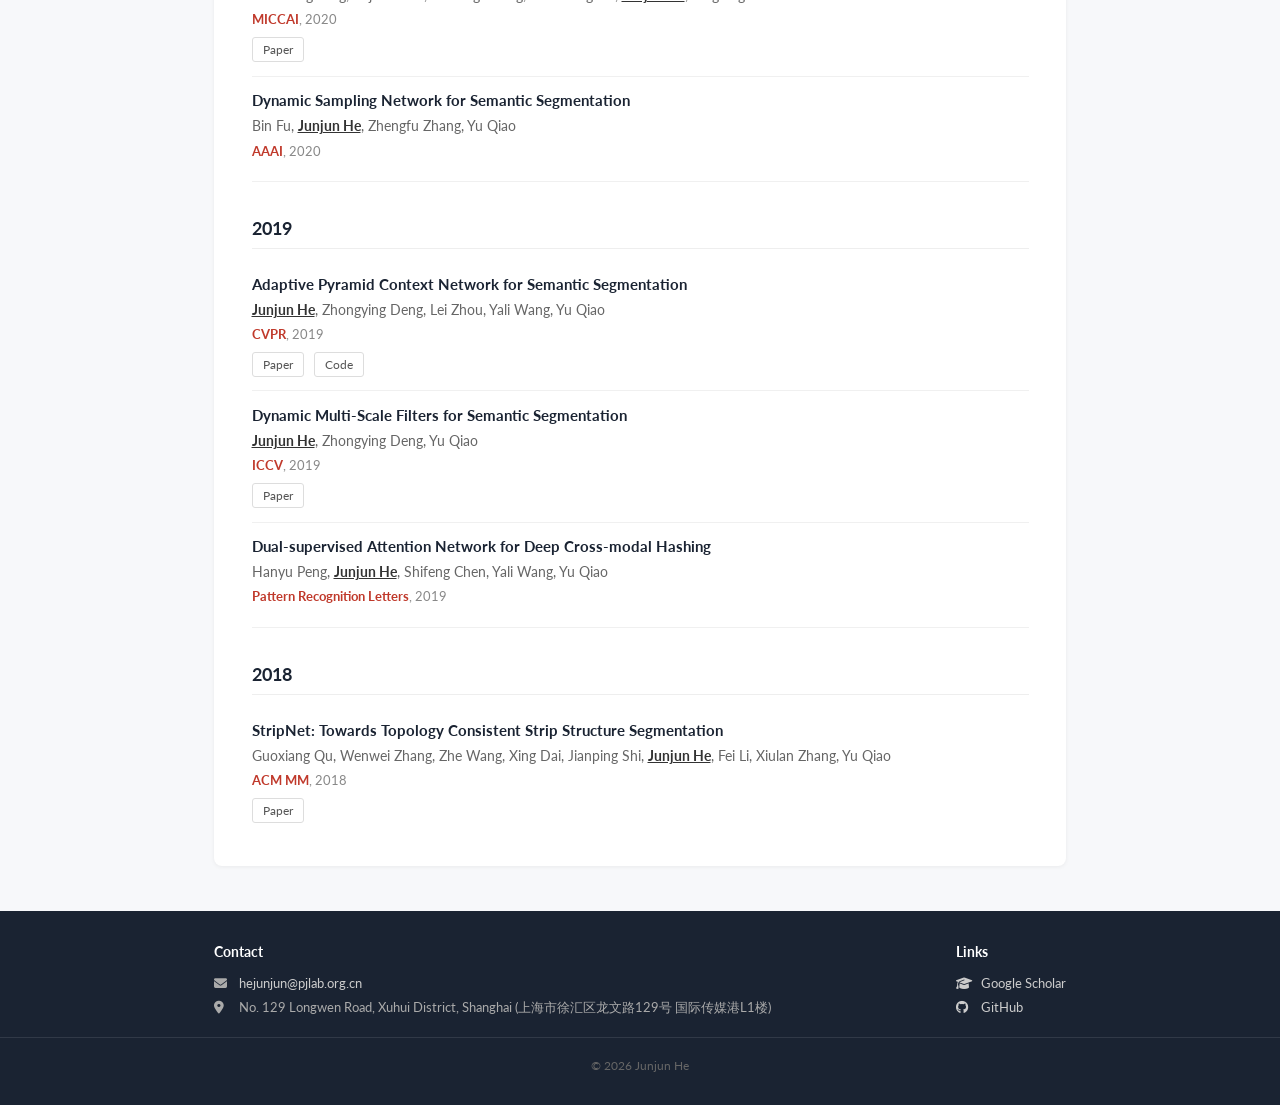
==== commit e54861ca: "chore: update Google Scholar citation stats" ====
--- a/publications.html
+++ b/publications.html
@@ -27,9 +27,9 @@
       <h2>Publications</h2>
 
       <div class="pub-stats">
-        13,517 citations &nbsp;|&nbsp;
+        13,779 citations &nbsp;|&nbsp;
         h-index: 48 &nbsp;|&nbsp;
-        i10-index: 107
+        i10-index: 109
         &nbsp;|&nbsp; <a href="https://scholar.google.com/citations?user=Z4LgebkAAAAJ&hl=zh-CN">Google Scholar</a>
       </div>
 
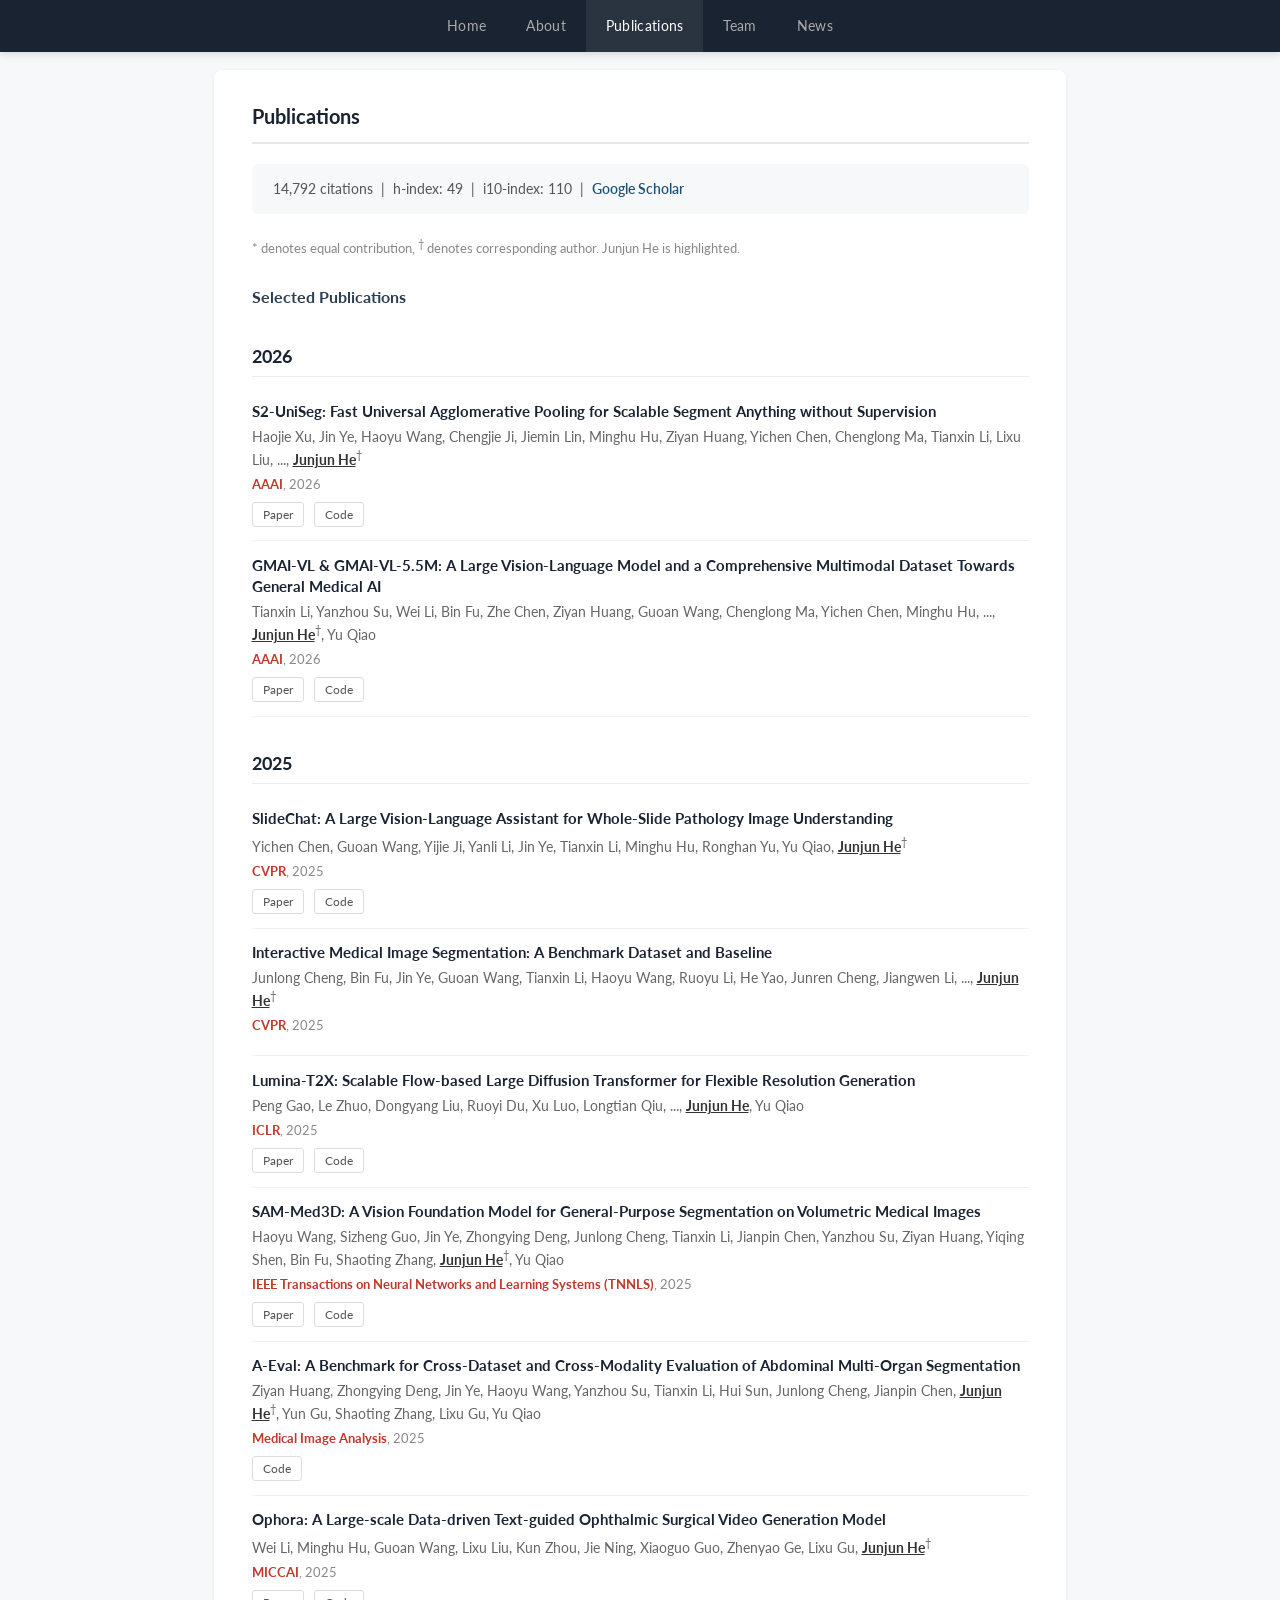
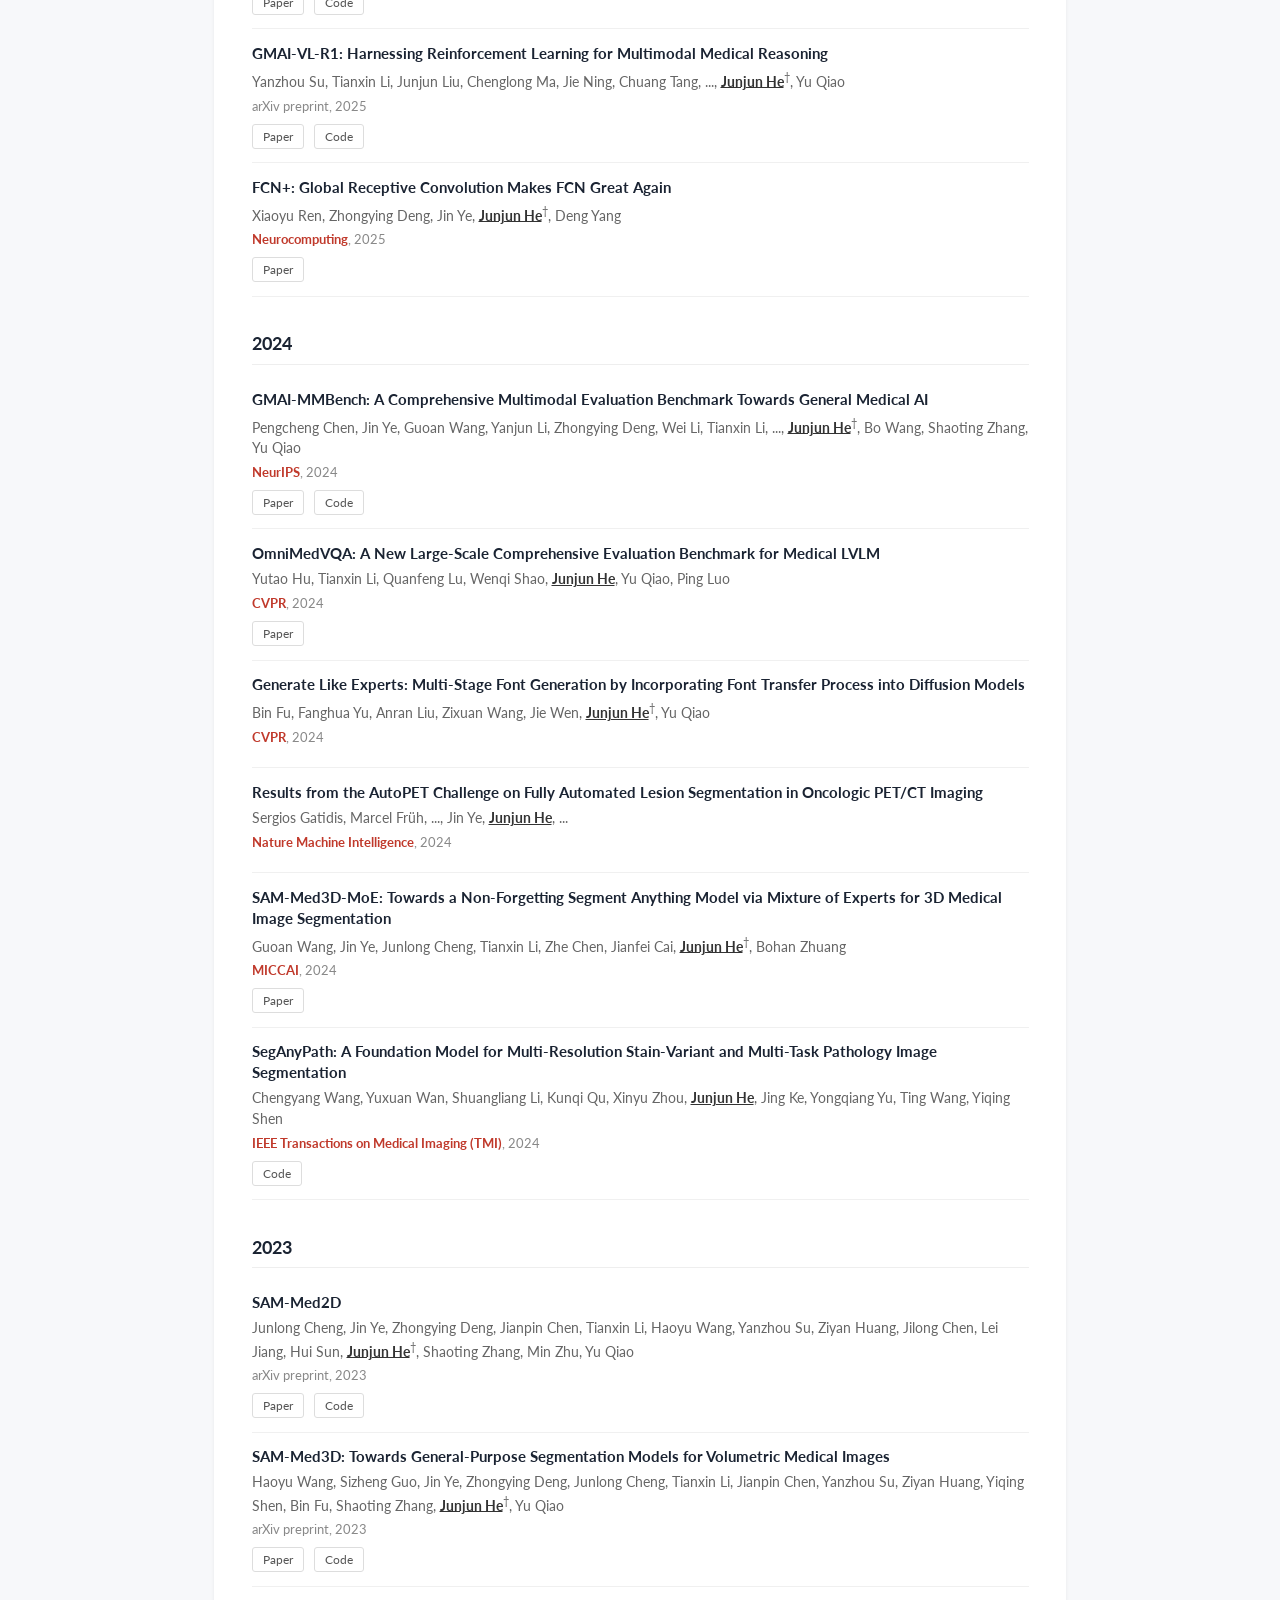
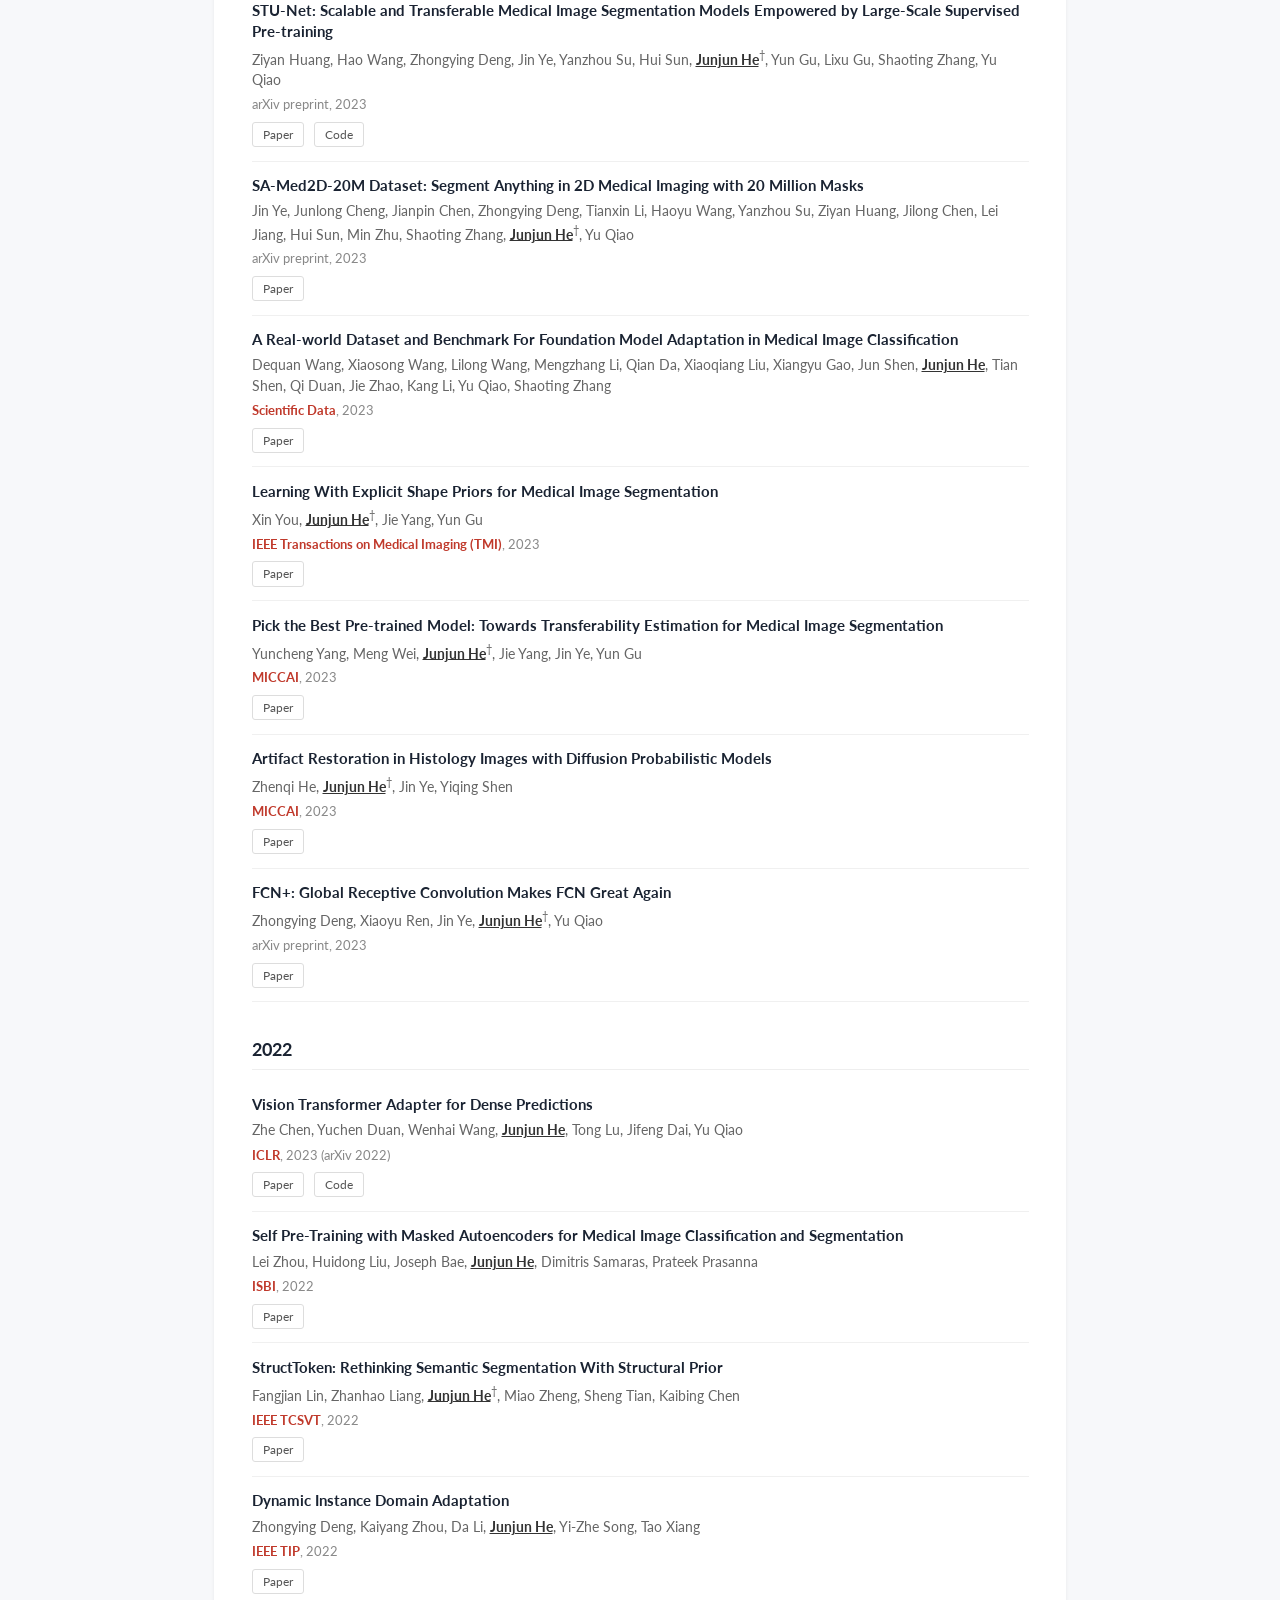
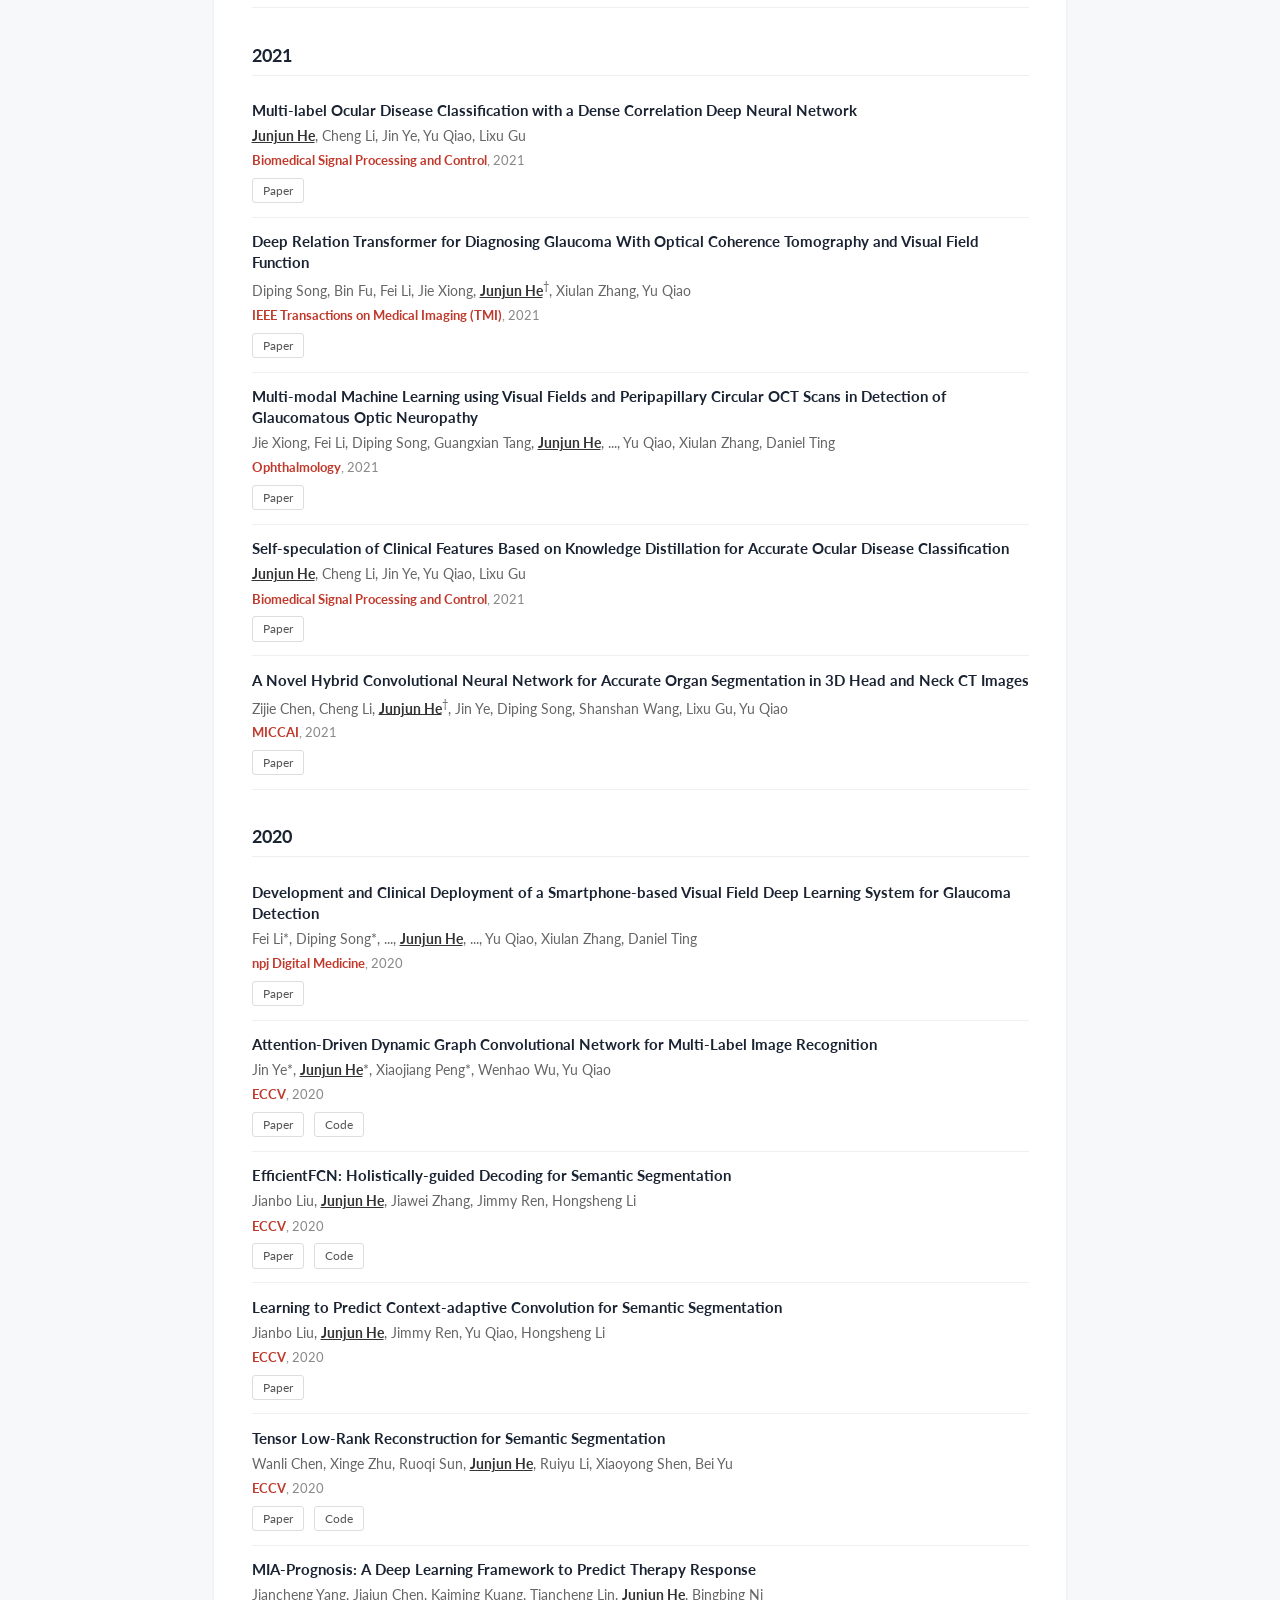
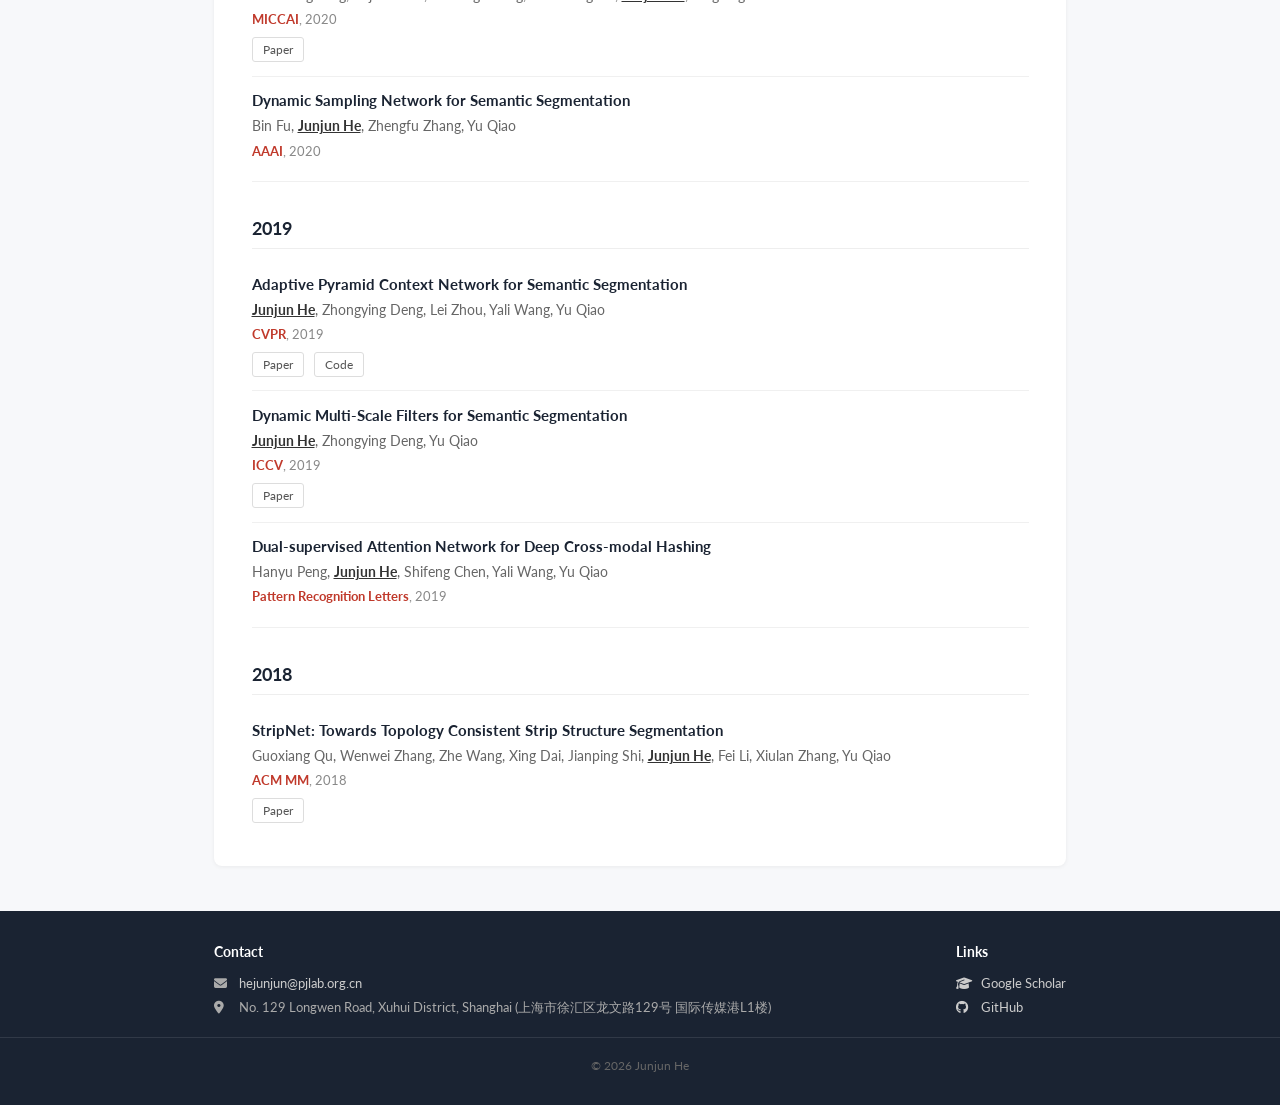
==== commit 0cdddc22: "chore: update Google Scholar citation stats" ====
--- a/publications.html
+++ b/publications.html
@@ -27,9 +27,9 @@
       <h2>Publications</h2>
 
       <div class="pub-stats">
-        13,779 citations &nbsp;|&nbsp;
-        h-index: 48 &nbsp;|&nbsp;
-        i10-index: 109
+        14,792 citations &nbsp;|&nbsp;
+        h-index: 49 &nbsp;|&nbsp;
+        i10-index: 110
         &nbsp;|&nbsp; <a href="https://scholar.google.com/citations?user=Z4LgebkAAAAJ&hl=zh-CN">Google Scholar</a>
       </div>
 
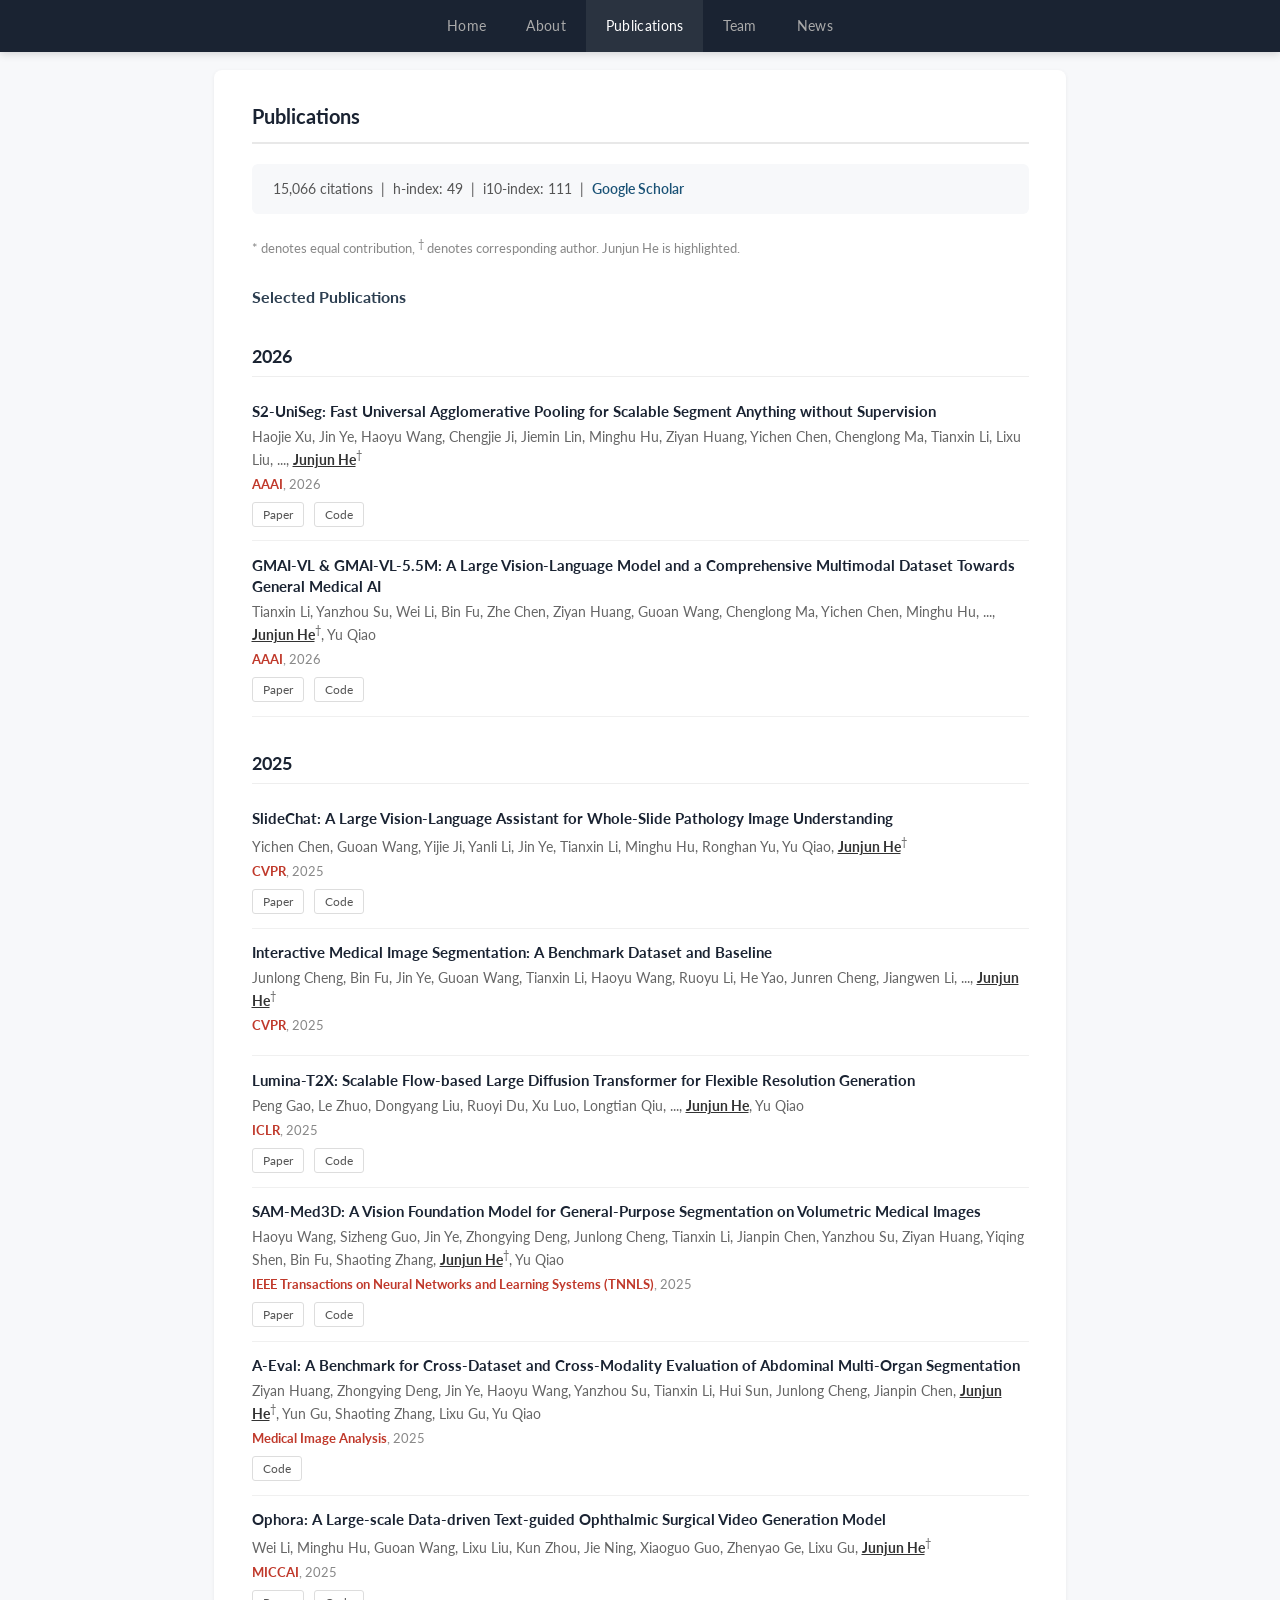
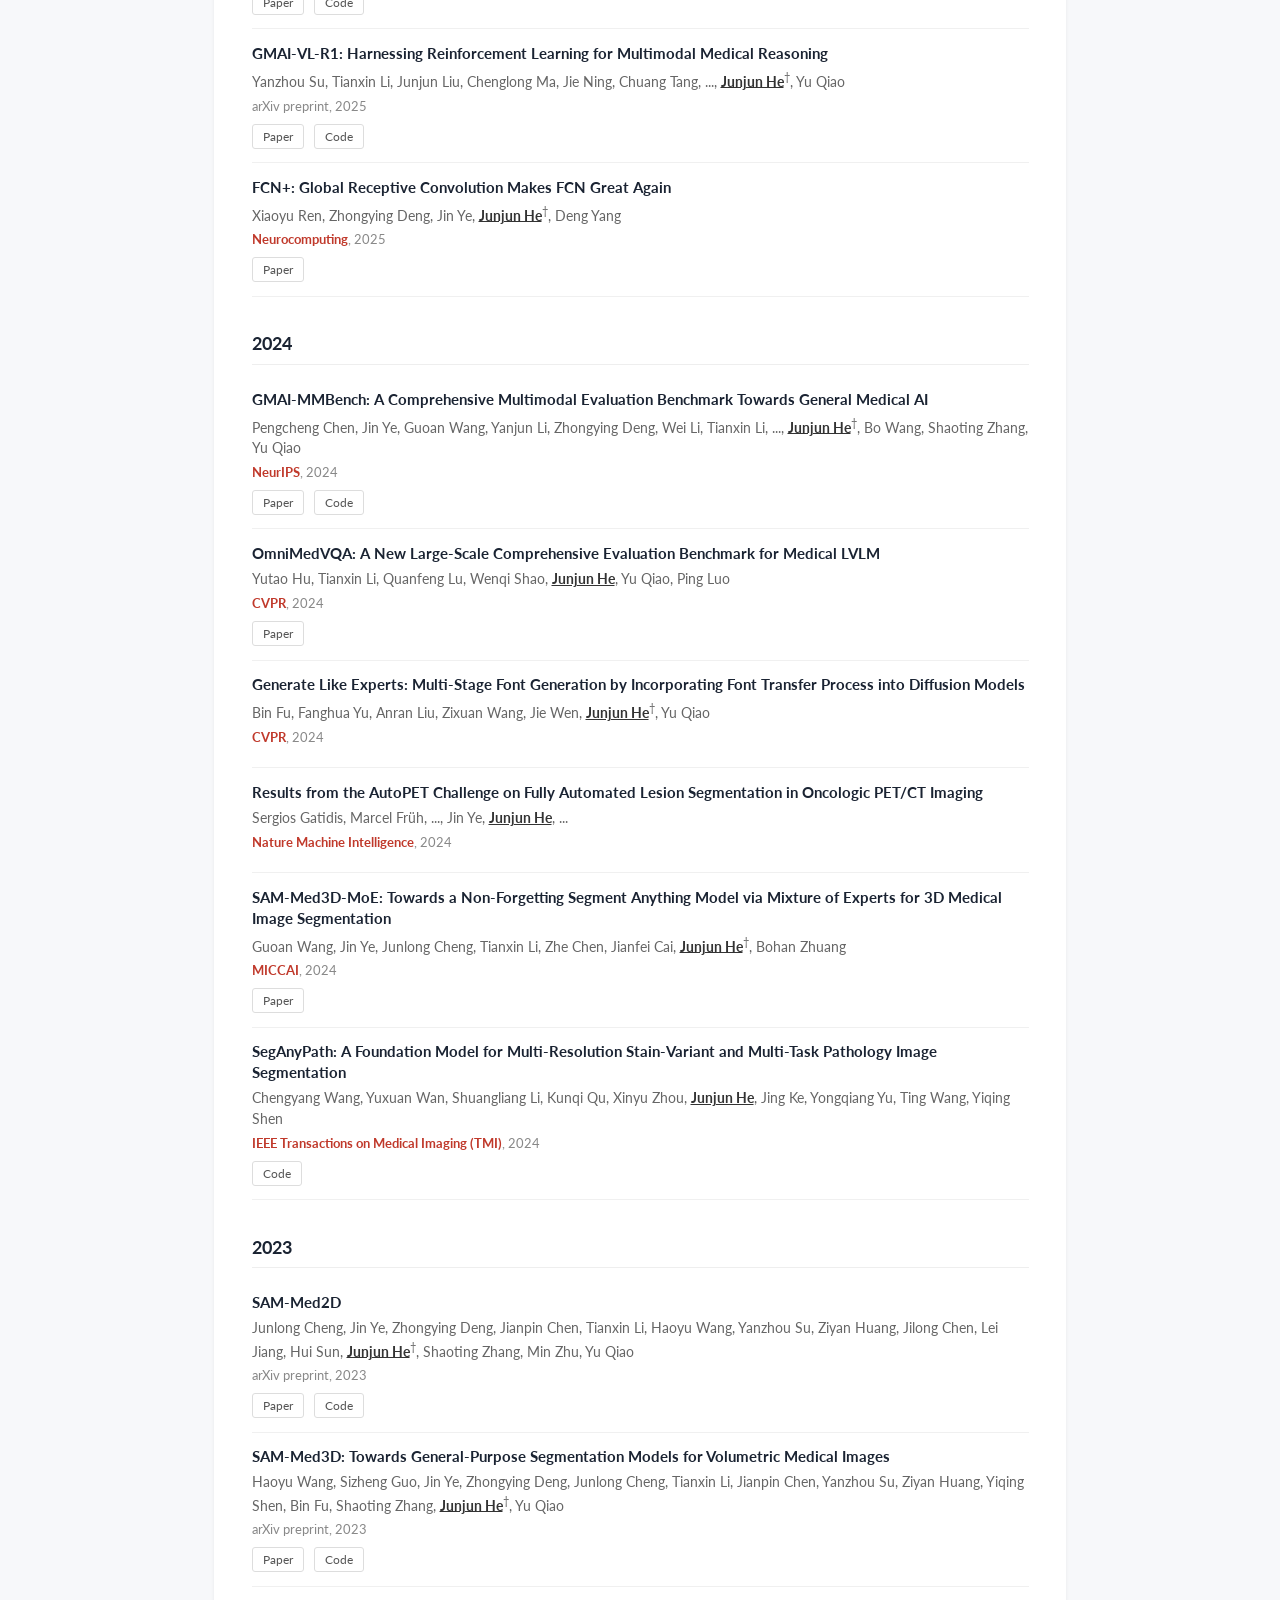
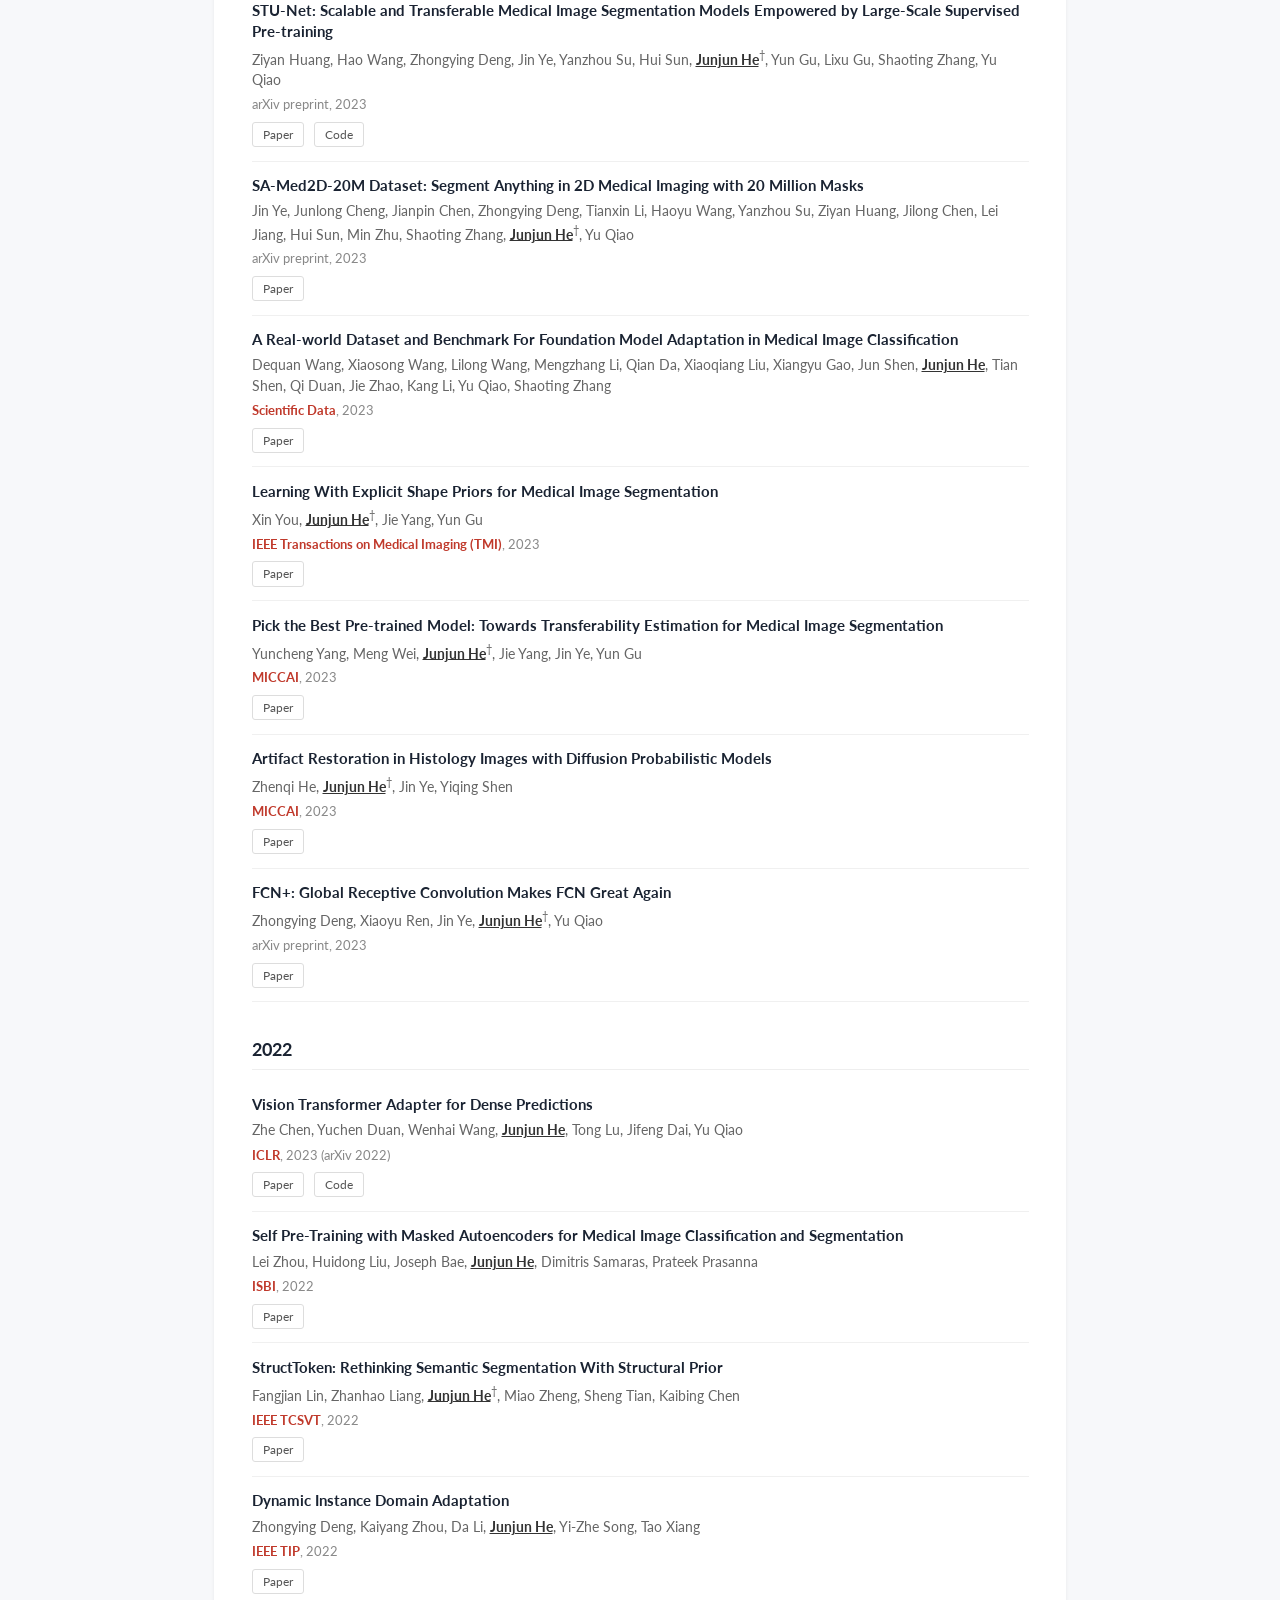
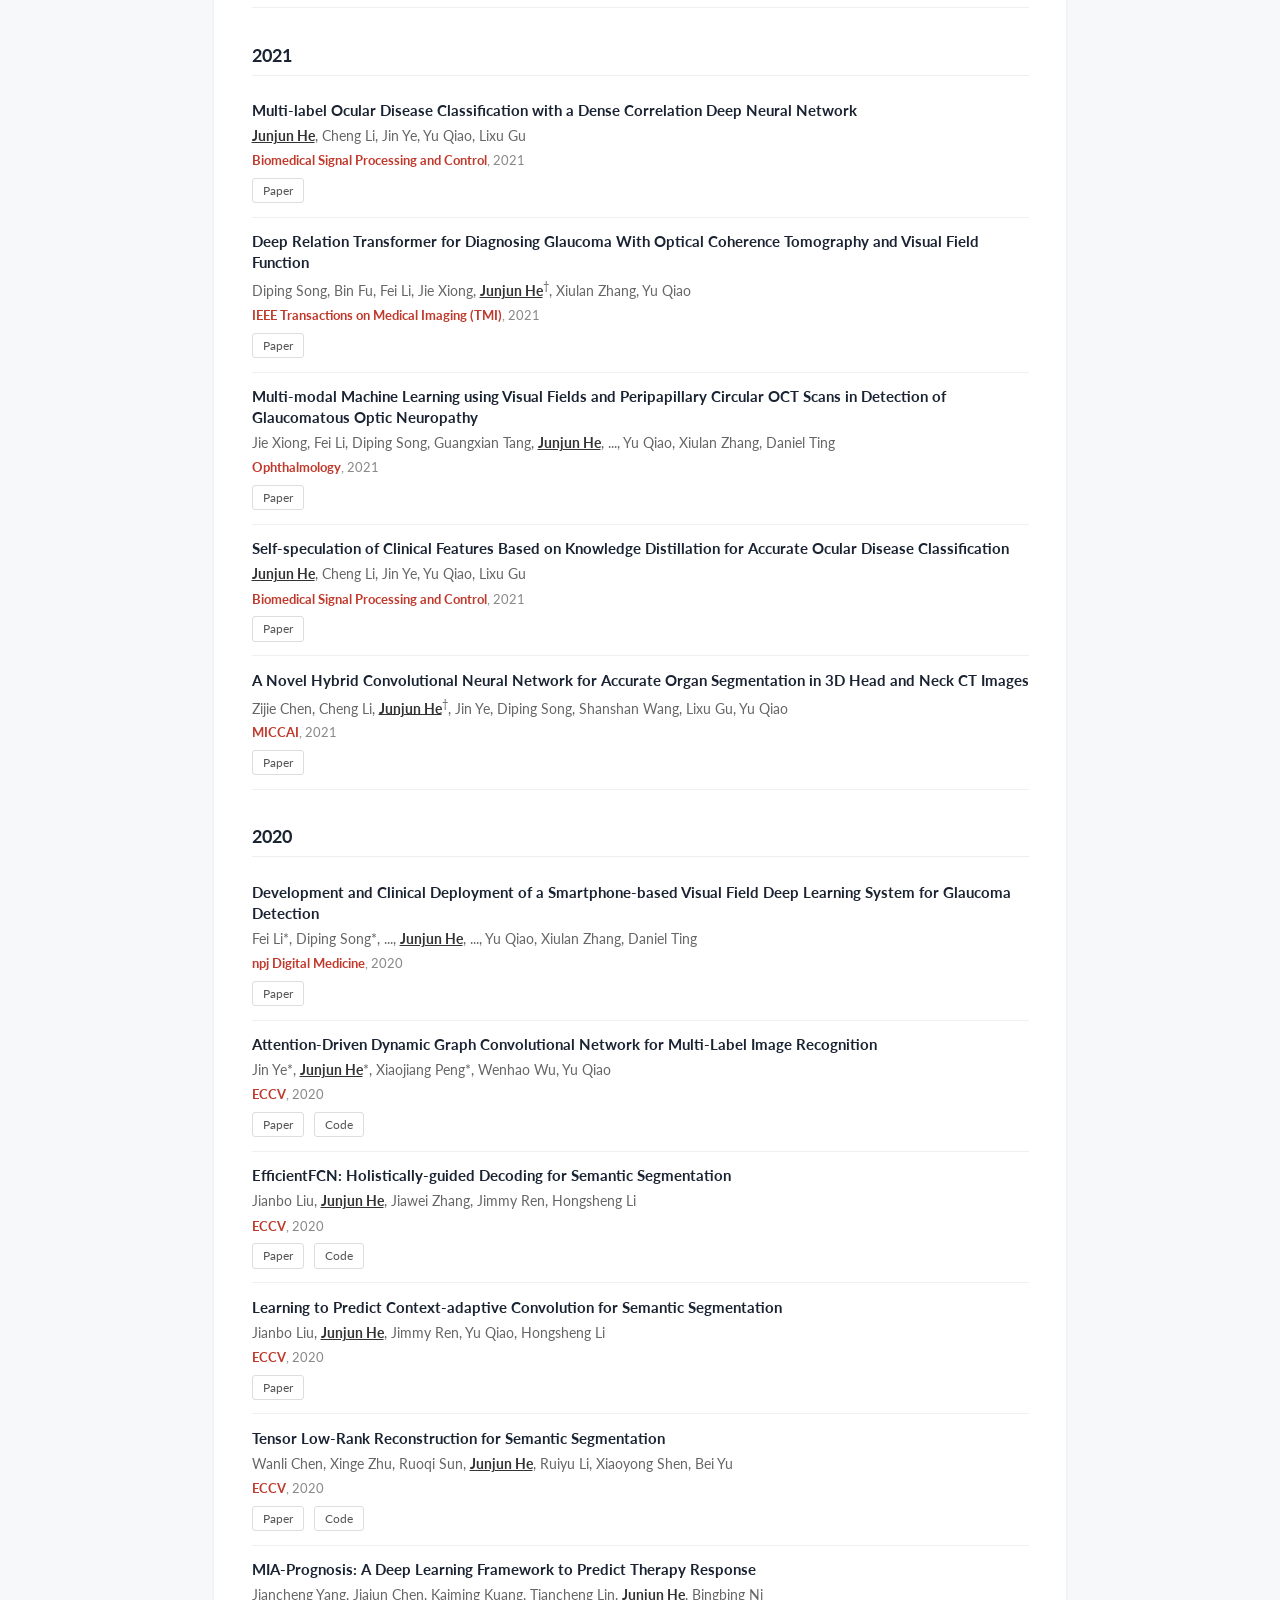
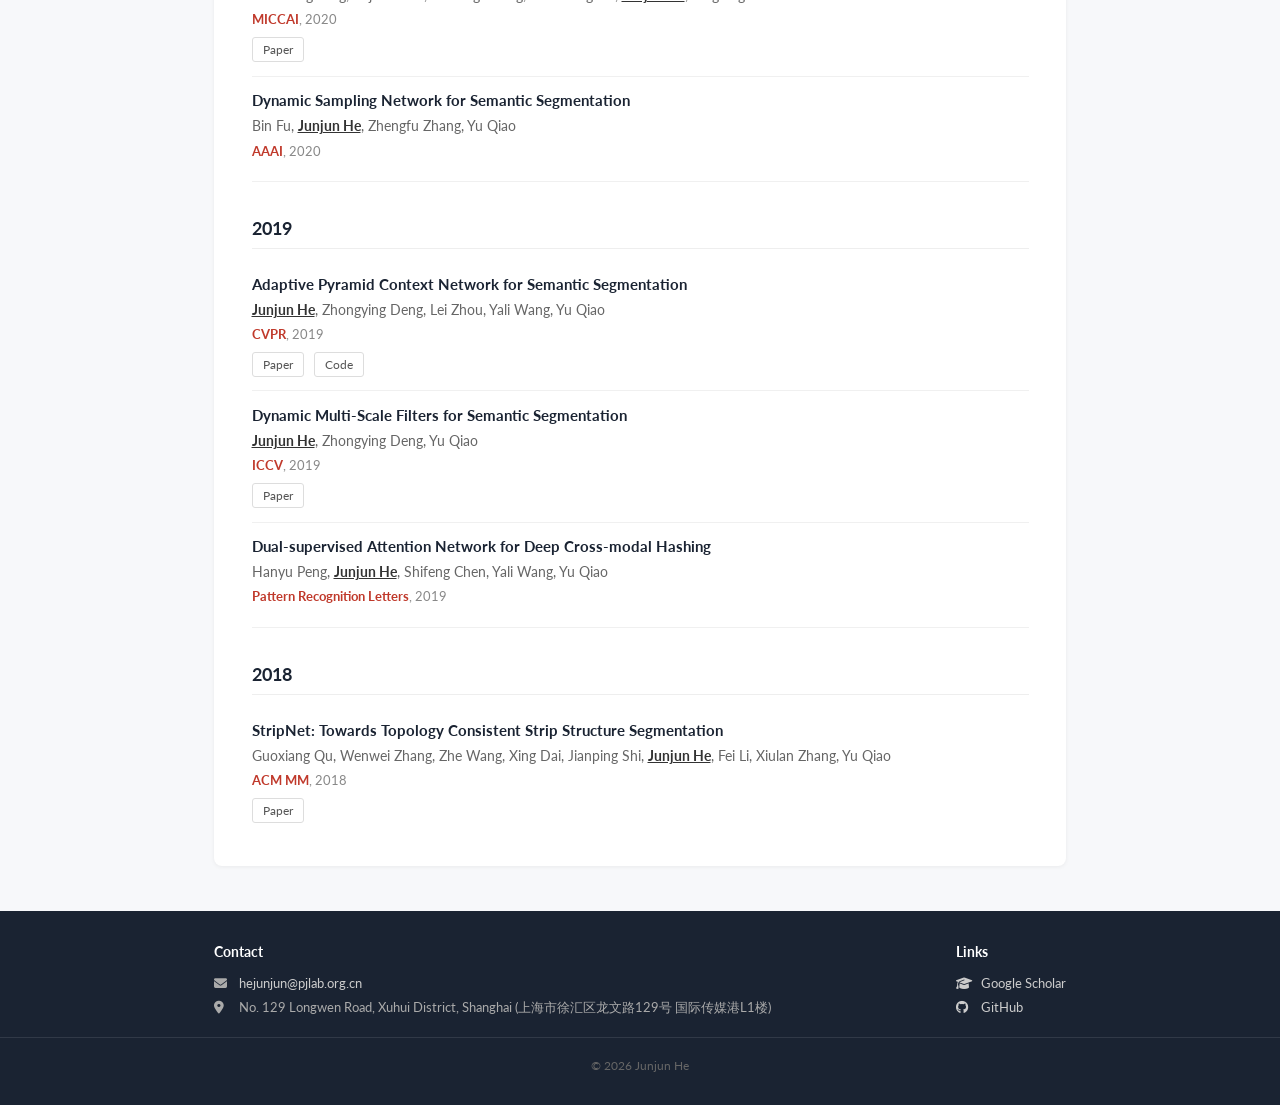
==== commit bdc67ac0: "chore: update Google Scholar citation stats" ====
--- a/publications.html
+++ b/publications.html
@@ -27,9 +27,9 @@
       <h2>Publications</h2>
 
       <div class="pub-stats">
-        14,792 citations &nbsp;|&nbsp;
+        15,066 citations &nbsp;|&nbsp;
         h-index: 49 &nbsp;|&nbsp;
-        i10-index: 110
+        i10-index: 111
         &nbsp;|&nbsp; <a href="https://scholar.google.com/citations?user=Z4LgebkAAAAJ&hl=zh-CN">Google Scholar</a>
       </div>
 
